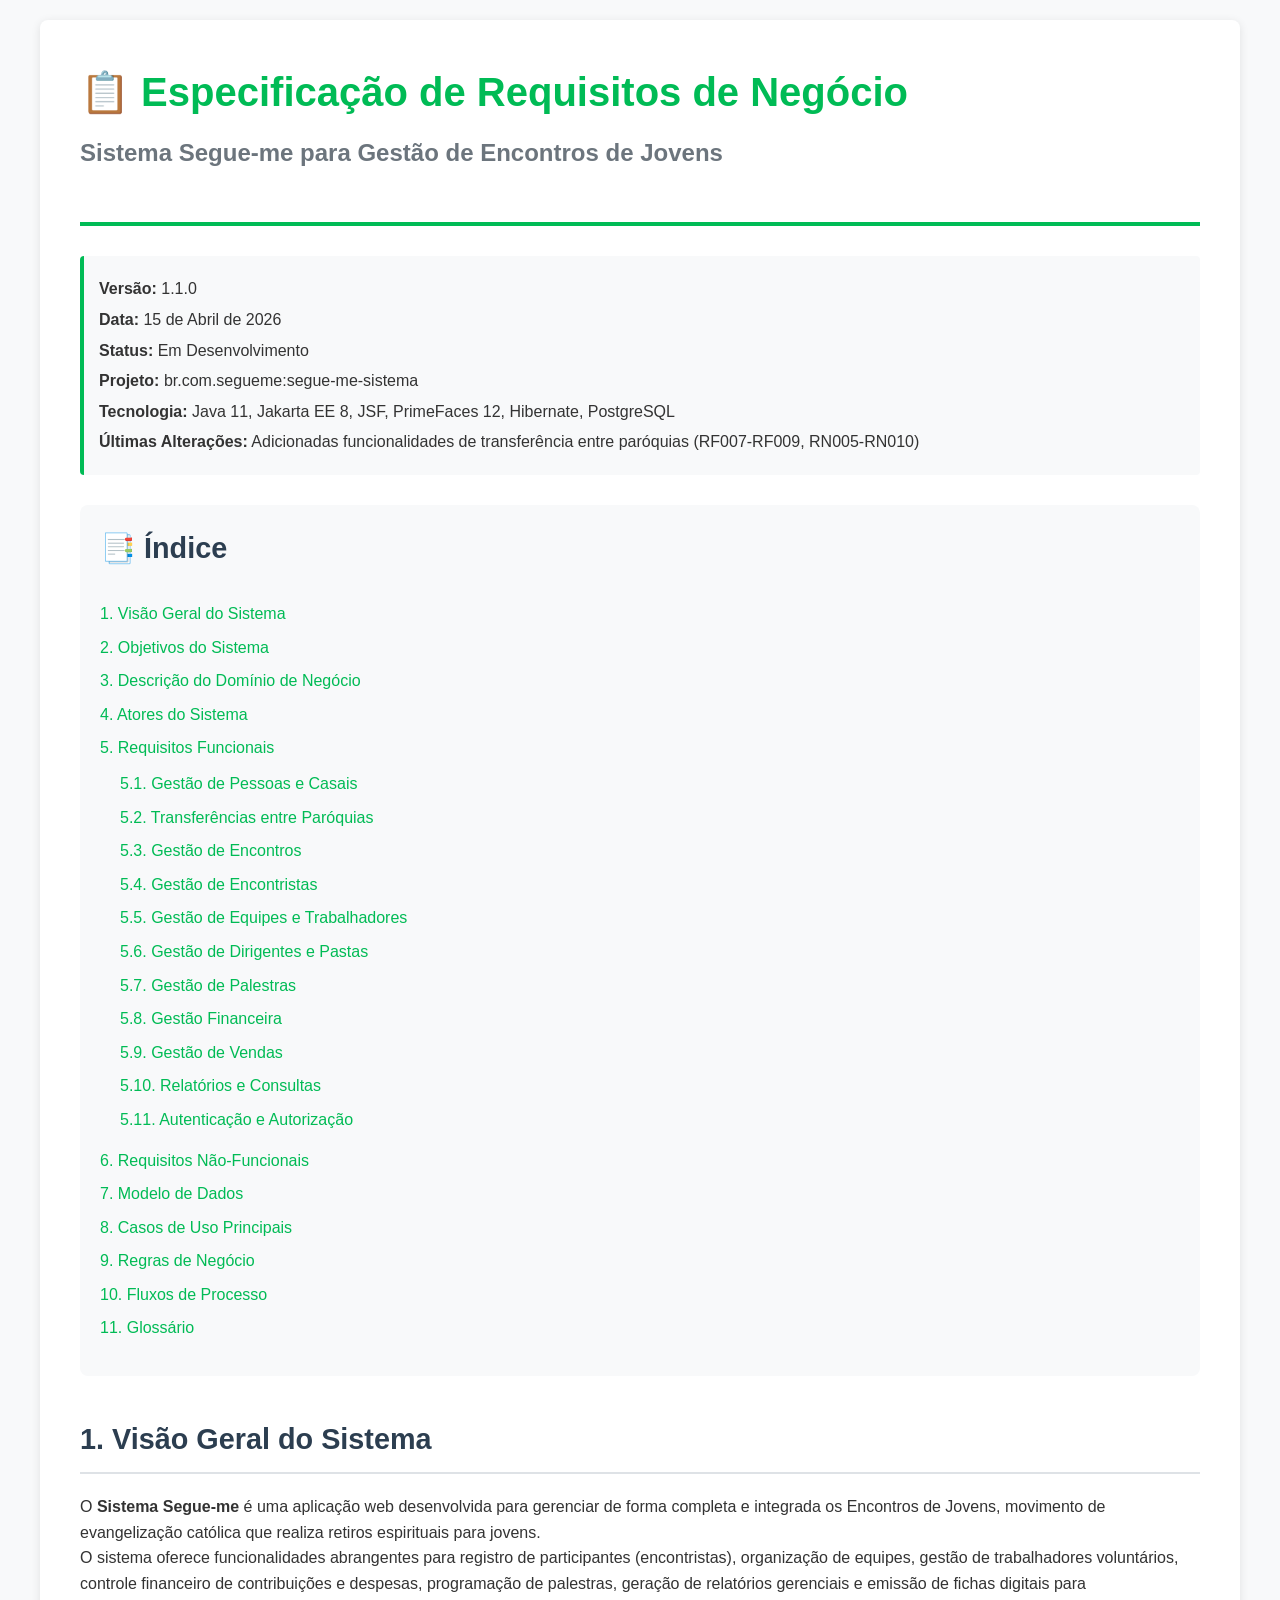
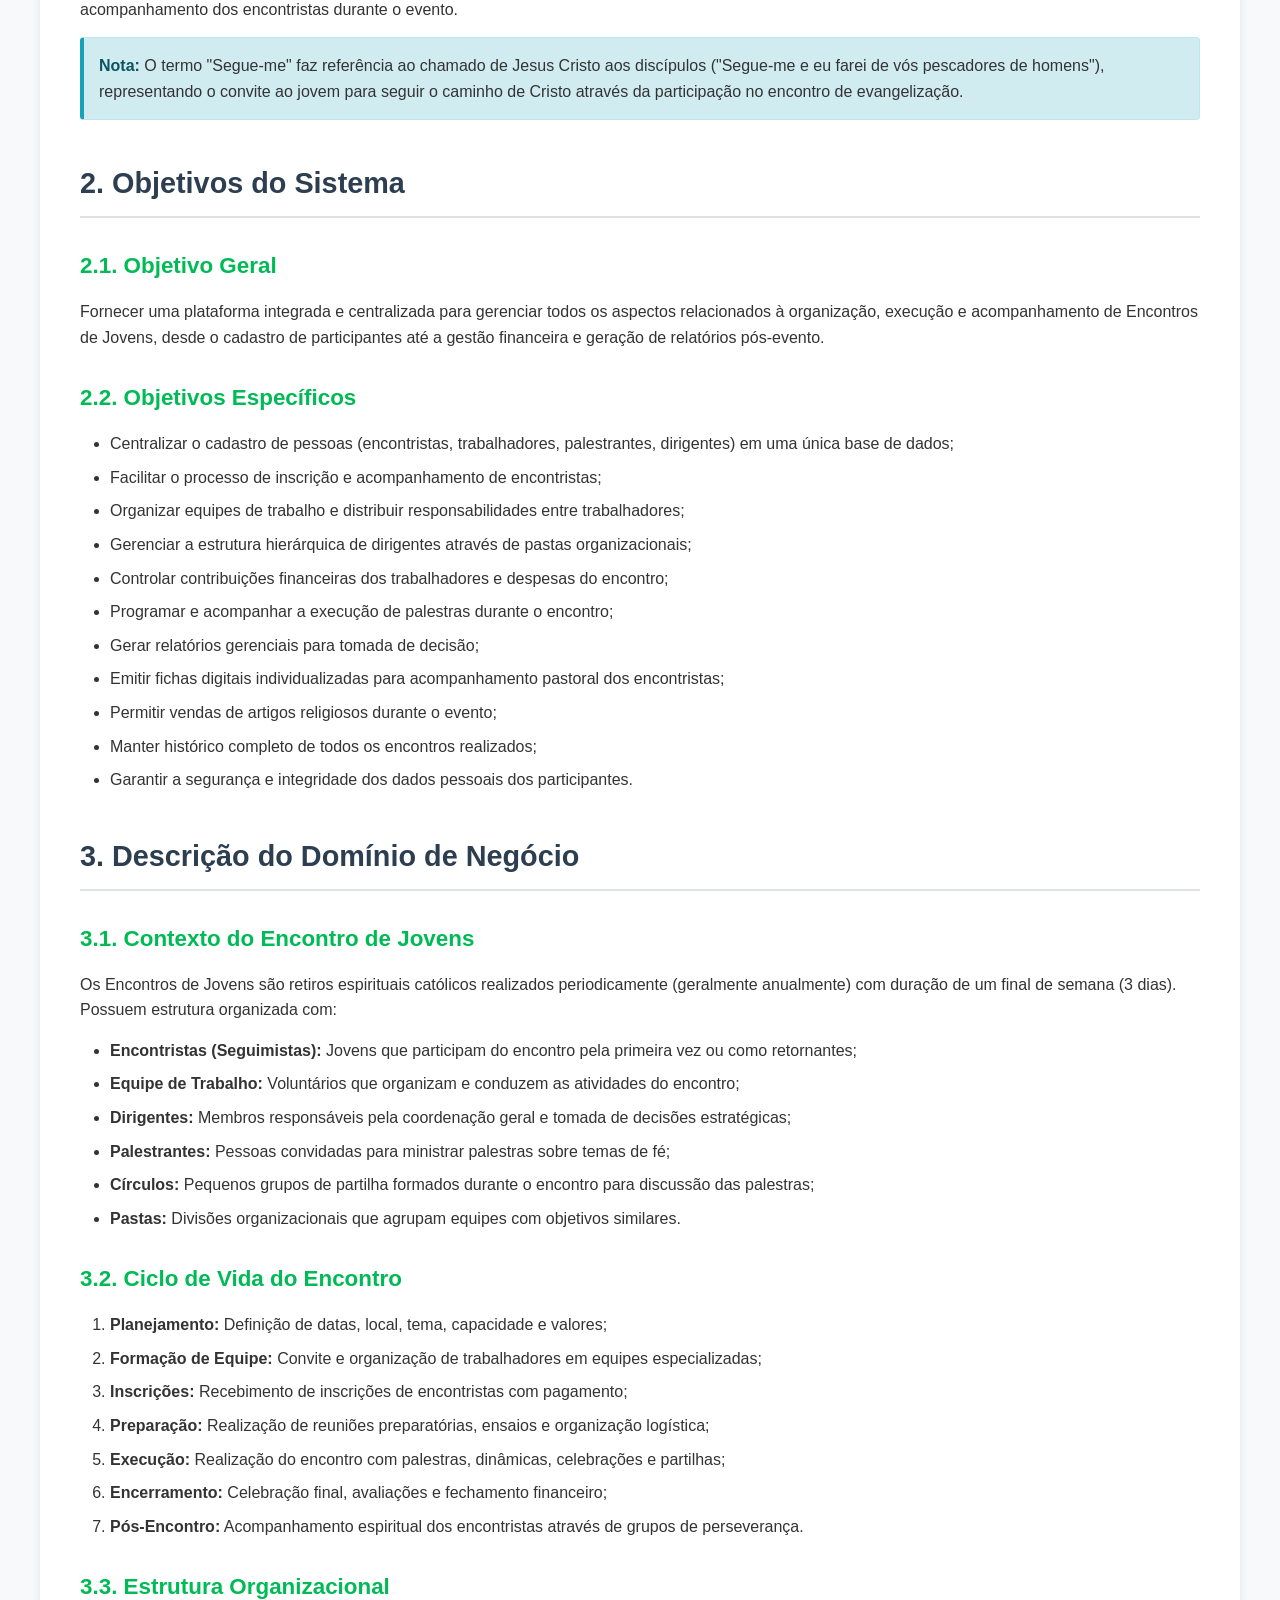
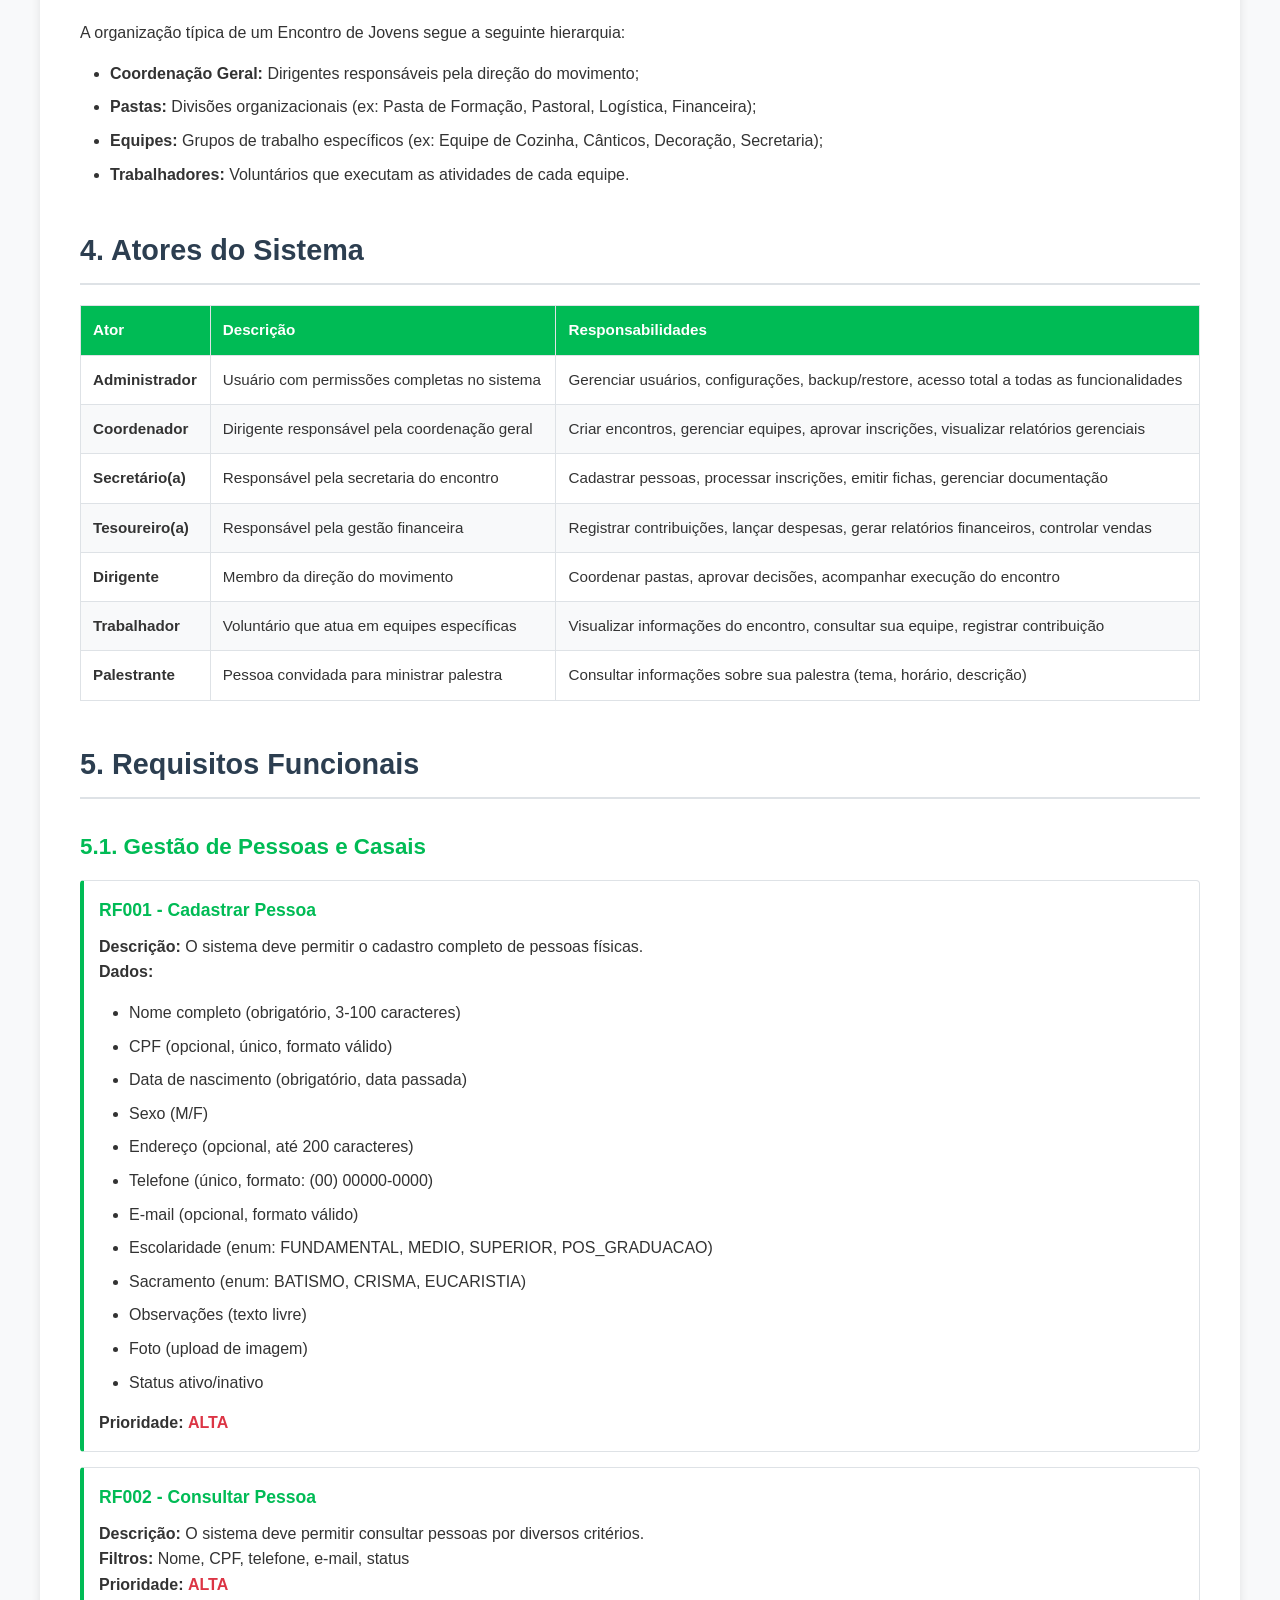
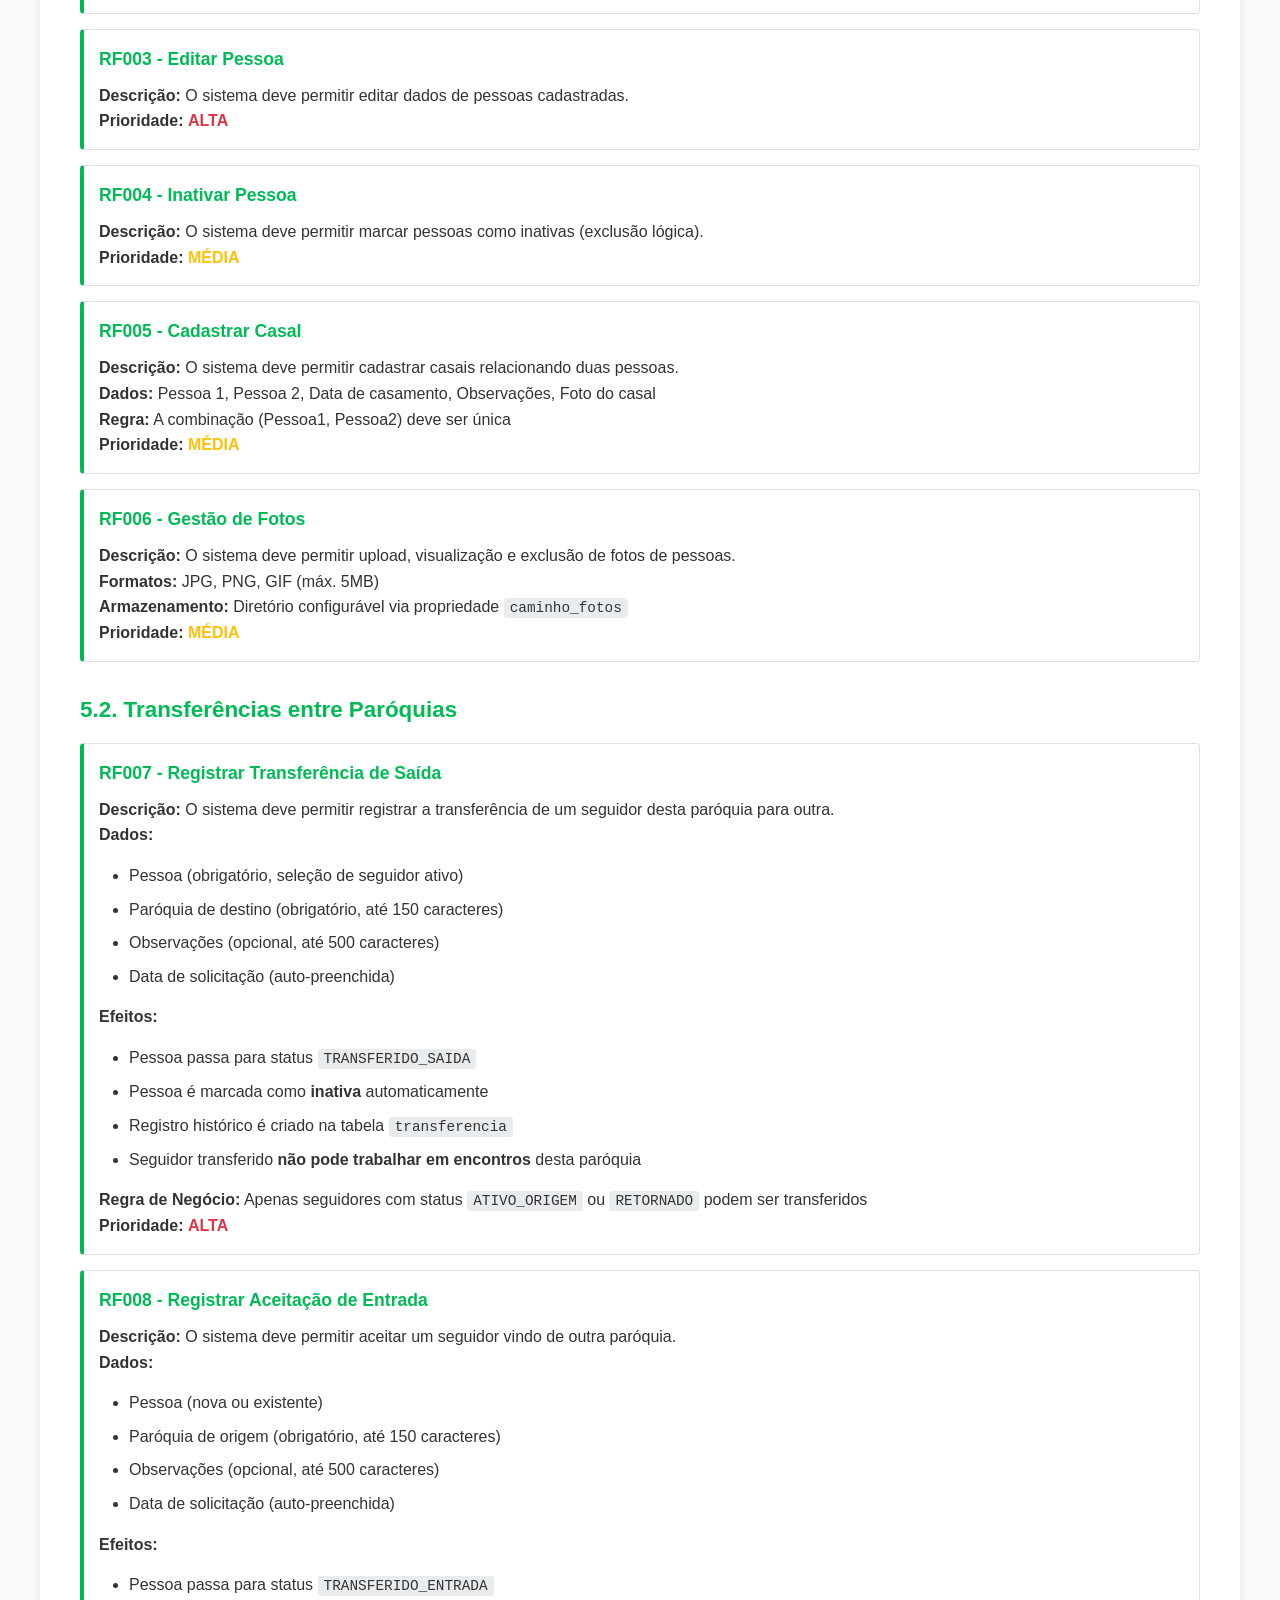
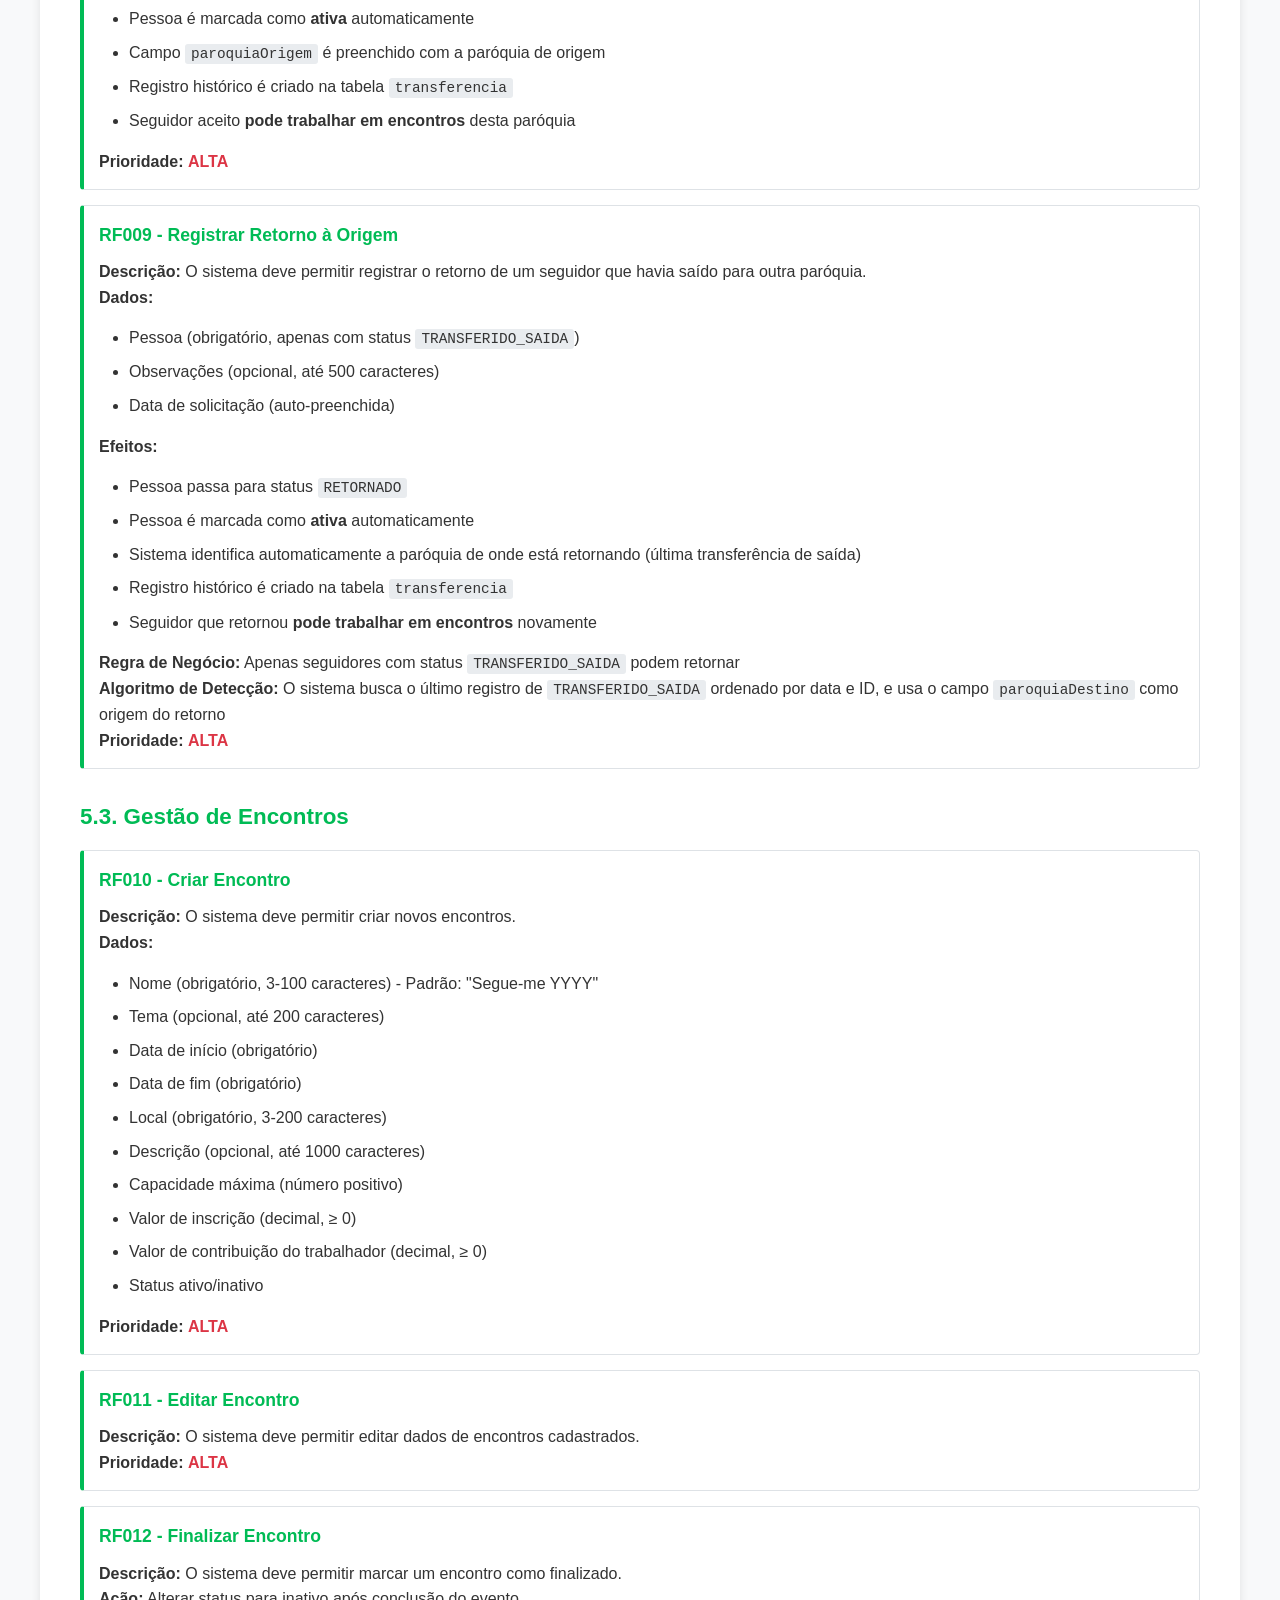
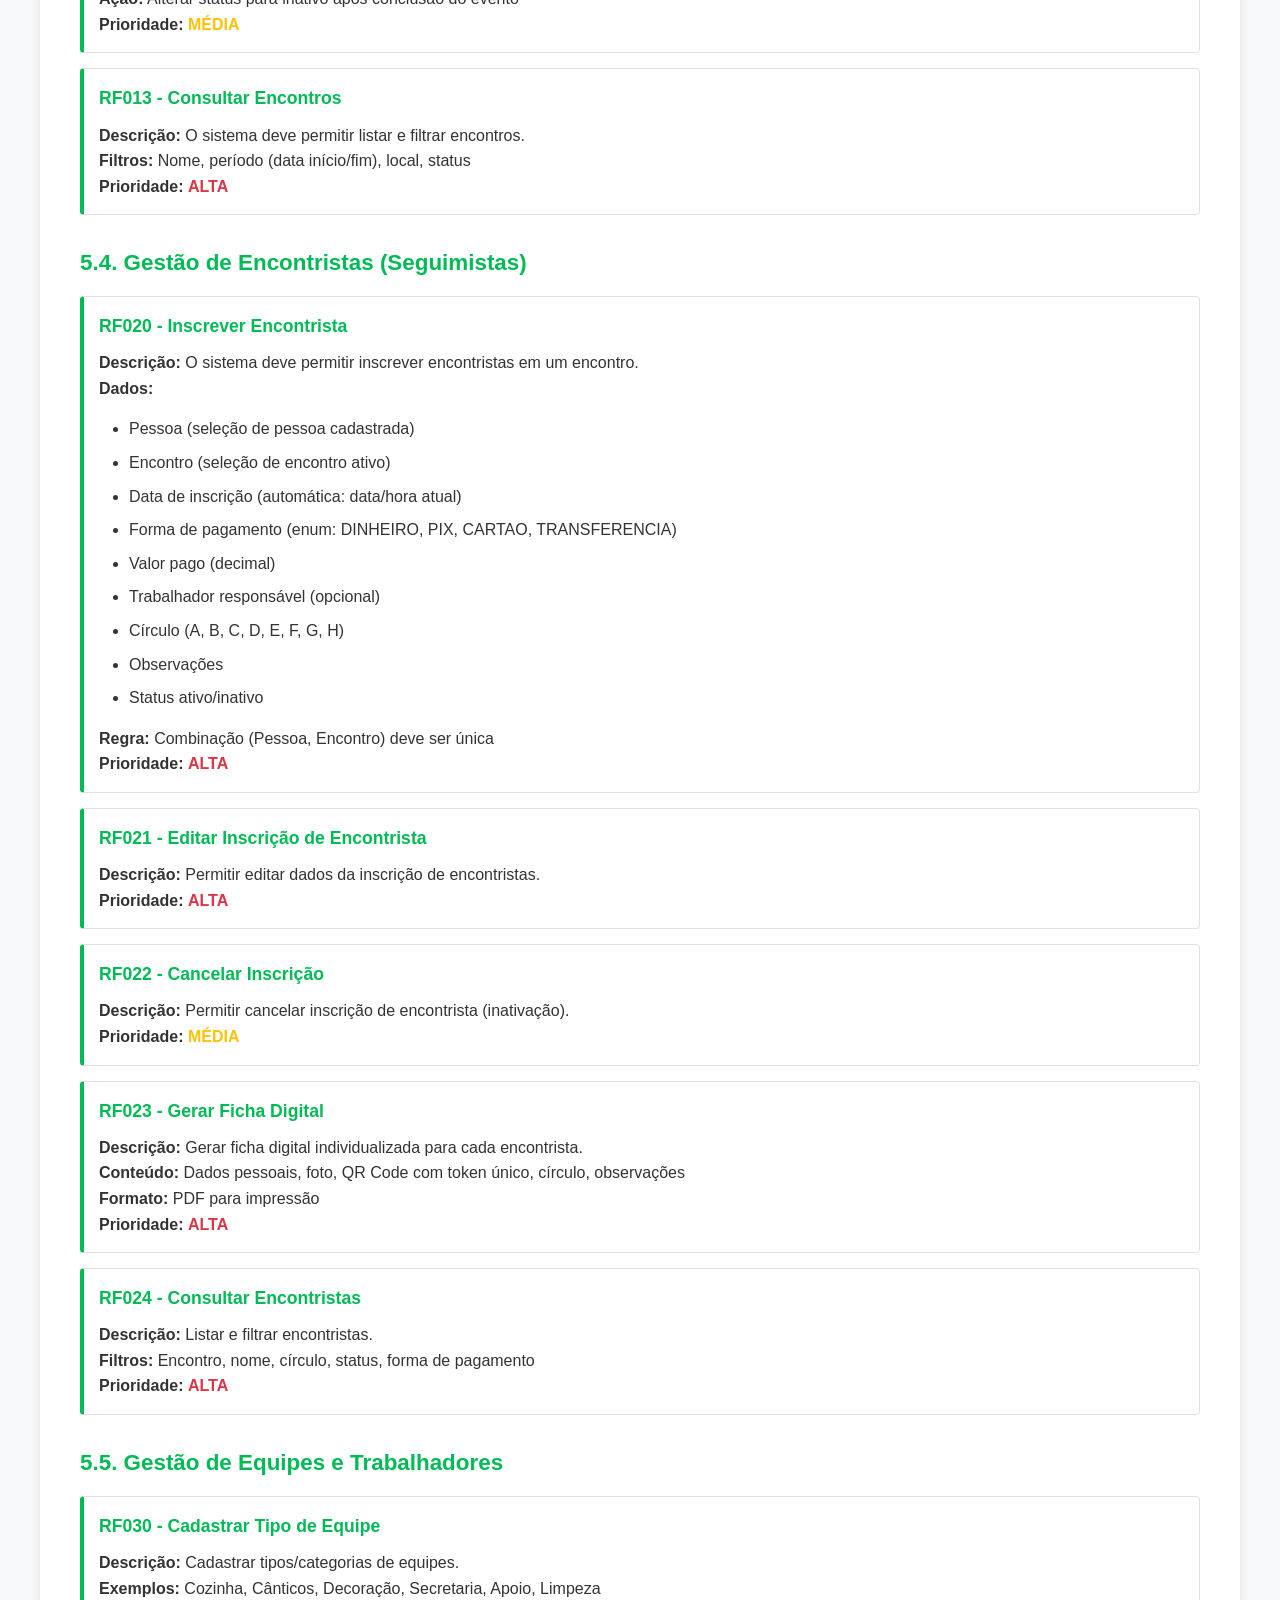
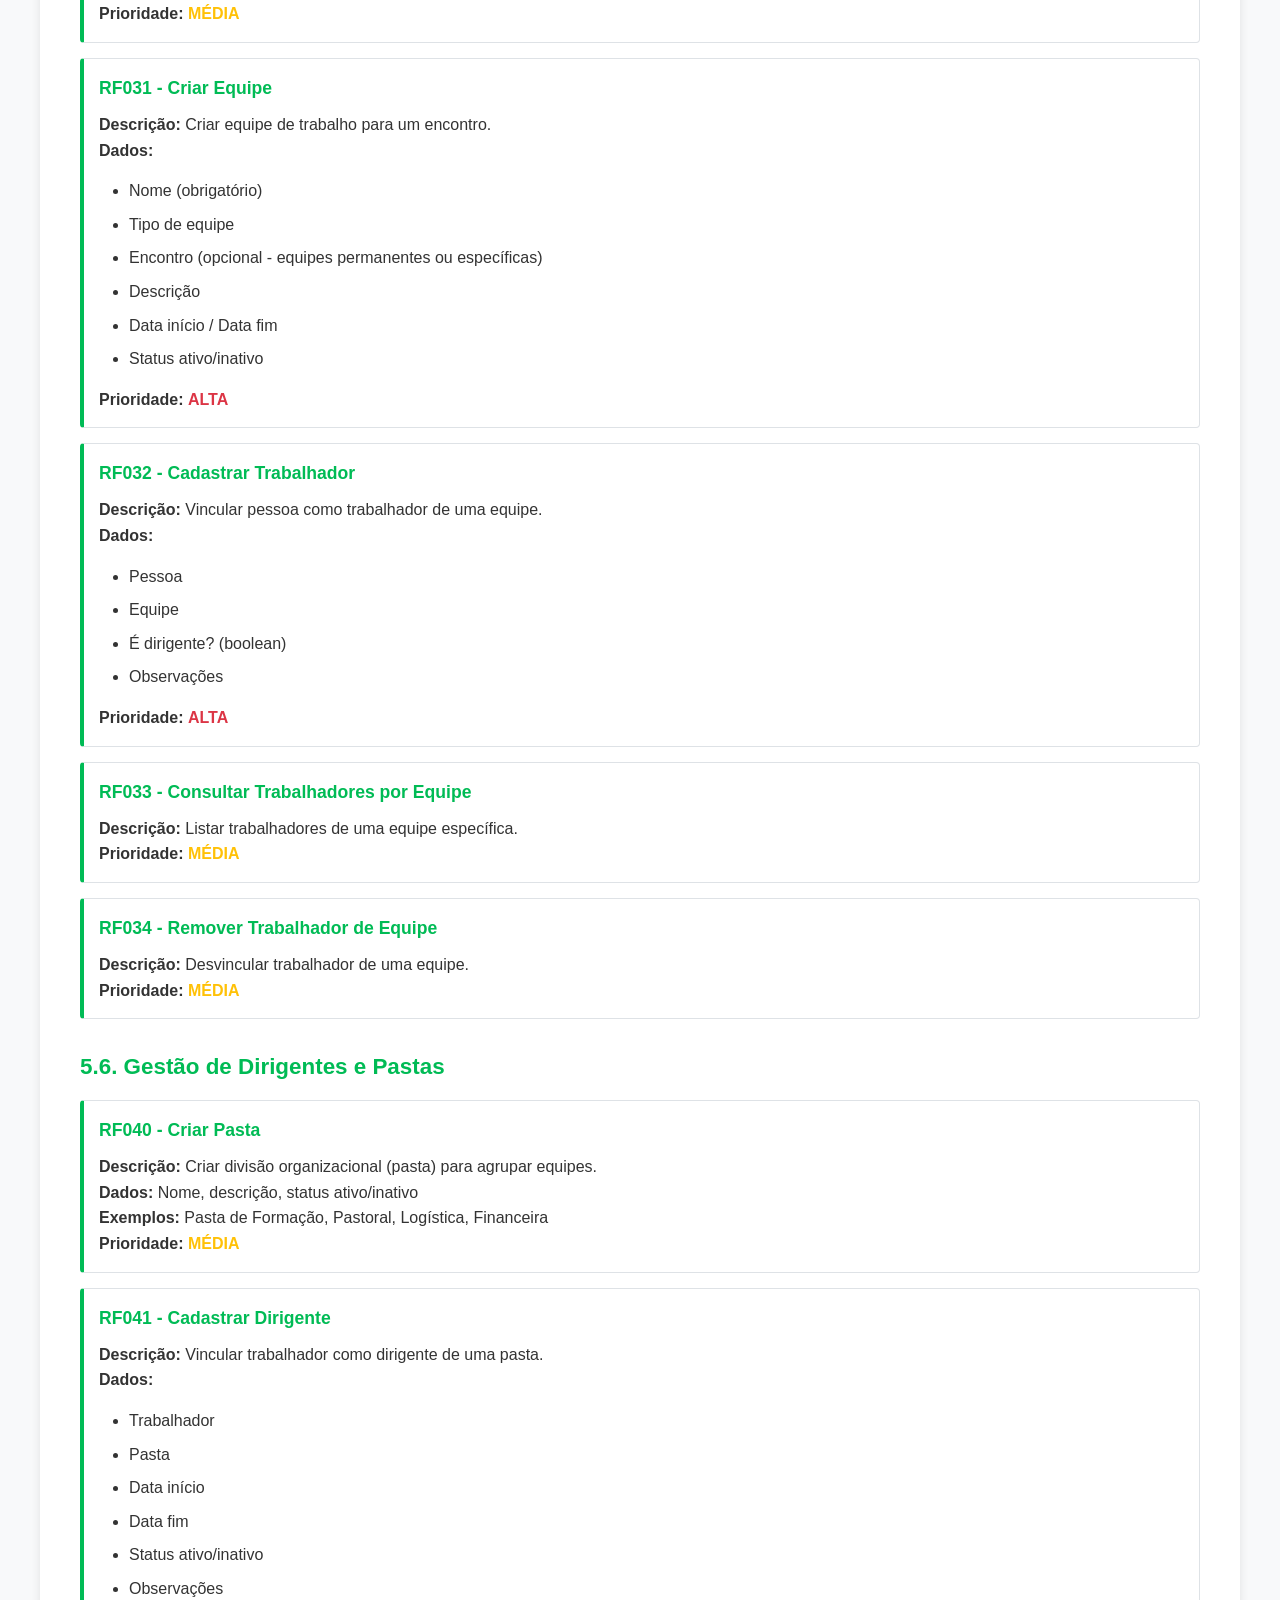
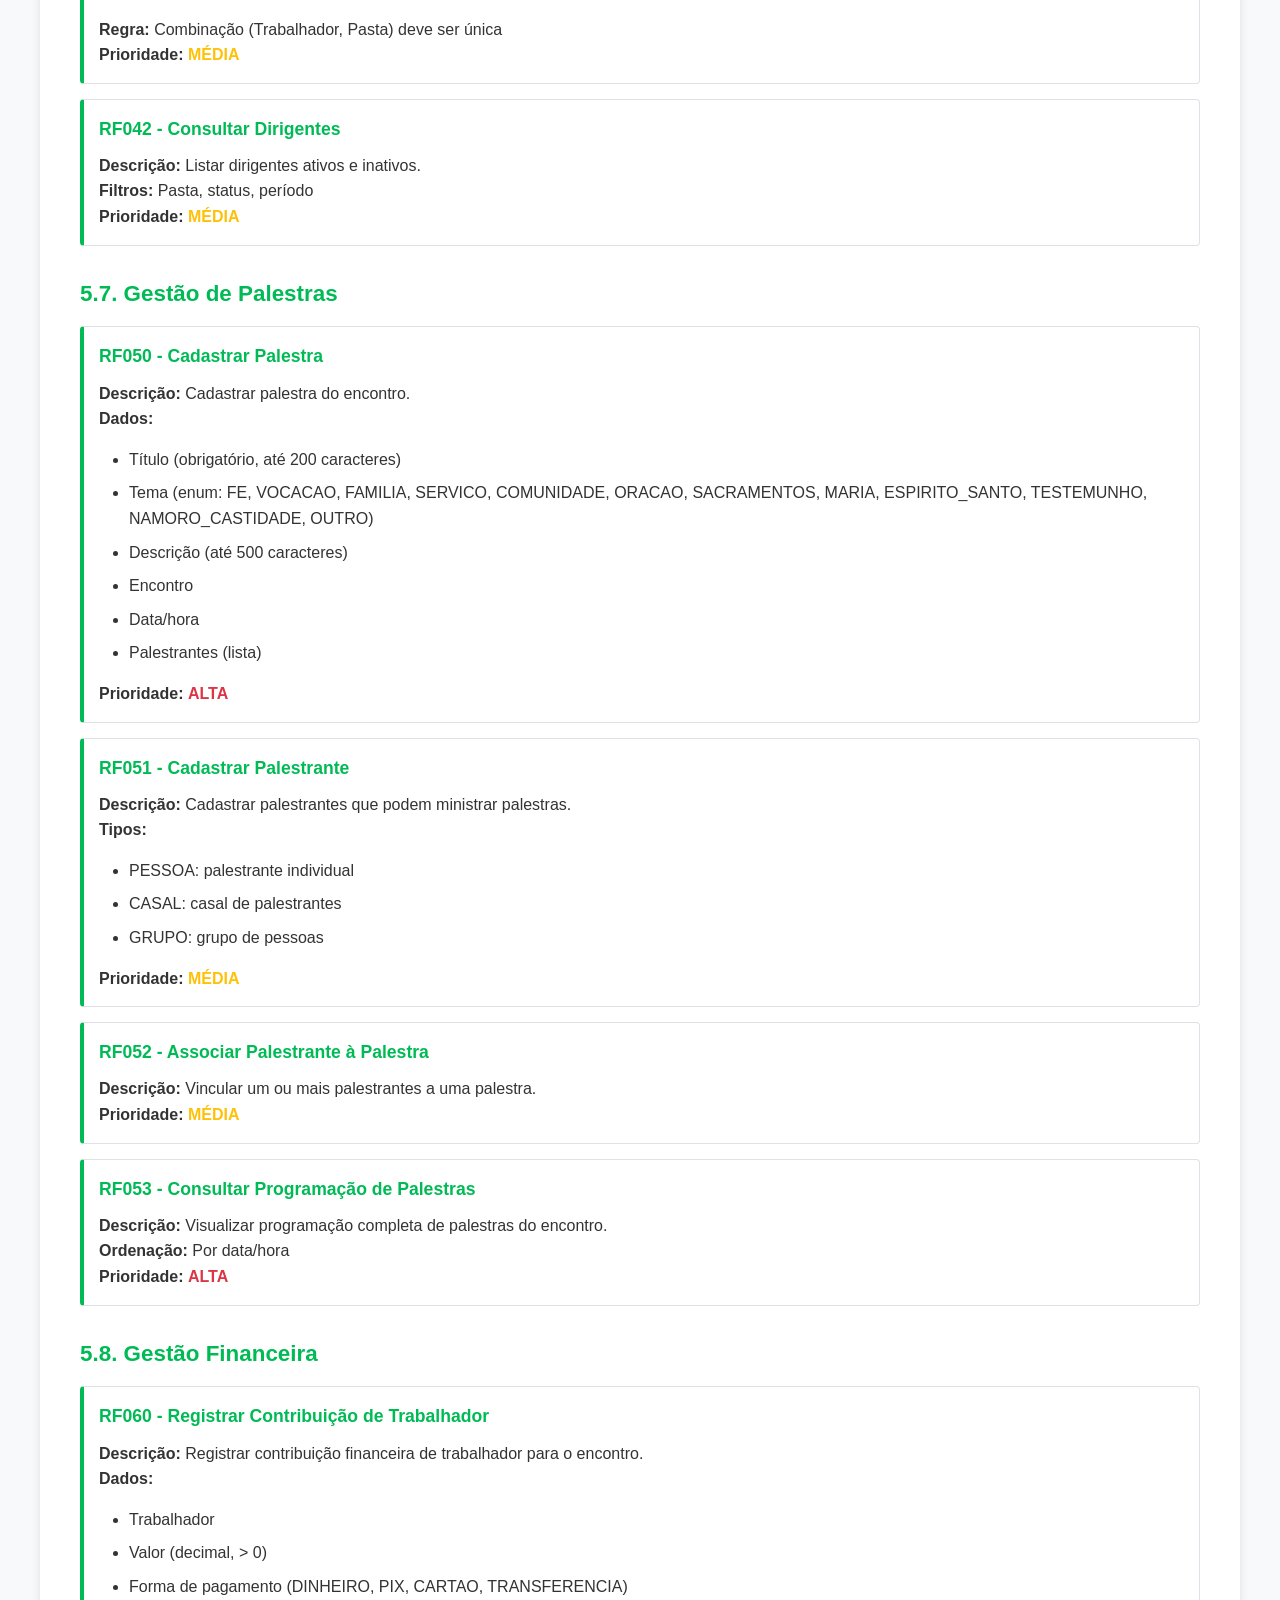
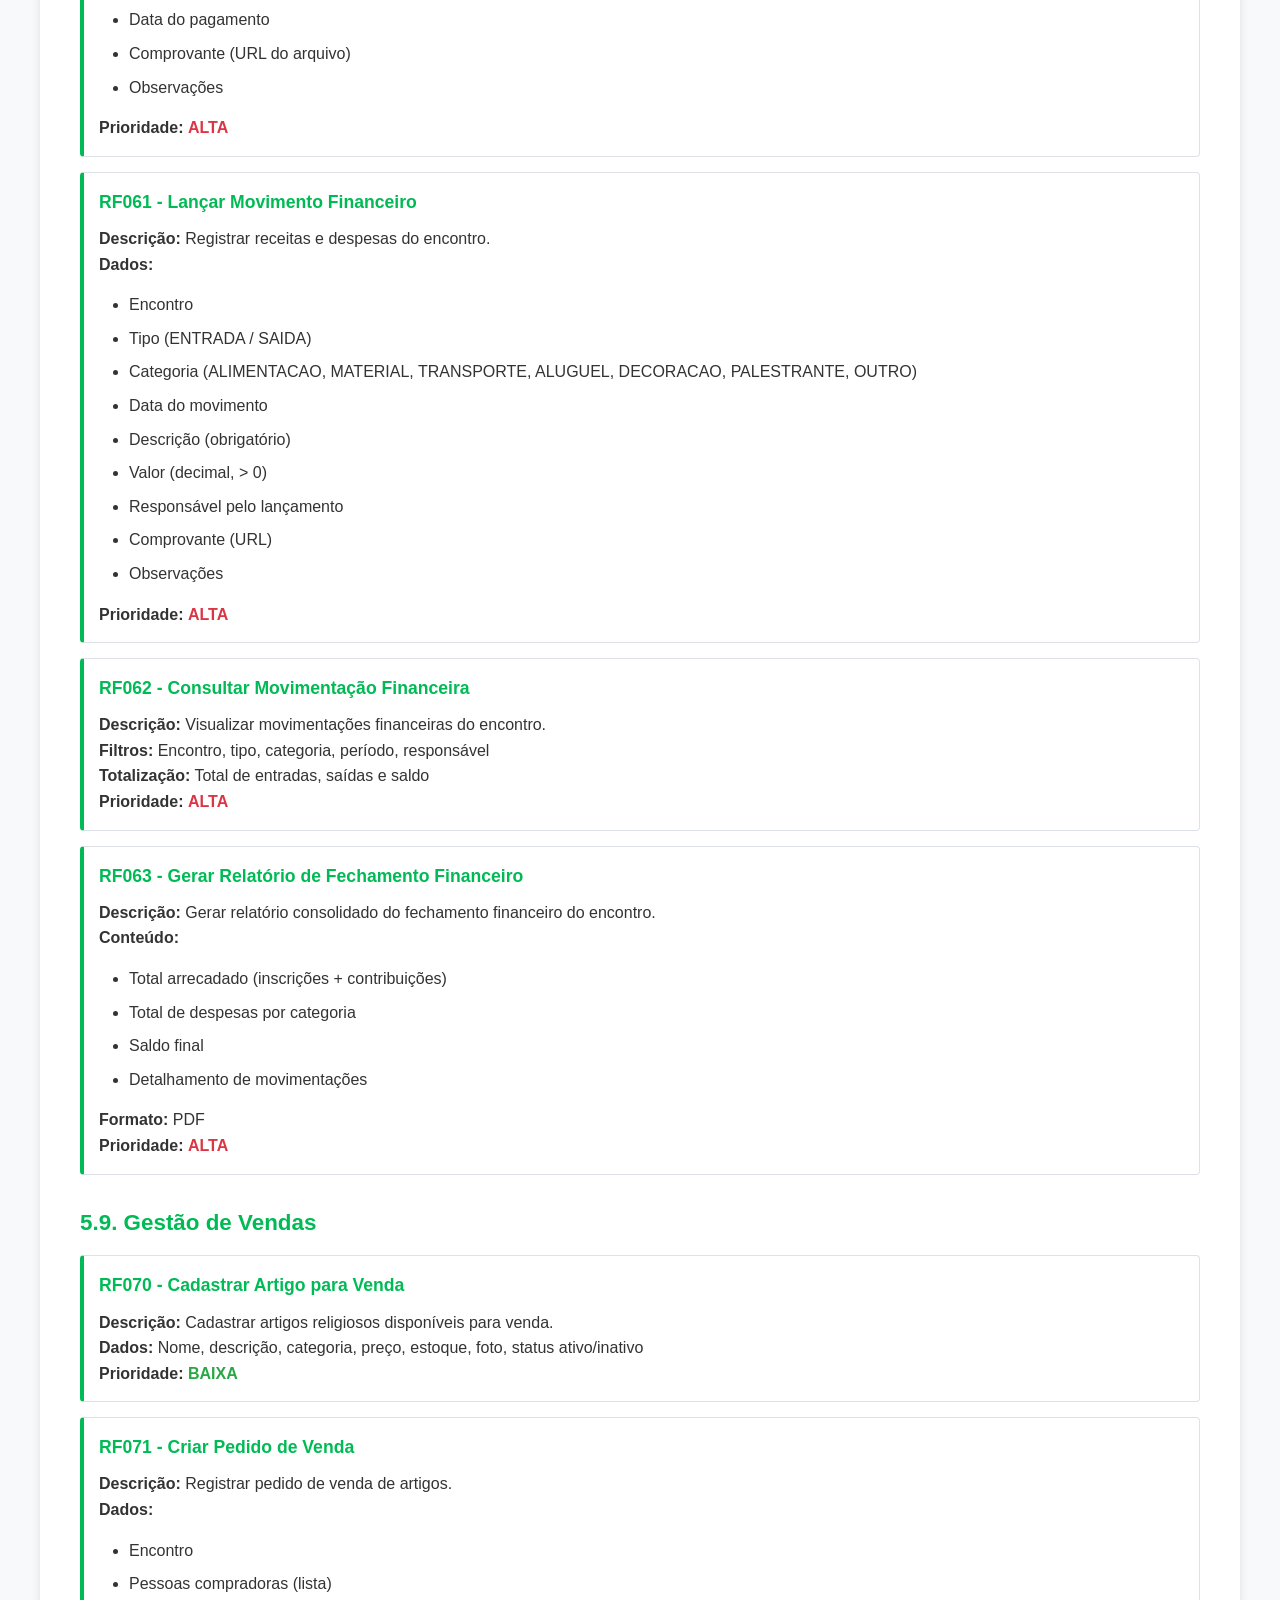
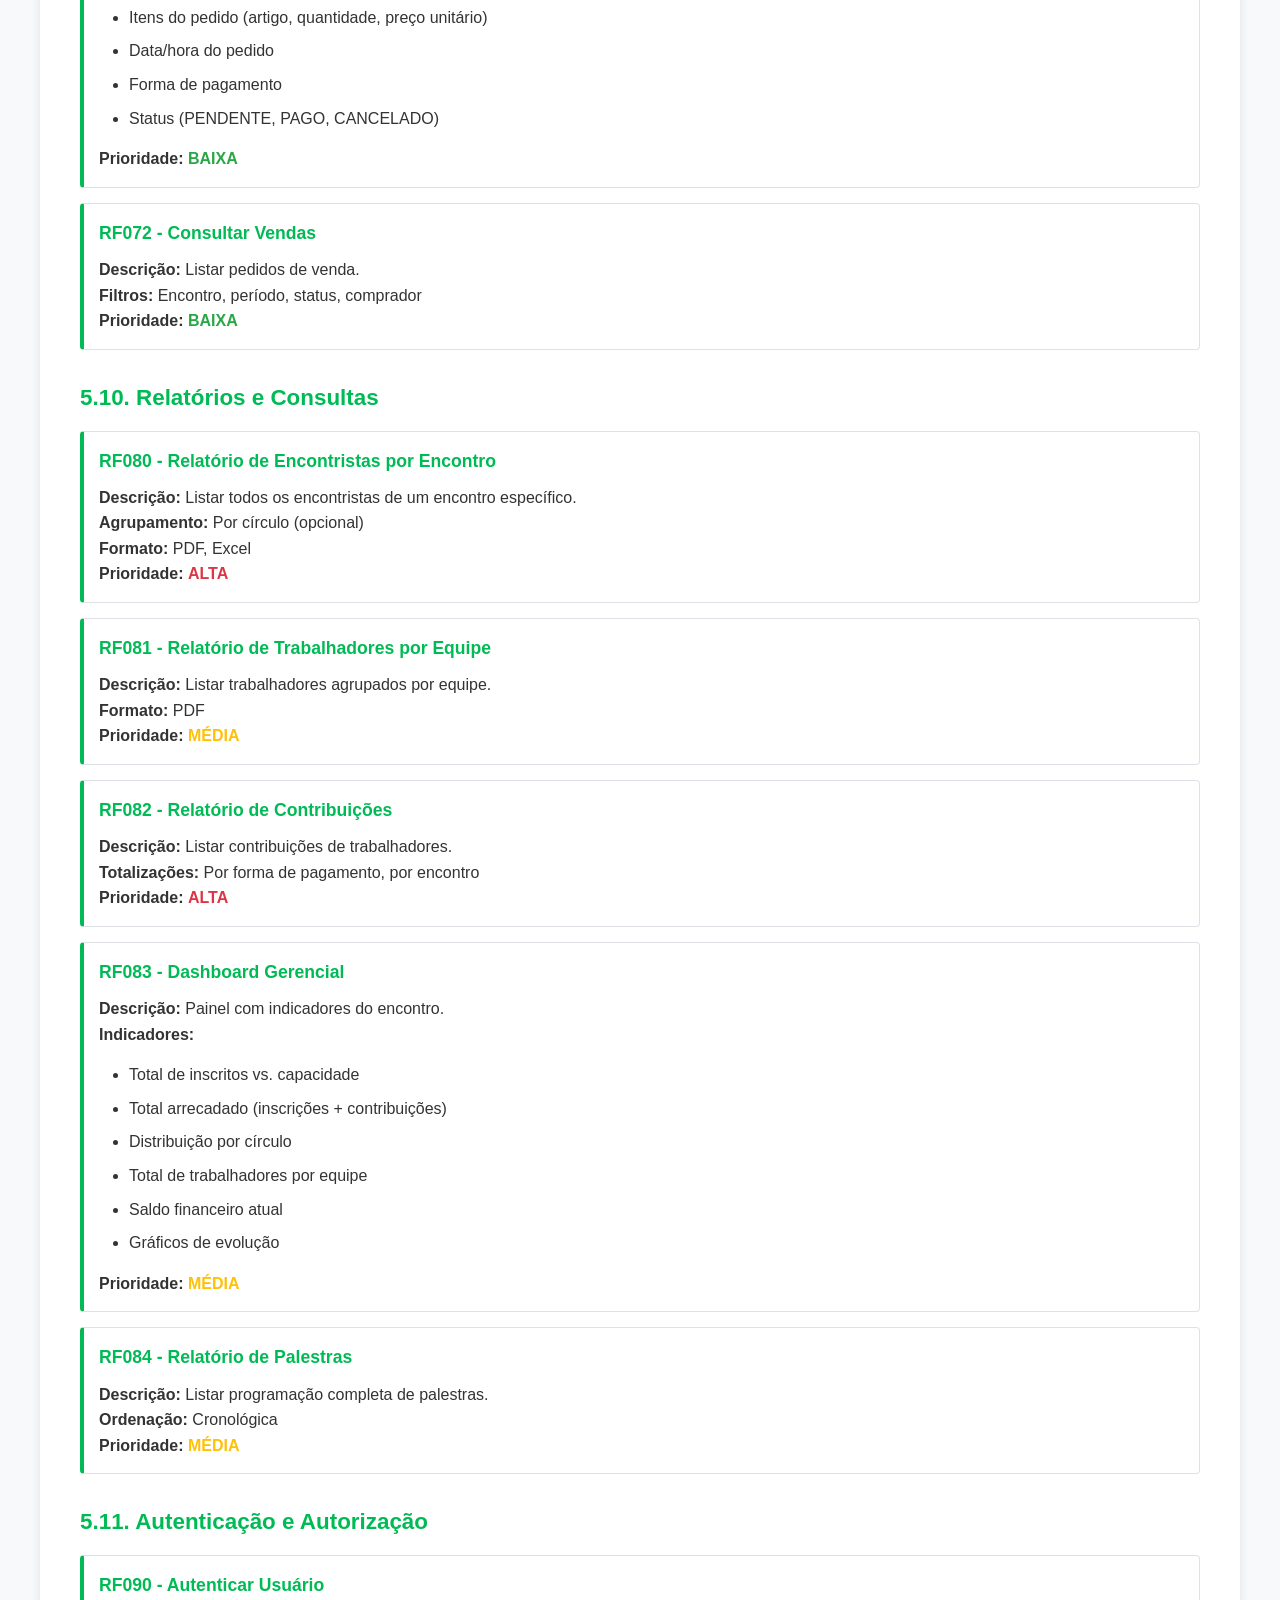
==== docs/especificacao_requisitos.html @ 59742217 "feat: Implementar vinculação de parentesco e suporte a transferências de seguidores - Adicionada fun" ====
<!DOCTYPE html>
<html lang="pt-BR">
<head>
    <meta charset="UTF-8">
    <meta name="viewport" content="width=device-width, initial-scale=1.0">
    <title>Especificação de Requisitos - Sistema Segue-me</title>
    <style>
        :root {
            --primary-color: #0b5;
            --secondary-color: #2c3e50;
            --background-color: #f8f9fa;
            --text-color: #333;
            --border-color: #dee2e6;
            --highlight-color: #fff3cd;
        }

        * {
            margin: 0;
            padding: 0;
            box-sizing: border-box;
        }

        body {
            font-family: 'Segoe UI', Tahoma, Geneva, Verdana, sans-serif;
            line-height: 1.6;
            color: var(--text-color);
            background-color: var(--background-color);
            padding: 20px;
        }

        .container {
            max-width: 1200px;
            margin: 0 auto;
            background: white;
            padding: 40px;
            box-shadow: 0 2px 10px rgba(0,0,0,0.1);
            border-radius: 8px;
        }

        header {
            border-bottom: 4px solid var(--primary-color);
            padding-bottom: 20px;
            margin-bottom: 30px;
        }

        h1 {
            color: var(--primary-color);
            font-size: 2.5em;
            margin-bottom: 10px;
        }

        .document-info {
            background: var(--background-color);
            padding: 15px;
            border-left: 4px solid var(--primary-color);
            margin: 20px 0;
            border-radius: 4px;
        }

        .document-info p {
            margin: 5px 0;
        }

        h2 {
            color: var(--secondary-color);
            font-size: 1.8em;
            margin-top: 40px;
            margin-bottom: 20px;
            padding-bottom: 10px;
            border-bottom: 2px solid var(--border-color);
        }

        h3 {
            color: var(--primary-color);
            font-size: 1.4em;
            margin-top: 30px;
            margin-bottom: 15px;
        }

        h4 {
            color: var(--secondary-color);
            font-size: 1.1em;
            margin-top: 20px;
            margin-bottom: 10px;
        }

        .toc {
            background: var(--background-color);
            padding: 20px;
            border-radius: 8px;
            margin: 30px 0;
        }

        .toc h2 {
            margin-top: 0;
            border: none;
        }

        .toc ul {
            list-style: none;
            padding-left: 0;
        }

        .toc ul ul {
            padding-left: 20px;
            margin-top: 10px;
        }

        .toc li {
            margin: 8px 0;
        }

        .toc a {
            color: var(--primary-color);
            text-decoration: none;
            transition: all 0.3s;
        }

        .toc a:hover {
            text-decoration: underline;
            color: var(--secondary-color);
        }

        ul, ol {
            margin: 15px 0;
            padding-left: 30px;
        }

        li {
            margin: 8px 0;
        }

        table {
            width: 100%;
            border-collapse: collapse;
            margin: 20px 0;
            font-size: 0.95em;
        }

        th, td {
            padding: 12px;
            text-align: left;
            border: 1px solid var(--border-color);
        }

        th {
            background-color: var(--primary-color);
            color: white;
            font-weight: 600;
        }

        tr:nth-child(even) {
            background-color: #f8f9fa;
        }

        tr:hover {
            background-color: #e9ecef;
        }

        .requirement {
            background: white;
            border: 1px solid var(--border-color);
            border-left: 4px solid var(--primary-color);
            padding: 15px;
            margin: 15px 0;
            border-radius: 4px;
        }

        .requirement h4 {
            margin-top: 0;
            color: var(--primary-color);
        }

        .use-case {
            background: #f8f9fa;
            border: 1px solid var(--border-color);
            padding: 20px;
            margin: 20px 0;
            border-radius: 8px;
        }

        .use-case h4 {
            margin-top: 0;
            color: var(--secondary-color);
            border-bottom: 2px solid var(--primary-color);
            padding-bottom: 8px;
        }

        .business-rule {
            background: var(--highlight-color);
            border: 1px solid #ffc107;
            padding: 15px;
            margin: 15px 0;
            border-radius: 4px;
            border-left: 4px solid #ffc107;
        }

        .business-rule strong {
            color: #856404;
        }

        code {
            background: #e9ecef;
            padding: 2px 6px;
            border-radius: 3px;
            font-family: 'Courier New', monospace;
            font-size: 0.9em;
        }

        .entity-diagram {
            background: white;
            border: 2px solid var(--border-color);
            padding: 20px;
            margin: 20px 0;
            border-radius: 8px;
        }

        .note {
            background: #d1ecf1;
            border: 1px solid #bee5eb;
            border-left: 4px solid #17a2b8;
            padding: 15px;
            margin: 15px 0;
            border-radius: 4px;
        }

        .note strong {
            color: #0c5460;
        }

        .priority-high {
            color: #dc3545;
            font-weight: bold;
        }

        .priority-medium {
            color: #ffc107;
            font-weight: bold;
        }

        .priority-low {
            color: #28a745;
            font-weight: bold;
        }

        footer {
            margin-top: 50px;
            padding-top: 20px;
            border-top: 2px solid var(--border-color);
            text-align: center;
            color: #6c757d;
        }

        @media print {
            body {
                background: white;
                padding: 0;
            }

            .container {
                box-shadow: none;
                padding: 20px;
            }

            .toc a {
                color: black;
            }
        }
    </style>
</head>
<body>
    <div class="container">
        <header>
            <h1>📋 Especificação de Requisitos de Negócio</h1>
            <h2 style="color: #6c757d; font-size: 1.5em; margin-top: 10px; border: none;">Sistema Segue-me para Gestão de Encontros de Jovens</h2>
        </header>

        <div class="document-info">
            <p><strong>Versão:</strong> 1.1.0</p>
            <p><strong>Data:</strong> 15 de Abril de 2026</p>
            <p><strong>Status:</strong> Em Desenvolvimento</p>
            <p><strong>Projeto:</strong> br.com.segueme:segue-me-sistema</p>
            <p><strong>Tecnologia:</strong> Java 11, Jakarta EE 8, JSF, PrimeFaces 12, Hibernate, PostgreSQL</p>
            <p><strong>Últimas Alterações:</strong> Adicionadas funcionalidades de transferência entre paróquias (RF007-RF009, RN005-RN010)</p>
        </div>

        <div class="toc">
            <h2>📑 Índice</h2>
            <ul>
                <li><a href="#visao-geral">1. Visão Geral do Sistema</a></li>
                <li><a href="#objetivos">2. Objetivos do Sistema</a></li>
                <li><a href="#dominio">3. Descrição do Domínio de Negócio</a></li>
                <li><a href="#atores">4. Atores do Sistema</a></li>
                <li><a href="#requisitos-funcionais">5. Requisitos Funcionais</a>
                    <ul>
                        <li><a href="#rf-gestao-pessoas">5.1. Gestão de Pessoas e Casais</a></li>
                        <li><a href="#rf-transferencias">5.2. Transferências entre Paróquias</a></li>
                        <li><a href="#rf-gestao-encontros">5.3. Gestão de Encontros</a></li>
                        <li><a href="#rf-gestao-encontristas">5.4. Gestão de Encontristas</a></li>
                        <li><a href="#rf-gestao-equipes">5.5. Gestão de Equipes e Trabalhadores</a></li>
                        <li><a href="#rf-gestao-dirigentes">5.6. Gestão de Dirigentes e Pastas</a></li>
                        <li><a href="#rf-gestao-palestras">5.7. Gestão de Palestras</a></li>
                        <li><a href="#rf-gestao-financeiro">5.8. Gestão Financeira</a></li>
                        <li><a href="#rf-gestao-vendas">5.9. Gestão de Vendas</a></li>
                        <li><a href="#rf-relatorios">5.10. Relatórios e Consultas</a></li>
                        <li><a href="#rf-autenticacao">5.11. Autenticação e Autorização</a></li>
                    </ul>
                </li>
                <li><a href="#requisitos-nao-funcionais">6. Requisitos Não-Funcionais</a></li>
                <li><a href="#modelo-dados">7. Modelo de Dados</a></li>
                <li><a href="#casos-uso">8. Casos de Uso Principais</a></li>
                <li><a href="#regras-negocio">9. Regras de Negócio</a></li>
                <li><a href="#fluxos-processo">10. Fluxos de Processo</a></li>
                <li><a href="#glossario">11. Glossário</a></li>
            </ul>
        </div>

        <section id="visao-geral">
            <h2>1. Visão Geral do Sistema</h2>
            <p>
                O <strong>Sistema Segue-me</strong> é uma aplicação web desenvolvida para gerenciar de forma completa e integrada 
                os Encontros de Jovens, movimento de evangelização católica que realiza retiros espirituais para jovens.
            </p>
            <p>
                O sistema oferece funcionalidades abrangentes para registro de participantes (encontristas), organização de equipes, 
                gestão de trabalhadores voluntários, controle financeiro de contribuições e despesas, programação de palestras, 
                geração de relatórios gerenciais e emissão de fichas digitais para acompanhamento dos encontristas durante o evento.
            </p>

            <div class="note">
                <strong>Nota:</strong> O termo "Segue-me" faz referência ao chamado de Jesus Cristo aos discípulos ("Segue-me e 
                eu farei de vós pescadores de homens"), representando o convite ao jovem para seguir o caminho de Cristo através 
                da participação no encontro de evangelização.
            </div>
        </section>

        <section id="objetivos">
            <h2>2. Objetivos do Sistema</h2>
            
            <h3>2.1. Objetivo Geral</h3>
            <p>
                Fornecer uma plataforma integrada e centralizada para gerenciar todos os aspectos relacionados à organização, 
                execução e acompanhamento de Encontros de Jovens, desde o cadastro de participantes até a gestão financeira 
                e geração de relatórios pós-evento.
            </p>

            <h3>2.2. Objetivos Específicos</h3>
            <ul>
                <li>Centralizar o cadastro de pessoas (encontristas, trabalhadores, palestrantes, dirigentes) em uma única base de dados;</li>
                <li>Facilitar o processo de inscrição e acompanhamento de encontristas;</li>
                <li>Organizar equipes de trabalho e distribuir responsabilidades entre trabalhadores;</li>
                <li>Gerenciar a estrutura hierárquica de dirigentes através de pastas organizacionais;</li>
                <li>Controlar contribuições financeiras dos trabalhadores e despesas do encontro;</li>
                <li>Programar e acompanhar a execução de palestras durante o encontro;</li>
                <li>Gerar relatórios gerenciais para tomada de decisão;</li>
                <li>Emitir fichas digitais individualizadas para acompanhamento pastoral dos encontristas;</li>
                <li>Permitir vendas de artigos religiosos durante o evento;</li>
                <li>Manter histórico completo de todos os encontros realizados;</li>
                <li>Garantir a segurança e integridade dos dados pessoais dos participantes.</li>
            </ul>
        </section>

        <section id="dominio">
            <h2>3. Descrição do Domínio de Negócio</h2>

            <h3>3.1. Contexto do Encontro de Jovens</h3>
            <p>
                Os Encontros de Jovens são retiros espirituais católicos realizados periodicamente (geralmente anualmente) 
                com duração de um final de semana (3 dias). Possuem estrutura organizada com:
            </p>
            <ul>
                <li><strong>Encontristas (Seguimistas):</strong> Jovens que participam do encontro pela primeira vez ou como retornantes;</li>
                <li><strong>Equipe de Trabalho:</strong> Voluntários que organizam e conduzem as atividades do encontro;</li>
                <li><strong>Dirigentes:</strong> Membros responsáveis pela coordenação geral e tomada de decisões estratégicas;</li>
                <li><strong>Palestrantes:</strong> Pessoas convidadas para ministrar palestras sobre temas de fé;</li>
                <li><strong>Círculos:</strong> Pequenos grupos de partilha formados durante o encontro para discussão das palestras;</li>
                <li><strong>Pastas:</strong> Divisões organizacionais que agrupam equipes com objetivos similares.</li>
            </ul>

            <h3>3.2. Ciclo de Vida do Encontro</h3>
            <ol>
                <li><strong>Planejamento:</strong> Definição de datas, local, tema, capacidade e valores;</li>
                <li><strong>Formação de Equipe:</strong> Convite e organização de trabalhadores em equipes especializadas;</li>
                <li><strong>Inscrições:</strong> Recebimento de inscrições de encontristas com pagamento;</li>
                <li><strong>Preparação:</strong> Realização de reuniões preparatórias, ensaios e organização logística;</li>
                <li><strong>Execução:</strong> Realização do encontro com palestras, dinâmicas, celebrações e partilhas;</li>
                <li><strong>Encerramento:</strong> Celebração final, avaliações e fechamento financeiro;</li>
                <li><strong>Pós-Encontro:</strong> Acompanhamento espiritual dos encontristas através de grupos de perseverança.</li>
            </ol>

            <h3>3.3. Estrutura Organizacional</h3>
            <p>A organização típica de um Encontro de Jovens segue a seguinte hierarquia:</p>
            <ul>
                <li><strong>Coordenação Geral:</strong> Dirigentes responsáveis pela direção do movimento;</li>
                <li><strong>Pastas:</strong> Divisões organizacionais (ex: Pasta de Formação, Pastoral, Logística, Financeira);</li>
                <li><strong>Equipes:</strong> Grupos de trabalho específicos (ex: Equipe de Cozinha, Cânticos, Decoração, Secretaria);</li>
                <li><strong>Trabalhadores:</strong> Voluntários que executam as atividades de cada equipe.</li>
            </ul>
        </section>

        <section id="atores">
            <h2>4. Atores do Sistema</h2>

            <table>
                <thead>
                    <tr>
                        <th>Ator</th>
                        <th>Descrição</th>
                        <th>Responsabilidades</th>
                    </tr>
                </thead>
                <tbody>
                    <tr>
                        <td><strong>Administrador</strong></td>
                        <td>Usuário com permissões completas no sistema</td>
                        <td>Gerenciar usuários, configurações, backup/restore, acesso total a todas as funcionalidades</td>
                    </tr>
                    <tr>
                        <td><strong>Coordenador</strong></td>
                        <td>Dirigente responsável pela coordenação geral</td>
                        <td>Criar encontros, gerenciar equipes, aprovar inscrições, visualizar relatórios gerenciais</td>
                    </tr>
                    <tr>
                        <td><strong>Secretário(a)</strong></td>
                        <td>Responsável pela secretaria do encontro</td>
                        <td>Cadastrar pessoas, processar inscrições, emitir fichas, gerenciar documentação</td>
                    </tr>
                    <tr>
                        <td><strong>Tesoureiro(a)</strong></td>
                        <td>Responsável pela gestão financeira</td>
                        <td>Registrar contribuições, lançar despesas, gerar relatórios financeiros, controlar vendas</td>
                    </tr>
                    <tr>
                        <td><strong>Dirigente</strong></td>
                        <td>Membro da direção do movimento</td>
                        <td>Coordenar pastas, aprovar decisões, acompanhar execução do encontro</td>
                    </tr>
                    <tr>
                        <td><strong>Trabalhador</strong></td>
                        <td>Voluntário que atua em equipes específicas</td>
                        <td>Visualizar informações do encontro, consultar sua equipe, registrar contribuição</td>
                    </tr>
                    <tr>
                        <td><strong>Palestrante</strong></td>
                        <td>Pessoa convidada para ministrar palestra</td>
                        <td>Consultar informações sobre sua palestra (tema, horário, descrição)</td>
                    </tr>
                </tbody>
            </table>
        </section>

        <section id="requisitos-funcionais">
            <h2>5. Requisitos Funcionais</h2>

            <section id="rf-gestao-pessoas">
                <h3>5.1. Gestão de Pessoas e Casais</h3>

                <div class="requirement">
                    <h4>RF001 - Cadastrar Pessoa</h4>
                    <p><strong>Descrição:</strong> O sistema deve permitir o cadastro completo de pessoas físicas.</p>
                    <p><strong>Dados:</strong></p>
                    <ul>
                        <li>Nome completo (obrigatório, 3-100 caracteres)</li>
                        <li>CPF (opcional, único, formato válido)</li>
                        <li>Data de nascimento (obrigatório, data passada)</li>
                        <li>Sexo (M/F)</li>
                        <li>Endereço (opcional, até 200 caracteres)</li>
                        <li>Telefone (único, formato: (00) 00000-0000)</li>
                        <li>E-mail (opcional, formato válido)</li>
                        <li>Escolaridade (enum: FUNDAMENTAL, MEDIO, SUPERIOR, POS_GRADUACAO)</li>
                        <li>Sacramento (enum: BATISMO, CRISMA, EUCARISTIA)</li>
                        <li>Observações (texto livre)</li>
                        <li>Foto (upload de imagem)</li>
                        <li>Status ativo/inativo</li>
                    </ul>
                    <p><strong>Prioridade:</strong> <span class="priority-high">ALTA</span></p>
                </div>

                <div class="requirement">
                    <h4>RF002 - Consultar Pessoa</h4>
                    <p><strong>Descrição:</strong> O sistema deve permitir consultar pessoas por diversos critérios.</p>
                    <p><strong>Filtros:</strong> Nome, CPF, telefone, e-mail, status</p>
                    <p><strong>Prioridade:</strong> <span class="priority-high">ALTA</span></p>
                </div>

                <div class="requirement">
                    <h4>RF003 - Editar Pessoa</h4>
                    <p><strong>Descrição:</strong> O sistema deve permitir editar dados de pessoas cadastradas.</p>
                    <p><strong>Prioridade:</strong> <span class="priority-high">ALTA</span></p>
                </div>

                <div class="requirement">
                    <h4>RF004 - Inativar Pessoa</h4>
                    <p><strong>Descrição:</strong> O sistema deve permitir marcar pessoas como inativas (exclusão lógica).</p>
                    <p><strong>Prioridade:</strong> <span class="priority-medium">MÉDIA</span></p>
                </div>

                <div class="requirement">
                    <h4>RF005 - Cadastrar Casal</h4>
                    <p><strong>Descrição:</strong> O sistema deve permitir cadastrar casais relacionando duas pessoas.</p>
                    <p><strong>Dados:</strong> Pessoa 1, Pessoa 2, Data de casamento, Observações, Foto do casal</p>
                    <p><strong>Regra:</strong> A combinação (Pessoa1, Pessoa2) deve ser única</p>
                    <p><strong>Prioridade:</strong> <span class="priority-medium">MÉDIA</span></p>
                </div>

                <div class="requirement">
                    <h4>RF006 - Gestão de Fotos</h4>
                    <p><strong>Descrição:</strong> O sistema deve permitir upload, visualização e exclusão de fotos de pessoas.</p>
                    <p><strong>Formatos:</strong> JPG, PNG, GIF (máx. 5MB)</p>
                    <p><strong>Armazenamento:</strong> Diretório configurável via propriedade <code>caminho_fotos</code></p>
                    <p><strong>Prioridade:</strong> <span class="priority-medium">MÉDIA</span></p>
                </div>
            </section>

            <section id="rf-transferencias">
                <h3>5.2. Transferências entre Paróquias</h3>

                <div class="requirement">
                    <h4>RF007 - Registrar Transferência de Saída</h4>
                    <p><strong>Descrição:</strong> O sistema deve permitir registrar a transferência de um seguidor desta paróquia para outra.</p>
                    <p><strong>Dados:</strong></p>
                    <ul>
                        <li>Pessoa (obrigatório, seleção de seguidor ativo)</li>
                        <li>Paróquia de destino (obrigatório, até 150 caracteres)</li>
                        <li>Observações (opcional, até 500 caracteres)</li>
                        <li>Data de solicitação (auto-preenchida)</li>
                    </ul>
                    <p><strong>Efeitos:</strong></p>
                    <ul>
                        <li>Pessoa passa para status <code>TRANSFERIDO_SAIDA</code></li>
                        <li>Pessoa é marcada como <strong>inativa</strong> automaticamente</li>
                        <li>Registro histórico é criado na tabela <code>transferencia</code></li>
                        <li>Seguidor transferido <strong>não pode trabalhar em encontros</strong> desta paróquia</li>
                    </ul>
                    <p><strong>Regra de Negócio:</strong> Apenas seguidores com status <code>ATIVO_ORIGEM</code> ou <code>RETORNADO</code> podem ser transferidos</p>
                    <p><strong>Prioridade:</strong> <span class="priority-high">ALTA</span></p>
                </div>

                <div class="requirement">
                    <h4>RF008 - Registrar Aceitação de Entrada</h4>
                    <p><strong>Descrição:</strong> O sistema deve permitir aceitar um seguidor vindo de outra paróquia.</p>
                    <p><strong>Dados:</strong></p>
                    <ul>
                        <li>Pessoa (nova ou existente)</li>
                        <li>Paróquia de origem (obrigatório, até 150 caracteres)</li>
                        <li>Observações (opcional, até 500 caracteres)</li>
                        <li>Data de solicitação (auto-preenchida)</li>
                    </ul>
                    <p><strong>Efeitos:</strong></p>
                    <ul>
                        <li>Pessoa passa para status <code>TRANSFERIDO_ENTRADA</code></li>
                        <li>Pessoa é marcada como <strong>ativa</strong> automaticamente</li>
                        <li>Campo <code>paroquiaOrigem</code> é preenchido com a paróquia de origem</li>
                        <li>Registro histórico é criado na tabela <code>transferencia</code></li>
                        <li>Seguidor aceito <strong>pode trabalhar em encontros</strong> desta paróquia</li>
                    </ul>
                    <p><strong>Prioridade:</strong> <span class="priority-high">ALTA</span></p>
                </div>

                <div class="requirement">
                    <h4>RF009 - Registrar Retorno à Origem</h4>
                    <p><strong>Descrição:</strong> O sistema deve permitir registrar o retorno de um seguidor que havia saído para outra paróquia.</p>
                    <p><strong>Dados:</strong></p>
                    <ul>
                        <li>Pessoa (obrigatório, apenas com status <code>TRANSFERIDO_SAIDA</code>)</li>
                        <li>Observações (opcional, até 500 caracteres)</li>
                        <li>Data de solicitação (auto-preenchida)</li>
                    </ul>
                    <p><strong>Efeitos:</strong></p>
                    <ul>
                        <li>Pessoa passa para status <code>RETORNADO</code></li>
                        <li>Pessoa é marcada como <strong>ativa</strong> automaticamente</li>
                        <li>Sistema identifica automaticamente a paróquia de onde está retornando (última transferência de saída)</li>
                        <li>Registro histórico é criado na tabela <code>transferencia</code></li>
                        <li>Seguidor que retornou <strong>pode trabalhar em encontros</strong> novamente</li>
                    </ul>
                    <p><strong>Regra de Negócio:</strong> Apenas seguidores com status <code>TRANSFERIDO_SAIDA</code> podem retornar</p>
                    <p><strong>Algoritmo de Detecção:</strong> O sistema busca o último registro de <code>TRANSFERIDO_SAIDA</code> ordenado por data e ID, e usa o campo <code>paroquiaDestino</code> como origem do retorno</p>
                    <p><strong>Prioridade:</strong> <span class="priority-high">ALTA</span></p>
                </div>
            </section>

            <section id="rf-gestao-encontros">
                <h3>5.3. Gestão de Encontros</h3>

                <div class="requirement">
                    <h4>RF010 - Criar Encontro</h4>
                    <p><strong>Descrição:</strong> O sistema deve permitir criar novos encontros.</p>
                    <p><strong>Dados:</strong></p>
                    <ul>
                        <li>Nome (obrigatório, 3-100 caracteres) - Padrão: "Segue-me YYYY"</li>
                        <li>Tema (opcional, até 200 caracteres)</li>
                        <li>Data de início (obrigatório)</li>
                        <li>Data de fim (obrigatório)</li>
                        <li>Local (obrigatório, 3-200 caracteres)</li>
                        <li>Descrição (opcional, até 1000 caracteres)</li>
                        <li>Capacidade máxima (número positivo)</li>
                        <li>Valor de inscrição (decimal, ≥ 0)</li>
                        <li>Valor de contribuição do trabalhador (decimal, ≥ 0)</li>
                        <li>Status ativo/inativo</li>
                    </ul>
                    <p><strong>Prioridade:</strong> <span class="priority-high">ALTA</span></p>
                </div>

                <div class="requirement">
                    <h4>RF011 - Editar Encontro</h4>
                    <p><strong>Descrição:</strong> O sistema deve permitir editar dados de encontros cadastrados.</p>
                    <p><strong>Prioridade:</strong> <span class="priority-high">ALTA</span></p>
                </div>

                <div class="requirement">
                    <h4>RF012 - Finalizar Encontro</h4>
                    <p><strong>Descrição:</strong> O sistema deve permitir marcar um encontro como finalizado.</p>
                    <p><strong>Ação:</strong> Alterar status para inativo após conclusão do evento</p>
                    <p><strong>Prioridade:</strong> <span class="priority-medium">MÉDIA</span></p>
                </div>

                <div class="requirement">
                    <h4>RF013 - Consultar Encontros</h4>
                    <p><strong>Descrição:</strong> O sistema deve permitir listar e filtrar encontros.</p>
                    <p><strong>Filtros:</strong> Nome, período (data início/fim), local, status</p>
                    <p><strong>Prioridade:</strong> <span class="priority-high">ALTA</span></p>
                </div>
            </section>

            <section id="rf-gestao-encontristas">
                <h3>5.4. Gestão de Encontristas (Seguimistas)</h3>

                <div class="requirement">
                    <h4>RF020 - Inscrever Encontrista</h4>
                    <p><strong>Descrição:</strong> O sistema deve permitir inscrever encontristas em um encontro.</p>
                    <p><strong>Dados:</strong></p>
                    <ul>
                        <li>Pessoa (seleção de pessoa cadastrada)</li>
                        <li>Encontro (seleção de encontro ativo)</li>
                        <li>Data de inscrição (automática: data/hora atual)</li>
                        <li>Forma de pagamento (enum: DINHEIRO, PIX, CARTAO, TRANSFERENCIA)</li>
                        <li>Valor pago (decimal)</li>
                        <li>Trabalhador responsável (opcional)</li>
                        <li>Círculo (A, B, C, D, E, F, G, H)</li>
                        <li>Observações</li>
                        <li>Status ativo/inativo</li>
                    </ul>
                    <p><strong>Regra:</strong> Combinação (Pessoa, Encontro) deve ser única</p>
                    <p><strong>Prioridade:</strong> <span class="priority-high">ALTA</span></p>
                </div>

                <div class="requirement">
                    <h4>RF021 - Editar Inscrição de Encontrista</h4>
                    <p><strong>Descrição:</strong> Permitir editar dados da inscrição de encontristas.</p>
                    <p><strong>Prioridade:</strong> <span class="priority-high">ALTA</span></p>
                </div>

                <div class="requirement">
                    <h4>RF022 - Cancelar Inscrição</h4>
                    <p><strong>Descrição:</strong> Permitir cancelar inscrição de encontrista (inativação).</p>
                    <p><strong>Prioridade:</strong> <span class="priority-medium">MÉDIA</span></p>
                </div>

                <div class="requirement">
                    <h4>RF023 - Gerar Ficha Digital</h4>
                    <p><strong>Descrição:</strong> Gerar ficha digital individualizada para cada encontrista.</p>
                    <p><strong>Conteúdo:</strong> Dados pessoais, foto, QR Code com token único, círculo, observações</p>
                    <p><strong>Formato:</strong> PDF para impressão</p>
                    <p><strong>Prioridade:</strong> <span class="priority-high">ALTA</span></p>
                </div>

                <div class="requirement">
                    <h4>RF024 - Consultar Encontristas</h4>
                    <p><strong>Descrição:</strong> Listar e filtrar encontristas.</p>
                    <p><strong>Filtros:</strong> Encontro, nome, círculo, status, forma de pagamento</p>
                    <p><strong>Prioridade:</strong> <span class="priority-high">ALTA</span></p>
                </div>
            </section>

            <section id="rf-gestao-equipes">
                <h3>5.5. Gestão de Equipes e Trabalhadores</h3>

                <div class="requirement">
                    <h4>RF030 - Cadastrar Tipo de Equipe</h4>
                    <p><strong>Descrição:</strong> Cadastrar tipos/categorias de equipes.</p>
                    <p><strong>Exemplos:</strong> Cozinha, Cânticos, Decoração, Secretaria, Apoio, Limpeza</p>
                    <p><strong>Prioridade:</strong> <span class="priority-medium">MÉDIA</span></p>
                </div>

                <div class="requirement">
                    <h4>RF031 - Criar Equipe</h4>
                    <p><strong>Descrição:</strong> Criar equipe de trabalho para um encontro.</p>
                    <p><strong>Dados:</strong></p>
                    <ul>
                        <li>Nome (obrigatório)</li>
                        <li>Tipo de equipe</li>
                        <li>Encontro (opcional - equipes permanentes ou específicas)</li>
                        <li>Descrição</li>
                        <li>Data início / Data fim</li>
                        <li>Status ativo/inativo</li>
                    </ul>
                    <p><strong>Prioridade:</strong> <span class="priority-high">ALTA</span></p>
                </div>

                <div class="requirement">
                    <h4>RF032 - Cadastrar Trabalhador</h4>
                    <p><strong>Descrição:</strong> Vincular pessoa como trabalhador de uma equipe.</p>
                    <p><strong>Dados:</strong></p>
                    <ul>
                        <li>Pessoa</li>
                        <li>Equipe</li>
                        <li>É dirigente? (boolean)</li>
                        <li>Observações</li>
                    </ul>
                    <p><strong>Prioridade:</strong> <span class="priority-high">ALTA</span></p>
                </div>

                <div class="requirement">
                    <h4>RF033 - Consultar Trabalhadores por Equipe</h4>
                    <p><strong>Descrição:</strong> Listar trabalhadores de uma equipe específica.</p>
                    <p><strong>Prioridade:</strong> <span class="priority-medium">MÉDIA</span></p>
                </div>

                <div class="requirement">
                    <h4>RF034 - Remover Trabalhador de Equipe</h4>
                    <p><strong>Descrição:</strong> Desvincular trabalhador de uma equipe.</p>
                    <p><strong>Prioridade:</strong> <span class="priority-medium">MÉDIA</span></p>
                </div>
            </section>

            <section id="rf-gestao-dirigentes">
                <h3>5.6. Gestão de Dirigentes e Pastas</h3>

                <div class="requirement">
                    <h4>RF040 - Criar Pasta</h4>
                    <p><strong>Descrição:</strong> Criar divisão organizacional (pasta) para agrupar equipes.</p>
                    <p><strong>Dados:</strong> Nome, descrição, status ativo/inativo</p>
                    <p><strong>Exemplos:</strong> Pasta de Formação, Pastoral, Logística, Financeira</p>
                    <p><strong>Prioridade:</strong> <span class="priority-medium">MÉDIA</span></p>
                </div>

                <div class="requirement">
                    <h4>RF041 - Cadastrar Dirigente</h4>
                    <p><strong>Descrição:</strong> Vincular trabalhador como dirigente de uma pasta.</p>
                    <p><strong>Dados:</strong></p>
                    <ul>
                        <li>Trabalhador</li>
                        <li>Pasta</li>
                        <li>Data início</li>
                        <li>Data fim</li>
                        <li>Status ativo/inativo</li>
                        <li>Observações</li>
                    </ul>
                    <p><strong>Regra:</strong> Combinação (Trabalhador, Pasta) deve ser única</p>
                    <p><strong>Prioridade:</strong> <span class="priority-medium">MÉDIA</span></p>
                </div>

                <div class="requirement">
                    <h4>RF042 - Consultar Dirigentes</h4>
                    <p><strong>Descrição:</strong> Listar dirigentes ativos e inativos.</p>
                    <p><strong>Filtros:</strong> Pasta, status, período</p>
                    <p><strong>Prioridade:</strong> <span class="priority-medium">MÉDIA</span></p>
                </div>
            </section>

            <section id="rf-gestao-palestras">
                <h3>5.7. Gestão de Palestras</h3>

                <div class="requirement">
                    <h4>RF050 - Cadastrar Palestra</h4>
                    <p><strong>Descrição:</strong> Cadastrar palestra do encontro.</p>
                    <p><strong>Dados:</strong></p>
                    <ul>
                        <li>Título (obrigatório, até 200 caracteres)</li>
                        <li>Tema (enum: FE, VOCACAO, FAMILIA, SERVICO, COMUNIDADE, ORACAO, SACRAMENTOS, MARIA, ESPIRITO_SANTO, TESTEMUNHO, NAMORO_CASTIDADE, OUTRO)</li>
                        <li>Descrição (até 500 caracteres)</li>
                        <li>Encontro</li>
                        <li>Data/hora</li>
                        <li>Palestrantes (lista)</li>
                    </ul>
                    <p><strong>Prioridade:</strong> <span class="priority-high">ALTA</span></p>
                </div>

                <div class="requirement">
                    <h4>RF051 - Cadastrar Palestrante</h4>
                    <p><strong>Descrição:</strong> Cadastrar palestrantes que podem ministrar palestras.</p>
                    <p><strong>Tipos:</strong></p>
                    <ul>
                        <li>PESSOA: palestrante individual</li>
                        <li>CASAL: casal de palestrantes</li>
                        <li>GRUPO: grupo de pessoas</li>
                    </ul>
                    <p><strong>Prioridade:</strong> <span class="priority-medium">MÉDIA</span></p>
                </div>

                <div class="requirement">
                    <h4>RF052 - Associar Palestrante à Palestra</h4>
                    <p><strong>Descrição:</strong> Vincular um ou mais palestrantes a uma palestra.</p>
                    <p><strong>Prioridade:</strong> <span class="priority-medium">MÉDIA</span></p>
                </div>

                <div class="requirement">
                    <h4>RF053 - Consultar Programação de Palestras</h4>
                    <p><strong>Descrição:</strong> Visualizar programação completa de palestras do encontro.</p>
                    <p><strong>Ordenação:</strong> Por data/hora</p>
                    <p><strong>Prioridade:</strong> <span class="priority-high">ALTA</span></p>
                </div>
            </section>

            <section id="rf-gestao-financeiro">
                <h3>5.8. Gestão Financeira</h3>

                <div class="requirement">
                    <h4>RF060 - Registrar Contribuição de Trabalhador</h4>
                    <p><strong>Descrição:</strong> Registrar contribuição financeira de trabalhador para o encontro.</p>
                    <p><strong>Dados:</strong></p>
                    <ul>
                        <li>Trabalhador</li>
                        <li>Valor (decimal, > 0)</li>
                        <li>Forma de pagamento (DINHEIRO, PIX, CARTAO, TRANSFERENCIA)</li>
                        <li>Data do pagamento</li>
                        <li>Comprovante (URL do arquivo)</li>
                        <li>Observações</li>
                    </ul>
                    <p><strong>Prioridade:</strong> <span class="priority-high">ALTA</span></p>
                </div>

                <div class="requirement">
                    <h4>RF061 - Lançar Movimento Financeiro</h4>
                    <p><strong>Descrição:</strong> Registrar receitas e despesas do encontro.</p>
                    <p><strong>Dados:</strong></p>
                    <ul>
                        <li>Encontro</li>
                        <li>Tipo (ENTRADA / SAIDA)</li>
                        <li>Categoria (ALIMENTACAO, MATERIAL, TRANSPORTE, ALUGUEL, DECORACAO, PALESTRANTE, OUTRO)</li>
                        <li>Data do movimento</li>
                        <li>Descrição (obrigatório)</li>
                        <li>Valor (decimal, > 0)</li>
                        <li>Responsável pelo lançamento</li>
                        <li>Comprovante (URL)</li>
                        <li>Observações</li>
                    </ul>
                    <p><strong>Prioridade:</strong> <span class="priority-high">ALTA</span></p>
                </div>

                <div class="requirement">
                    <h4>RF062 - Consultar Movimentação Financeira</h4>
                    <p><strong>Descrição:</strong> Visualizar movimentações financeiras do encontro.</p>
                    <p><strong>Filtros:</strong> Encontro, tipo, categoria, período, responsável</p>
                    <p><strong>Totalização:</strong> Total de entradas, saídas e saldo</p>
                    <p><strong>Prioridade:</strong> <span class="priority-high">ALTA</span></p>
                </div>

                <div class="requirement">
                    <h4>RF063 - Gerar Relatório de Fechamento Financeiro</h4>
                    <p><strong>Descrição:</strong> Gerar relatório consolidado do fechamento financeiro do encontro.</p>
                    <p><strong>Conteúdo:</strong></p>
                    <ul>
                        <li>Total arrecadado (inscrições + contribuições)</li>
                        <li>Total de despesas por categoria</li>
                        <li>Saldo final</li>
                        <li>Detalhamento de movimentações</li>
                    </ul>
                    <p><strong>Formato:</strong> PDF</p>
                    <p><strong>Prioridade:</strong> <span class="priority-high">ALTA</span></p>
                </div>
            </section>

            <section id="rf-gestao-vendas">
                <h3>5.9. Gestão de Vendas</h3>

                <div class="requirement">
                    <h4>RF070 - Cadastrar Artigo para Venda</h4>
                    <p><strong>Descrição:</strong> Cadastrar artigos religiosos disponíveis para venda.</p>
                    <p><strong>Dados:</strong> Nome, descrição, categoria, preço, estoque, foto, status ativo/inativo</p>
                    <p><strong>Prioridade:</strong> <span class="priority-low">BAIXA</span></p>
                </div>

                <div class="requirement">
                    <h4>RF071 - Criar Pedido de Venda</h4>
                    <p><strong>Descrição:</strong> Registrar pedido de venda de artigos.</p>
                    <p><strong>Dados:</strong></p>
                    <ul>
                        <li>Encontro</li>
                        <li>Pessoas compradoras (lista)</li>
                        <li>Itens do pedido (artigo, quantidade, preço unitário)</li>
                        <li>Data/hora do pedido</li>
                        <li>Forma de pagamento</li>
                        <li>Status (PENDENTE, PAGO, CANCELADO)</li>
                    </ul>
                    <p><strong>Prioridade:</strong> <span class="priority-low">BAIXA</span></p>
                </div>

                <div class="requirement">
                    <h4>RF072 - Consultar Vendas</h4>
                    <p><strong>Descrição:</strong> Listar pedidos de venda.</p>
                    <p><strong>Filtros:</strong> Encontro, período, status, comprador</p>
                    <p><strong>Prioridade:</strong> <span class="priority-low">BAIXA</span></p>
                </div>
            </section>

            <section id="rf-relatorios">
                <h3>5.10. Relatórios e Consultas</h3>

                <div class="requirement">
                    <h4>RF080 - Relatório de Encontristas por Encontro</h4>
                    <p><strong>Descrição:</strong> Listar todos os encontristas de um encontro específico.</p>
                    <p><strong>Agrupamento:</strong> Por círculo (opcional)</p>
                    <p><strong>Formato:</strong> PDF, Excel</p>
                    <p><strong>Prioridade:</strong> <span class="priority-high">ALTA</span></p>
                </div>

                <div class="requirement">
                    <h4>RF081 - Relatório de Trabalhadores por Equipe</h4>
                    <p><strong>Descrição:</strong> Listar trabalhadores agrupados por equipe.</p>
                    <p><strong>Formato:</strong> PDF</p>
                    <p><strong>Prioridade:</strong> <span class="priority-medium">MÉDIA</span></p>
                </div>

                <div class="requirement">
                    <h4>RF082 - Relatório de Contribuições</h4>
                    <p><strong>Descrição:</strong> Listar contribuições de trabalhadores.</p>
                    <p><strong>Totalizações:</strong> Por forma de pagamento, por encontro</p>
                    <p><strong>Prioridade:</strong> <span class="priority-high">ALTA</span></p>
                </div>

                <div class="requirement">
                    <h4>RF083 - Dashboard Gerencial</h4>
                    <p><strong>Descrição:</strong> Painel com indicadores do encontro.</p>
                    <p><strong>Indicadores:</strong></p>
                    <ul>
                        <li>Total de inscritos vs. capacidade</li>
                        <li>Total arrecadado (inscrições + contribuições)</li>
                        <li>Distribuição por círculo</li>
                        <li>Total de trabalhadores por equipe</li>
                        <li>Saldo financeiro atual</li>
                        <li>Gráficos de evolução</li>
                    </ul>
                    <p><strong>Prioridade:</strong> <span class="priority-medium">MÉDIA</span></p>
                </div>

                <div class="requirement">
                    <h4>RF084 - Relatório de Palestras</h4>
                    <p><strong>Descrição:</strong> Listar programação completa de palestras.</p>
                    <p><strong>Ordenação:</strong> Cronológica</p>
                    <p><strong>Prioridade:</strong> <span class="priority-medium">MÉDIA</span></p>
                </div>
            </section>

            <section id="rf-autenticacao">
                <h3>5.11. Autenticação e Autorização</h3>

                <div class="requirement">
                    <h4>RF090 - Autenticar Usuário</h4>
                    <p><strong>Descrição:</strong> Realizar login no sistema com credenciais.</p>
                    <p><strong>Dados:</strong> Nome de usuário, senha (criptografada com BCrypt)</p>
                    <p><strong>Prioridade:</strong> <span class="priority-high">ALTA</span></p>
                </div>

                <div class="requirement">
                    <h4>RF091 - Gerenciar Usuários</h4>
                    <p><strong>Descrição:</strong> Cadastrar, editar e inativar usuários do sistema.</p>
                    <p><strong>Dados:</strong> Nome de usuário, senha, pessoa vinculada, permissões, status ativo/inativo</p>
                    <p><strong>Prioridade:</strong> <span class="priority-high">ALTA</span></p>
                </div>

                <div class="requirement">
                    <h4>RF092 - Controlar Permissões</h4>
                    <p><strong>Descrição:</strong> Definir permissões de acesso por funcionalidade.</p>
                    <p><strong>Níveis:</strong> Administrador, Coordenador, Secretário, Tesoureiro, Consulta</p>
                    <p><strong>Prioridade:</strong> <span class="priority-high">ALTA</span></p>
                </div>

                <div class="requirement">
                    <h4>RF093 - Registrar Auditoria</h4>
                    <p><strong>Descrição:</strong> Registrar log de auditor ia para ações críticas.</p>
                    <p><strong>Dados:</strong> Usuário, data/hora, ação realizada, entidade afetada, detalhes</p>
                    <p><strong>Prioridade:</strong> <span class="priority-medium">MÉDIA</span></p>
                </div>
            </section>
        </section>

        <section id="requisitos-nao-funcionais">
            <h2>6. Requisitos Não-Funcionais</h2>

            <h3>6.1. Desempenho</h3>
            <ul>
                <li><strong>RNF001:</strong> O sistema deve suportar até 500 usuários concorrentes sem degradação significativa de performance.</li>
                <li><strong>RNF002:</strong> O tempo de resposta para consultas simples não deve exceder 2 segundos.</li>
                <li><strong>RNF003:</strong> A geração de relatórios com até 1000 registros deve ocorrer em até 10 segundos.</li>
                <li><strong>RNF004:</strong> O upload de fotos deve ter limite de 5MB por arquivo.</li>
            </ul>

            <h3>6.2. Segurança</h3>
            <ul>
                <li><strong>RNF010:</strong> Senhas devem ser armazenadas utilizando hash criptográfico BCrypt.</li>
                <li><strong>RNF011:</strong> O sistema deve implementar proteção contra SQL Injection através de consultas parametrizadas (JPA).</li>
                <li><strong>RNF012:</strong> O sistema deve implementar proteção contra Cross-Site Scripting (XSS).</li>
                <li><strong>RNF013:</strong> Dados sensíveis (CPF, e-mail, telefone) devem ter acesso controlado por permissões.</li>
                <li><strong>RNF014:</strong> O sistema deve registrar tentativas de acesso não autorizado.</li>
                <li><strong>RNF015:</strong> A comunicação entre cliente e servidor deve usar HTTPS em produção.</li>
            </ul>

            <h3>6.3. Usabilidade</h3>
            <ul>
                <li><strong>RNF020:</strong> A interface deve ser intuitiva e responsiva (compatível com desktop, tablet e smartphone).</li>
                <li><strong>RNF021:</strong> O sistema deve fornecer mensagens de erro claras e orientações para correção.</li>
                <li><strong>RNF022:</strong> Campos obrigatórios devem ser claramente identificados com asterisco (*).</li>
                <li><strong>RNF023:</strong> O sistema deve fornecer validações client-side (JavaScript) e server-side (Java).</li>
                <li><strong>RNF024:</strong> O sistema deve utilizar padrões de acessibilidade WCAG 2.0 nível AA.</li>
            </ul>

            <h3>6.4. Confiabilidade</h3>
            <ul>
                <li><strong>RNF030:</strong> O sistema deve ter disponibilidade mínima de 99% durante período de encontro.</li>
                <li><strong>RNF031:</strong> Deve existir rotina automatizada de backup diário do banco de dados.</li>
                <li><strong>RNF032:</strong> O sistema deve permitir restauração de backup em até 1 hora.</li>
                <li><strong>RNF033:</strong> Transações financeiras devem ser atômicas (ACID).</li>
            </ul>

            <h3>6.5. Manutenibilidade</h3>
            <ul>
                <li><strong>RNF040:</strong> O código deve seguir padrões de Clean Code e SOLID.</li>
                <li><strong>RNF041:</strong> O sistema deve utilizar arquitetura em camadas (MVC/MVP).</li>
                <li><strong>RNF042:</strong> Configurações sensíveis devem ser externalizadas (não hardcoded).</li>
                <li><strong>RNF043:</strong> O código deve ter cobertura de testes unitários mínima de 60%.</li>
            </ul>

            <h3>6.6. Portabilidade</h3>
            <ul>
                <li><strong>RNF050:</strong> O sistema deve ser compatível com JDK 11+.</li>
                <li><strong>RNF051:</strong> O sistema deve executar em servidores de aplicação Jakarta EE 8 (Wildfly, Payara, TomEE).</li>
                <li><strong>RNF052:</strong> O banco de dados deve ser PostgreSQL 12+.</li>
                <li><strong>RNF053:</strong> A interface deve ser compatível com navegadores modernos (Chrome, Firefox, Edge, Safari).</li>
            </ul>

            <h3>6.7. Escalabilidade</h3>
            <ul>
                <li><strong>RNF060:</strong> O sistema deve suportar crescimento de 20% no volume de dados anualmente.</li>
                <li><strong>RNF061:</strong> A arquitetura deve permitir migração futura para cluster de servidores.</li>
            </ul>
        </section>

        <section id="modelo-dados">
            <h2>7. Modelo de Dados</h2>

            <h3>7.1. Entidades Principais</h3>

            <table>
                <thead>
                    <tr>
                        <th>Entidade</th>
                        <th>Descrição</th>
                        <th>Atributos Principais</th>
                    </tr>
                </thead>
                <tbody>
                    <tr>
                        <td><strong>Pessoa</strong></td>
                        <td>Representa qualquer pessoa física no sistema</td>
                        <td>id, nome, cpf, data_nascimento, sexo, telefone, email, endereco, foto, escolaridade, sacramento, ativo</td>
                    </tr>
                    <tr>
                        <td><strong>Casal</strong></td>
                        <td>Relacionamento entre duas pessoas casadas</td>
                        <td>id, pessoa1_id, pessoa2_id, data_casamento, foto, observacoes</td>
                    </tr>
                    <tr>
                        <td><strong>Encontro</strong></td>
                        <td>Representa um evento/retiro espiritual</td>
                        <td>id, nome, tema, data_inicio, data_fim, local, descricao, capacidade_maxima, valor_inscricao, valor_contribuicao_trabalhador, ativo</td>
                    </tr>
                    <tr>
                        <td><strong>Encontrista</strong></td>
                        <td>Participante inscrito em um encontro</td>
                        <td>id, pessoa_id, encontro_id, data_inscricao, forma_pagamento, valor_pago, trabalhador_id, circulo, token_ficha, ativo, idade</td>
                    </tr>
                    <tr>
                        <td><strong>TipoEquipe</strong></td>
                        <td>Categoria/tipo de equipe de trabalho</td>
                        <td>id, nome, descricao</td>
                    </tr>
                    <tr>
                        <td><strong>Equipe</strong></td>
                        <td>Equipe de trabalho do encontro</td>
                        <td>id, nome, tipo_equipe_id, encontro_id, descricao, data_inicio, data_fim, ativo</td>
                    </tr>
                    <tr>
                        <td><strong>Trabalhador</strong></td>
                        <td>Voluntário membro de uma equipe</td>
                        <td>id, pessoa_id, equipe_id, observacoes</td>
                    </tr>
                    <tr>
                        <td><strong>Pasta</strong></td>
                        <td>Divisão organizacional que agrupa equipes</td>
                        <td>id, nome, descricao, ativo</td>
                    </tr>
                    <tr>
                        <td><strong>Dirigente</strong></td>
                        <td>Coordenador responsável por uma pasta</td>
                        <td>id, trabalhador_id, pasta_id, data_inicio, data_fim, ativo, observacoes</td>
                    </tr>
                    <tr>
                        <td><strong>Palestra</strong></td>
                        <td>Palestra ministrada no encontro</td>
                        <td>id, titulo, tema, descricao, encontro_id, data_hora</td>
                    </tr>
                    <tr>
                        <td><strong>Palestrante</strong></td>
                        <td>Pessoa/casal/grupo que ministra palestra</td>
                        <td>id, tipo_palestrante, pessoa_id, casal_id</td>
                    </tr>
                    <tr>
                        <td><strong>Contribuicao</strong></td>
                        <td>Contribuição financeira de trabalhador</td>
                        <td>id, trabalhador_id, valor, forma_pagamento, data_pagamento, comprovante_url, observacoes</td>
                    </tr>
                    <tr>
                        <td><strong>MovimentoFinanceiro</strong></td>
                        <td>Receita ou despesa do encontro</td>
                        <td>id, encontro_id, tipo, categoria, data_movimento, descricao, valor, responsavel, comprovante_url, observacoes</td>
                    </tr>
                    <tr>
                        <td><strong>VendaArtigo</strong></td>
                        <td>Artigo disponível para venda</td>
                        <td>id, nome, descricao, categoria_id, preco, estoque, foto, ativo</td>
                    </tr>
                    <tr>
                        <td><strong>VendaPedido</strong></td>
                        <td>Pedido de venda realizado</td>
                        <td>id, encontro_id, data_pedido, forma_pagamento, valor_total, status</td>
                    </tr>
                    <tr>
                        <td><strong>Usuario</strong></td>
                        <td>Usuário com acesso ao sistema</td>
                        <td>id, username, senha_hash, pessoa_id, ativo</td>
                    </tr>
                    <tr>
                        <td><strong>Auditoria</strong></td>
                        <td>Registro de auditoria de ações</td>
                        <td>id, usuario, data_hora, acao, entidade, entidade_id, detalhes</td>
                    </tr>
                </tbody>
            </table>

            <h3>7.2. Relacionamentos Principais</h3>
            <ul>
                <li><strong>Pessoa → Encontrista:</strong> Uma pessoa pode participar como encontrista em vários encontros (1:N)</li>
                <li><strong>Encontro → Encontrista:</strong> Um encontro possui vários encontristas (1:N)</li>
                <li><strong>Pessoa → Trabalhador:</strong> Uma pessoa pode ser trabalhador em várias equipes (1:N)</li>
                <li><strong>Equipe → Trabalhador:</strong> Uma equipe possui vários trabalhadores (1:N)</li>
                <li><strong>Trabalhador → Dirigente:</strong> Um trabalhador pode ser dirigente de várias pastas (1:N)</li>
                <li><strong>Pasta → Dirigente:</strong> Uma pasta pode ter vários dirigentes (1:N)</li>
                <li><strong>Encontro → Palestra:</strong> Um encontro possui várias palestras (1:N)</li>
                <li><strong>Palestra → Palestrante:</strong> Uma palestra pode ter vários palestrantes (N:M)</li>
                <li><strong>Trabalhador → Contribuicao:</strong> Um trabalhador pode fazer várias contribuições (1:N)</li>
                <li><strong>Encontro → MovimentoFinanceiro:</strong> Um encontro possui vários movimentos financeiros (1:N)</li>
                <li><strong>Pessoa1 + Pessoa2 → Casal:</strong> Duas pessoas formam um casal (2:1)</li>
            </ul>

            <h3>7.3. Constraints e Índices</h3>
            <div class="business-rule">
                <strong>Unicidades:</strong>
                <ul>
                    <li>Pessoa: CPF único, Telefone único</li>
                    <li>Casal: Combinação (Pessoa1, Pessoa2) única</li>
                    <li>Encontrista: Combinação (Pessoa, Encontro) única</li>
                    <li>Dirigente: Combinação (Trabalhador, Pasta) única</li>
                    <li>Encontrista: Token de ficha único</li>
                    <li>Usuario: Username único</li>
                </ul>
            </div>
        </section>

        <section id="casos-uso">
            <h2>8. Casos de Uso Principais</h2>

            <div class="use-case">
                <h4>UC001 - Realizar Inscrição de Encontrista</h4>
                <p><strong>Ator Principal:</strong> Secretário</p>
                <p><strong>Pré-condições:</strong></p>
                <ul>
                    <li>Usuário autenticado com permissão de secretário</li>
                    <li>Encontro ativo cadastrado</li>
                    <li>Pessoa cadastrada no sistema</li>
                </ul>
                <p><strong>Fluxo Principal:</strong></p>
                <ol>
                    <li>Secretário acessa página de inscrição de encontristas</li>
                    <li>Sistema exibe formulário de inscrição</li>
                    <li>Secretário seleciona ou cadastra pessoa</li>
                    <li>Secretário seleciona encontro ativo</li>
                    <li>Sistema calcula idade automaticamente baseado na data de nascimento</li>
                    <li>Secretário informa forma de pagamento e valor pago</li>
                    <li>Secretário seleciona círculo (A-H)</li>
                    <li>Secretário adiciona observações (opcional)</li>
                    <li>Sistema valida unicidade (pessoa + encontro)</li>
                    <li>Sistema gera token único para ficha digital</li>
                    <li>Sistema registra inscrição com data/hora atual</li>
                    <li>Sistema exibe mensagem de sucesso</li>
                </ol>
                <p><strong>Fluxos Alternativos:</strong></p>
                <ul>
                    <li><strong>FA1:</strong> Pessoa já inscrita no encontro → Sistema exibe erro e impede duplicação</li>
                    <li><strong>FA2:</strong> Capacidade máxima atingida → Sistema alerta mas permite inscrição (lista de espera)</li>
                </ul>
                <p><strong>Pós-condições:</strong></p>
                <ul>
                    <li>Encontrista cadastrado e associado ao encontro</li>
                    <li>Token de ficha gerado e disponível para impressão</li>
                </ul>
            </div>

            <div class="use-case">
                <h4>UC002 - Criar Encontro</h4>
                <p><strong>Ator Principal:</strong> Coordenador</p>
                <p><strong>Pré-condições:</strong> Usuário autenticado com permissão de coordenador</p>
                <p><strong>Fluxo Principal:</strong></p>
                <ol>
                    <li>Coordenador acessa página de cadastro de encontros</li>
                    <li>Sistema exibe formulário vazio</li>
                    <li>Coordenador preenche:
                        <ul>
                            <li>Nome (ex: "Segue-me 2025")</li>
                            <li>Tema</li>
                            <li>Data de início e fim</li>
                            <li>Local</li>
                            <li>Capacidade máxima</li>
                            <li>Valor de inscrição</li>
                            <li>Valor de contribuição de trabalhador</li>
                        </ul>
                    </li>
                    <li>Sistema valida campos obrigatórios</li>
                    <li>Sistema valida datas (fim ≥ início)</li>
                    <li>Sistema registra encontro com status ativo</li>
                    <li>Sistema exibe mensagem de sucesso</li>
                </ol>
                <p><strong>Pós-condições:</strong> Encontro criado e disponível para inscrições</p>
            </div>

            <div class="use-case">
                <h4>UC003 - Organizar Equipe de Trabalho</h4>
                <p><strong>Ator Principal:</strong> Coordenador / Dirigente</p>
                <p><strong>Fluxo Principal:</strong></p>
                <ol>
                    <li>Ator acessa página de gestão de equipes</li>
                    <li>Ator cria nova equipe informando:
                        <ul>
                            <li>Nome da equipe</li>
                            <li>Tipo de equipe</li>
                            <li>Encontro (se específica) ou permanente</li>
                            <li>Datas de início e fim</li>
                        </ul>
                    </li>
                    <li>Sistema registra equipe</li>
                    <li>Ator acessa lista de pessoas</li>
                    <li>Ator seleciona pessoas para adicionar como trabalhadores</li>
                    <li>Para cada pessoa, ator indica se é dirigente da equipe</li>
                    <li>Sistema vincula trabalhadores à equipe</li>
                    <li>Sistema exibe lista de trabalhadores da equipe</li>
                </ol>
                <p><strong>Pós-condições:</strong> Equipe formada com trabalhadores vinculados</p>
            </div>

            <div class="use-case">
                <h4>UC004 - Gerar Ficha Digital do Encontrista</h4>
                <p><strong>Ator Principal:</strong> Secretário</p>
                <p><strong>Pré-condições:</strong> Encontrista inscrito no encontro</p>
                <p><strong>Fluxo Principal:</strong></p>
                <ol>
                    <li>Secretário acessa lista de encontristas</li>
                    <li>Secretário seleciona encontrista</li>
                    <li>Secretário clica em "Gerar Ficha"</li>
                    <li>Sistema monta ficha com:
                        <ul>
                            <li>Foto do encontrista</li>
                            <li>Dados pessoais (nome, idade)</li>
                            <li>Círculo atribuído</li>
                            <li>QR Code com token único</li>
                            <li>Observações pastorais</li>
                        </ul>
                    </li>
                    <li>Sistema gera PDF da ficha</li>
                    <li>Sistema disponibiliza download</li>
                    <li>Secretário imprime ficha</li>
                </ol>
                <p><strong>Pós-condições:</strong> Ficha digital gerada e disponível para impressão</p>
            </div>

            <div class="use-case">
                <h4>UC005 - Registrar Movimento Financeiro</h4>
                <p><strong>Ator Principal:</strong> Tesoureiro</p>
                <p><strong>Fluxo Principal:</strong></p>
                <ol>
                    <li>Tesoureiro acessa página de movimentação financeira</li>
                    <li>Tesoureiro seleciona encontro</li>
                    <li>Tesoureiro informa:
                        <ul>
                            <li>Tipo (Entrada / Saída)</li>
                            <li>Categoria (Alimentação, Material, Transporte, etc.)</li>
                            <li>Data do movimento</li>
                            <li>Descrição</li>
                            <li>Valor</li>
                            <li>Responsável</li>
                            <li>Upload de comprovante (opcional)</li>
                        </ul>
                    </li>
                    <li>Sistema valida valor > 0</li>
                    <li>Sistema registra movimento com data/hora de criação</li>
                    <li>Sistema atualiza saldo do encontro</li>
                    <li>Sistema exibe mensagem de sucesso</li>
                </ol>
                <p><strong>Pós-condições:</strong> Movimento registrado e saldo atualizado</p>
            </div>

            <div class="use-case">
                <h4>UC006 - Gerar Relatório de Fechamento Financeiro</h4>
                <p><strong>Ator Principal:</strong> Tesoureiro / Coordenador</p>
                <p><strong>Pré-condições:</strong> Encontro finalizado</p>
                <p><strong>Fluxo Principal:</strong></p>
                <ol>
                    <li>Ator acessa página de relatórios</li>
                    <li>Ator seleciona "Fechamento Financeiro"</li>
                    <li>Ator seleciona encontro</li>
                    <li>Sistema consolida:
                        <ul>
                            <li>Total de receitas (inscrições + contribuições + entradas)</li>
                            <li>Total de despesas por categoria</li>
                            <li>Saldo final</li>
                            <li>Lista detalhada de movimentações</li>
                        </ul>
                    </li>
                    <li>Sistema gera PDF formatado</li>
                    <li>Ator visualiza e salva relatório</li>
                </ol>
                <p><strong>Pós-condições:</strong> Relatório financeiro gerado</p>
            </div>
        </section>

        <section id="regras-negocio">
            <h2>9. Regras de Negócio</h2>

            <h3>9.1. Regras de Cadastro</h3>
            <div class="business-rule">
                <strong>RN001:</strong> Uma pessoa só pode possuir um CPF único no sistema. Se informado, deve ser validado segundo algoritmo oficial.
            </div>

            <div class="business-rule">
                <strong>RN002:</strong> O telefone de uma pessoa deve ser único no sistema, seguindo o formato (00) 00000-0000 ou (00) 0000-0000.
            </div>

            <div class="business-rule">
                <strong>RN003:</strong> A data de nascimento deve ser anterior à data atual e a pessoa deve ter no mínimo 12 anos para participar como encontrista.
            </div>

            <div class="business-rule">
                <strong>RN004:</strong> Um casal é formado por exatamente duas pessoas. A combinação (Pessoa1, Pessoa2) deve ser única no sistema.
            </div>

            <h3>9.2. Regras de Transferência entre Paróquias</h3>
            <div class="business-rule">
                <strong>RN005:</strong> Quando um seguidor é transferido para outra paróquia, seu status muda para <code>TRANSFERIDO_SAIDA</code> e é automaticamente <strong>inativado</strong>.
            </div>

            <div class="business-rule">
                <strong>RN006:</strong> Seguidores com status <code>TRANSFERIDO_SAIDA</code> <strong>não podem ser cadastrados como trabalhadores</strong> em encontros desta paróquia.
            </div>

            <div class="business-rule">
                <strong>RN007:</strong> Quando um seguidor é aceito vindo de outra paróquia, seu status muda para <code>TRANSFERIDO_ENTRADA</code> e é automaticamente <strong>ativado</strong>.
            </div>

            <div class="business-rule">
                <strong>RN008:</strong> Quando um seguidor retorna à paróquia de origem, seu status muda para <code>RETORNADO</code> e é automaticamente <strong>ativado</strong>, podendo trabalhar em encontros novamente.
            </div>

            <div class="business-rule">
                <strong>RN009:</strong> Todo registro de transferência (saída, entrada ou retorno) gera um registro histórico imutável na tabela <code>transferencia</code> com data, paróquias envolvidas e usuário que registrou.
            </div>

            <div class="business-rule">
                <strong>RN010:</strong> Ao registrar um retorno, o sistema identifica automaticamente a paróquia de onde o seguidor está retornando através do último registro de <code>TRANSFERIDO_SAIDA</code>, ordenado por data de solicitação e ID (desempate).
            </div>

            <h3>9.3. Regras de Encontro</h3>
            <div class="business-rule">
                <strong>RN015:</strong> A data de fim do encontro deve ser igual ou posterior à data de início.
            </div>

            <div class="business-rule">
                <strong>RN016:</strong> O nome padrão do encontro deve seguir formato "Segue-me YYYY" onde YYYY é o ano de realização.
            </div>

            <div class="business-rule">
                <strong>RN017:</strong> Apenas um encontro pode estar ativo para inscrições em um determinado período (evitar conflitos de dados).
            </div>

            <div class="business-rule">
                <strong>RN018:</strong> O encontro só pode ser finalizado (inativado) após a data de término prevista.
            </div>

            <h3>9.4. Regras de Inscrição</h3>
            <div class="business-rule">
                <strong>RN020:</strong> Uma pessoa pode participar apenas uma vez como encontrista em um mesmo encontro (unicidade pessoa + encontro).
            </div>

            <div class="business-rule">
                <strong>RN021:</strong> A idade do encontrista é calculada automaticamente com base na data de nascimento e data do encontro.
            </div>

            <div class="business-rule">
                <strong>RN022:</strong> O círculo deve ser uma letra entre A e H. Cada círculo comporta idealmente 8-12 encontristas.
            </div>

            <div class="business-rule">
                <strong>RN023:</strong> O valor pago na inscrição não pode ser negativo. Pode ser zero em casos de bolsa/isenção.
            </div>

            <div class="business-rule">
                <strong>RN024:</strong> Cada encontrista recebe um token único (UUID) para identificação em ficha digital e futuras consultas.
            </div>

            <h3>9.5. Regras de Equipe</h3>
            <div class="business-rule">
                <strong>RN030:</strong> Uma pessoa pode ser trabalhador em múltiplas equipes simultaneamente.
            </div>

            <div class="business-rule">
                <strong>RN031:</strong> Uma equipe deve ter no mínimo 1 trabalhador.
            </div>

            <div class="business-rule">
                <strong>RN032:</strong> Trabalhadores marcados como dirigentes em equipes específicas devem ser também cadastrados na tabela Dirigente vinculados a uma Pasta.
            </div>

            <div class="business-rule">
                <strong>RN033:</strong> Equipes podem ser permanentes (sem vínculo com encontro específico) ou temporárias (vinculadas a um encontro).
            </div>

            <h3>9.6. Regras Financeiras</h3>
            <div class="business-rule">
                <strong>RN040:</strong> Contribuições de trabalhadores devem ter valor maior que zero.
            </div>

            <div class="business-rule">
                <strong>RN041:</strong> Movimentos financeiros do tipo ENTRADA aumentam o saldo; tipo SAIDA diminui o saldo do encontro.
            </div>

            <div class="business-rule">
                <strong>RN042:</strong> O saldo do encontro é calculado como: (Inscrições + Contribuições + Entradas) - Saídas.
            </div>

            <div class="business-rule">
                <strong>RN043:</strong> Comprovantes financeiros devem ser armazenados e associados ao movimento/contribuição correspondente.
            </div>

            <div class="business-rule">
                <strong>RN044:</strong> Movimentos financeiros não podem ser excluídos após 30 dias de lançamento, apenas marcados como estornados.
            </div>

            <h3>9.7. Regras de Palestra</h3>
            <div class="business-rule">
                <strong>RN050:</strong> Uma palestra deve ter pelo menos um palestrante associado.
            </div>

            <div class="business-rule">
                <strong>RN051:</strong> Palestrantes podem ser do tipo: PESSOA (individual), CASAL ou GRUPO (múltiplas pessoas).
            </div>

            <div class="business-rule">
                <strong>RN052:</strong> O horário de palestras não deve conflitar (duas palestras no mesmo horário).
            </div>

            <h3>9.8. Regras de Segurança</h3>
            <div class="business-rule">
                <strong>RN060:</strong> Senhas de usuários devem ter no mínimo 6 caracteres.
            </div>

            <div class="business-rule">
                <strong>RN061:</strong> Senhas devem ser armazenadas com hash BCrypt (nunca em texto plano).
            </div>

            <div class="business-rule">
                <strong>RN062:</strong> Após 5 tentativas de login incorretas, a conta deve ser temporariamente bloqueada por 15 minutos.
            </div>

            <div class="business-rule">
                <strong>RN063:</strong> Ações críticas (exclusão, alteração financeira, alteração de permissões) devem ser registradas em auditoria.
            </div>
        </section>

        <section id="fluxos-processo">
            <h2>10. Fluxos de Processo</h2>

            <h3>10.1. Fluxo de Implantação Inicial</h3>
            <p>Sequência recomendada para primeira implantação do sistema:</p>
            <ol>
                <li><strong>Configurar Sistema:</strong> Definir propriedades (caminho de fotos, banco de dados, servidor)</li>
                <li><strong>Criar Usuário Administrador:</strong> Primeiro acesso ao sistema</li>
                <li><strong>Cadastrar Tipos de Equipe:</strong> Definir categorias de equipes (Cozinha, Cânticos, etc.)</li>
                <li><strong>Cadastrar Pastas Organizacionais:</strong> Criar estrutura de pastas (Formação, Pastoral, Logística, etc.)</li>
                <li><strong>Cadastrar Pessoas:</strong> Importar/cadastrar base de pessoas (recomendado: ordem cronológica inversa)</li>
                <li><strong>Cadastrar Casais:</strong> Relacionar pessoas casadas</li>
                <li><strong>Criar Encontro:</strong> Cadastrar encontro com datas, local e valores</li>
                <li><strong>Criar Equipes:</strong> Formar equipes de trabalho do encontro</li>
                <li><strong>Cadastrar Trabalhadores:</strong> Vincular pessoas às equipes</li>
                <li><strong>Cadastrar Dirigentes:</strong> Atribuir dirigentes às pastas</li>
                <li><strong>Iniciar Inscrições:</strong> Processar inscrições de encontristas</li>
            </ol>

            <h3>10.2. Fluxo de Execução do Encontro</h3>
            <ol>
                <li><strong>Pré-Encontro (30-60 dias antes):</strong>
                    <ul>
                        <li>Criar encontro no sistema</li>
                        <li>Formar equipes de trabalho</li>
                        <li>Cadastrar trabalhadores</li>
                        <li>Programar palestras</li>
                        <li>Iniciar recebimento de inscrições</li>
                        <li>Registrar contribuições de trabalhadores</li>
                    </ul>
                </li>
                <li><strong>Preparação (15 dias antes):</strong>
                    <ul>
                        <li>Distribuir encontristas em círculos</li>
                        <li>Gerar fichas digitais</li>
                        <li>Emitir relatórios de equipes</li>
                        <li>Lançar despesas de preparação</li>
                    </ul>
                </li>
                <li><strong>Durante o Encontro:</strong>
                    <ul>
                        <li>Consultar fichas de encontristas</li>
                        <li>Acompanhar programação de palestras</li>
                        <li>Registrar vendas (se aplicável)</li>
                        <li>Lançar despesas em tempo real</li>
                    </ul>
                </li>
                <li><strong>Pós-Encontro:</strong>
                    <ul>
                        <li>Finalizar lançamentos financeiros</li>
                        <li>Gerar relatório de fechamento</li>
                        <li>Marcar encontro como finalizado</li>
                        <li>Gerar relatórios para prestação de contas</li>
                        <li>Realizar backup dos dados</li>
                    </ul>
                </li>
            </ol>

            <h3>10.3. Fluxo de Inscrição de Encontrista</h3>
            <ol>
                <li>Candidato manifestatempo interesse em participar</li>
                <li>Secretário verifica se candidato já está cadastrado como Pessoa</li>
                <li>Se não cadastrado: criar nova Pessoa com dados completos</li>
                <li>Se já cadastrado: atualizar dados se necessário</li>
                <li>Secretário cria registro de Encontrista vinculando Pessoa + Encontro</li>
                <li>Sistema valida unicidade (pessoa não pode estar inscrita 2x no mesmo encontro)</li>
                <li>Secretário informa forma de pagamento e valor</li>
                <li>Sistema atribui círculo (manual ou automático balanceado)</li>
                <li>Sistema gera token único para ficha</li>
                <li>Secretário pode imprimir ficha digital imediatamente ou posteriormente</li>
                <li>Inscrição confirmada</li>
            </ol>

            <h3>10.4. Fluxo de Movimentação Financeira</h3>
            <ol>
                <li><strong>Receitas:</strong>
                    <ul>
                        <li>Inscrições de encontristas → Registradas automaticamente ao criar Encontrista</li>
                        <li>Contribuições de trabalhadores → Registrar em Contribuição</li>
                        <li>Doações/Outras receitas → Registrar como Movimento Financeiro tipo ENTRADA</li>
                    </ul>
                </li>
                <li><strong>Despesas:</strong>
                    <ul>
                        <li>Todas as despesas → Registrar como Movimento Financeiro tipo SAIDA</li>
                        <li>Classificar por categoria (Alimentação, Material, Transporte, etc.)</li>
                        <li>Anexar comprovantes quando disponíveis</li>
                    </ul>
                </li>
                <li><strong>Fechamento:</strong>
                    <ul>
                        <li>Consolidar todas as receitas</li>
                        <li>Consolidar todas as despesas</li>
                        <li>Calcular saldo final</li>
                        <li>Gerar relatório de fechamento</li>
                        <li>Aprovar fechamento</li>
                    </ul>
                </li>
            </ol>
        </section>

        <section id="glossario">
            <h2>11. Glossário</h2>

            <table>
                <thead>
                    <tr>
                        <th>Termo</th>
                        <th>Definição</th>
                    </tr>
                </thead>
                <tbody>
                    <tr>
                        <td><strong>Segue-me</strong></td>
                        <td>Movimento de Encontros de Jovens com Cristo, baseado no chamado de Jesus aos discípulos</td>
                    </tr>
                    <tr>
                        <td><strong>Encontro</strong></td>
                        <td>Retiro espiritual católico de fim de semana (3 dias) para jovens</td>
                    </tr>
                    <tr>
                        <td><strong>Encontrista / Seguimista</strong></td>
                        <td>Jovem participante do encontro</td>
                    </tr>
                    <tr>
                        <td><strong>Trabalhador</strong></td>
                        <td>Voluntário que atua na organização e execução do encontro, membro de uma equipe</td>
                    </tr>
                    <tr>
                        <td><strong>Dirigente</strong></td>
                        <td>Coordenador responsável por uma pasta organizacional, nível hierárquico superior aos trabalhadores</td>
                    </tr>
                    <tr>
                        <td><strong>Equipe</strong></td>
                        <td>Grupo de trabalhadores com responsabilidade específica (ex: Equipe de Cozinha, Cânticos, Decoração)</td>
                    </tr>
                    <tr>
                        <td><strong>Pasta</strong></td>
                        <td>Divisão organizacional que agrupa equipes com objetivos similares (ex: Pasta de Formação, Pastoral, Logística)</td>
                    </tr>
                    <tr>
                        <td><strong>Círculo</strong></td>
                        <td>Pequeno grupo de encontristas (8-12 pessoas) formado para partilha e discussão durante o encontro. Identificados por letras: A, B, C, D, E, F, G, H</td>
                    </tr>
                    <tr>
                        <td><strong>Palestra</strong></td>
                        <td>Exposição sobre temas de fé ministrada durante o encontro (ex: Fé, Vocação, Família, Oração)</td>
                    </tr>
                    <tr>
                        <td><strong>Palestrante</strong></td>
                        <td>Pessoa, casal ou grupo convidado para ministrar palestra</td>
                    </tr>
                    <tr>
                        <td><strong>Ficha Digital</strong></td>
                        <td>Documento PDF individualizado contendo dados do encontrista, foto, círculo e QR Code para acompanhamento</td>
                    </tr>
                    <tr>
                        <td><strong>Contribuição</strong></td>
                        <td>Valor financeiro contribuído por trabalhador para custear despesas do encontro</td>
                    </tr>
                    <tr>
                        <td><strong>Movimento Financeiro</strong></td>
                        <td>Registro contábil de entrada (receita) ou saída (despesa) relacionada ao encontro</td>
                    </tr>
                    <tr>
                        <td><strong>Token de Ficha</strong></td>
                        <td>Identificador único (UUID) gerado para cada encontrista, utilizado em QR Code e consultas</td>
                    </tr>
                    <tr>
                        <td><strong>Sacramento</strong></td>
                        <td>Ritos sagrados da Igreja Católica (Batismo, Crisma, Eucaristia) recebidos pela pessoa</td>
                    </tr>
                    <tr>
                        <td><strong>Escolaridade</strong></td>
                        <td>Nível de formação escolar: Fundamental, Médio, Superior, Pós-graduação</td>
                    </tr>
                    <tr>
                        <td><strong>Perseverança</strong></td>
                        <td>Acompanhamento espiritual contínuo dos encontristas após o encontro, através de grupos de partilha</td>
                    </tr>
                    <tr>
                        <td><strong>BCrypt</strong></td>
                        <td>Algoritmo de hash criptográfico utilizado para proteger senhas no banco de dados</td>
                    </tr>
                    <tr>
                        <td><strong>Auditoria</strong></td>
                        <td>Registro de log de ações críticas realizadas no sistema para rastreabilidade e segurança</td>
                    </tr>
                </tbody>
            </table>
        </section>

        <footer>
            <p><strong>Sistema Segue-me - Gestão de Encontros de Jovens</strong></p>
            <p>Documento de Especificação de Requisitos - Versão 1.0.0</p>
            <p>© 2026 - Todos os direitos reservados</p>
            <p style="margin-top: 15px; font-size: 0.9em;">
                Este documento foi gerado automaticamente baseado na análise do código-fonte e estrutura do projeto.<br>
                Para atualizações ou correções, consulte a equipe de desenvolvimento.
            </p>
        </footer>
    </div>
</body>
</html>
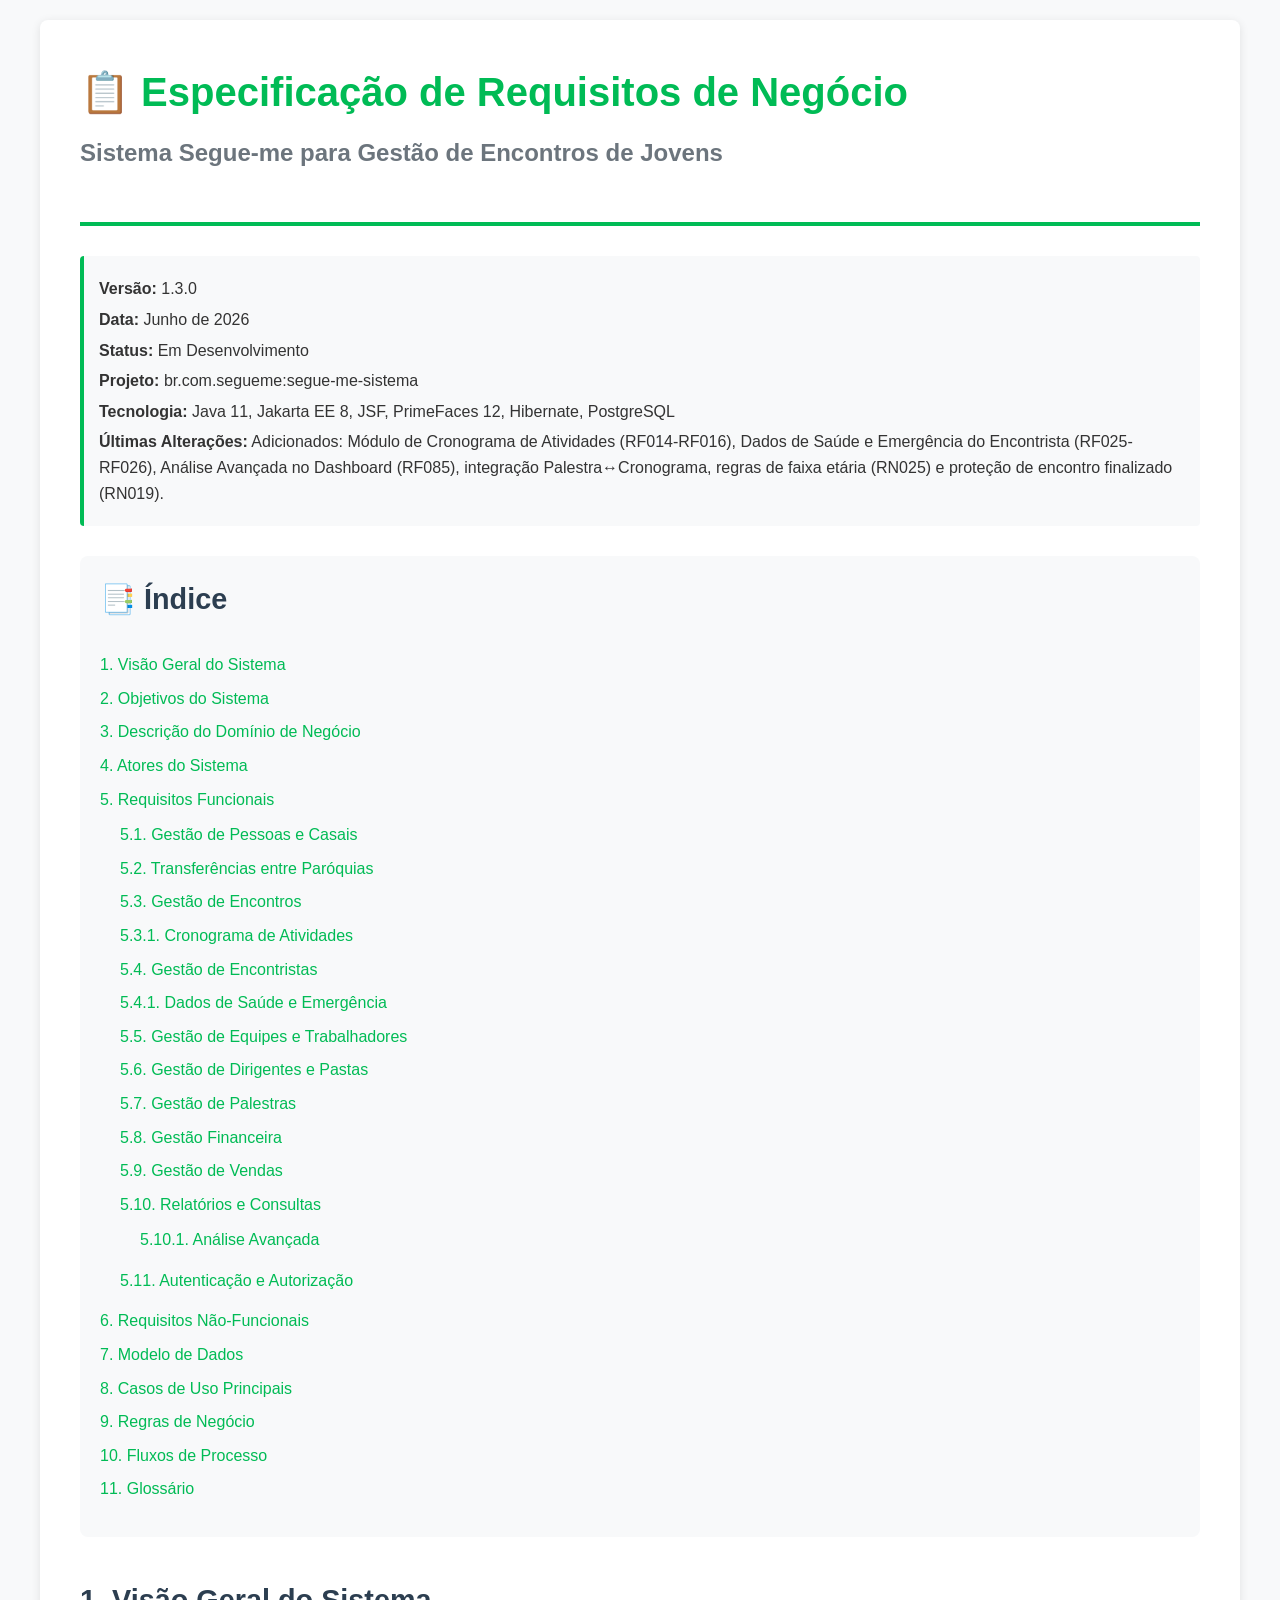
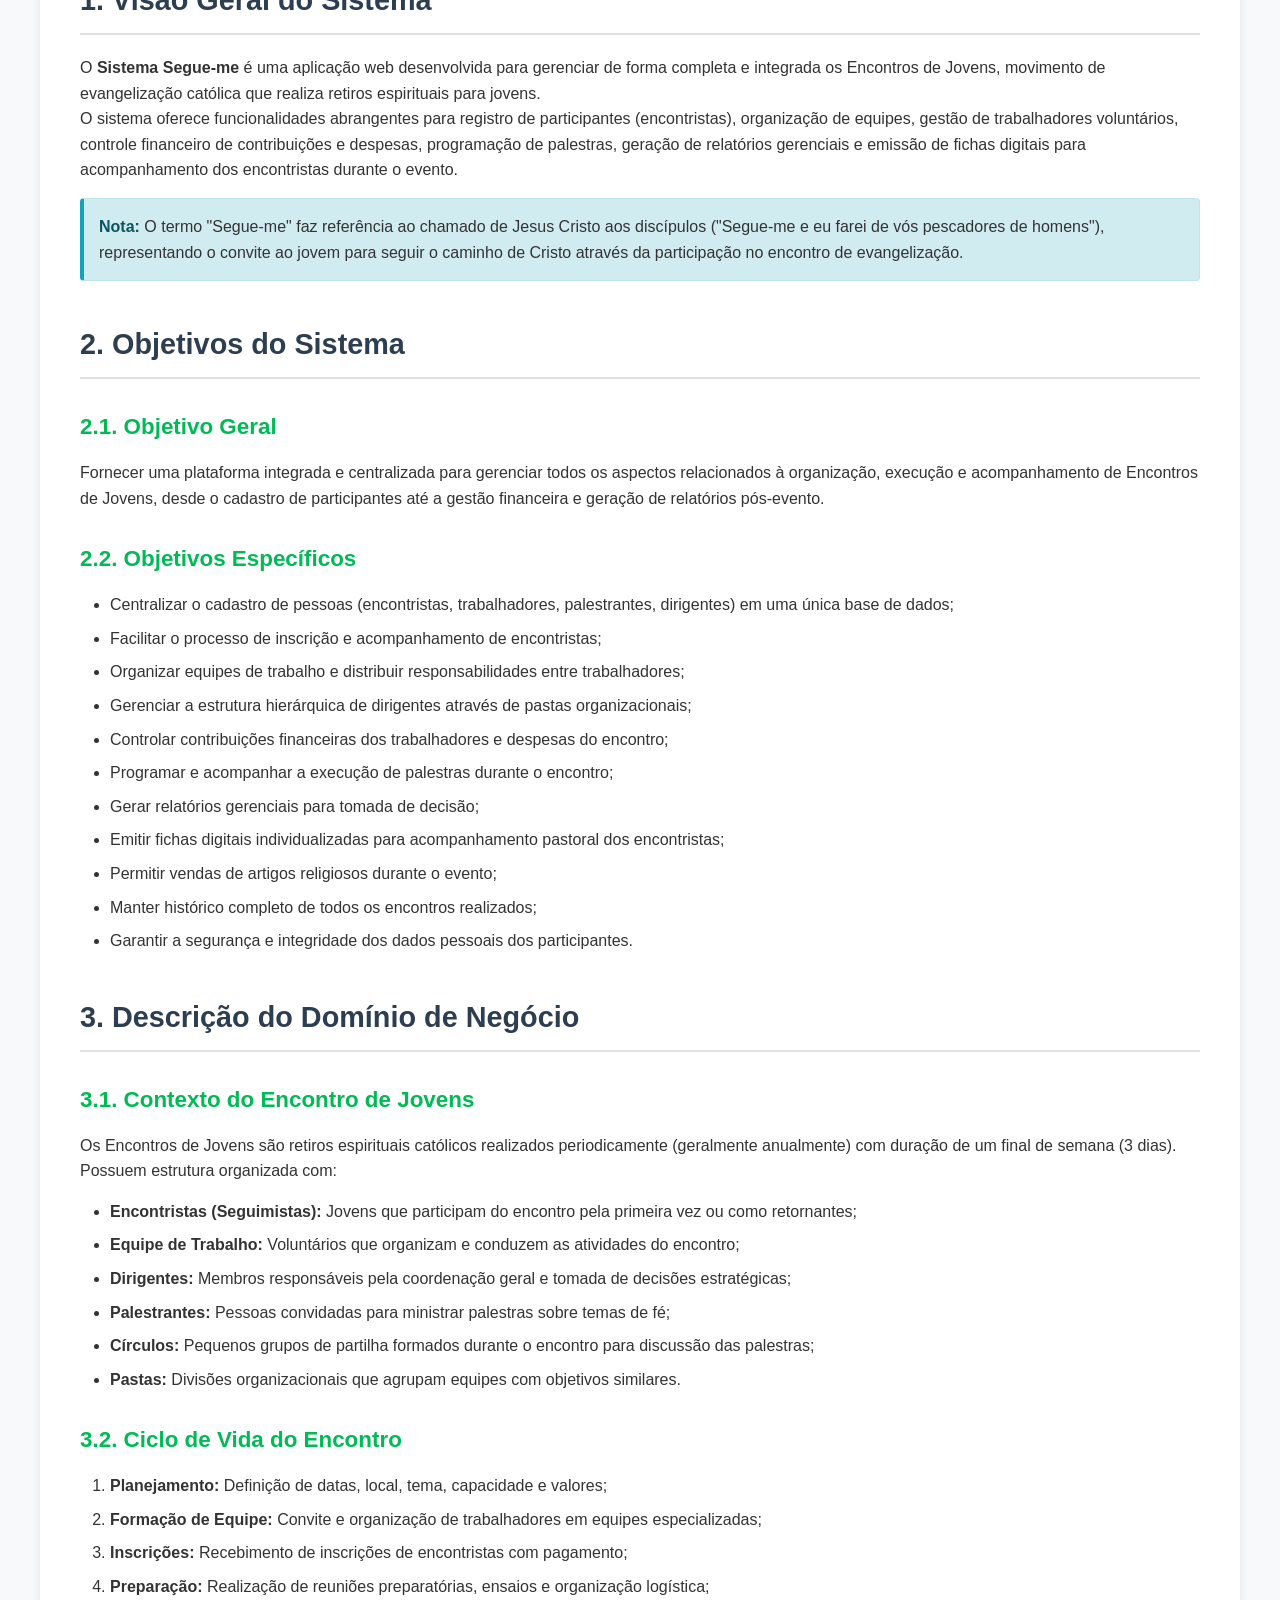
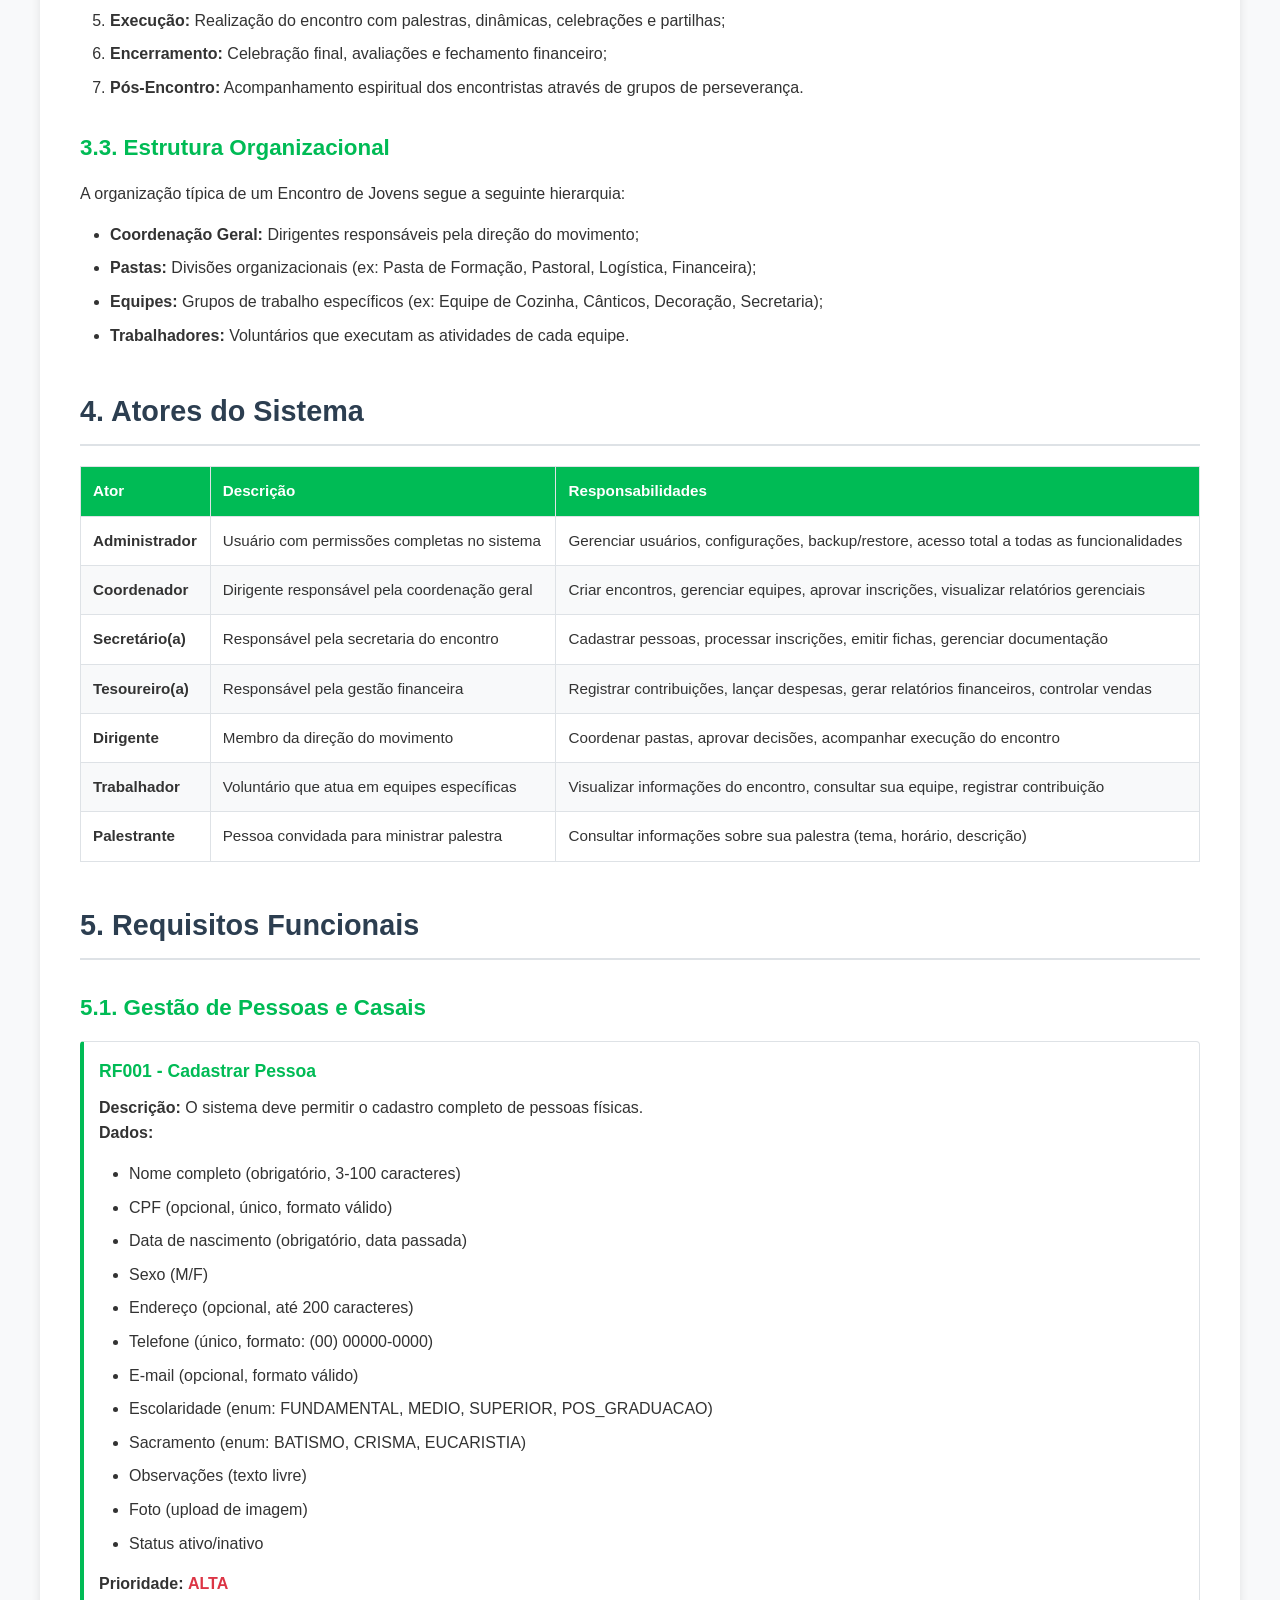
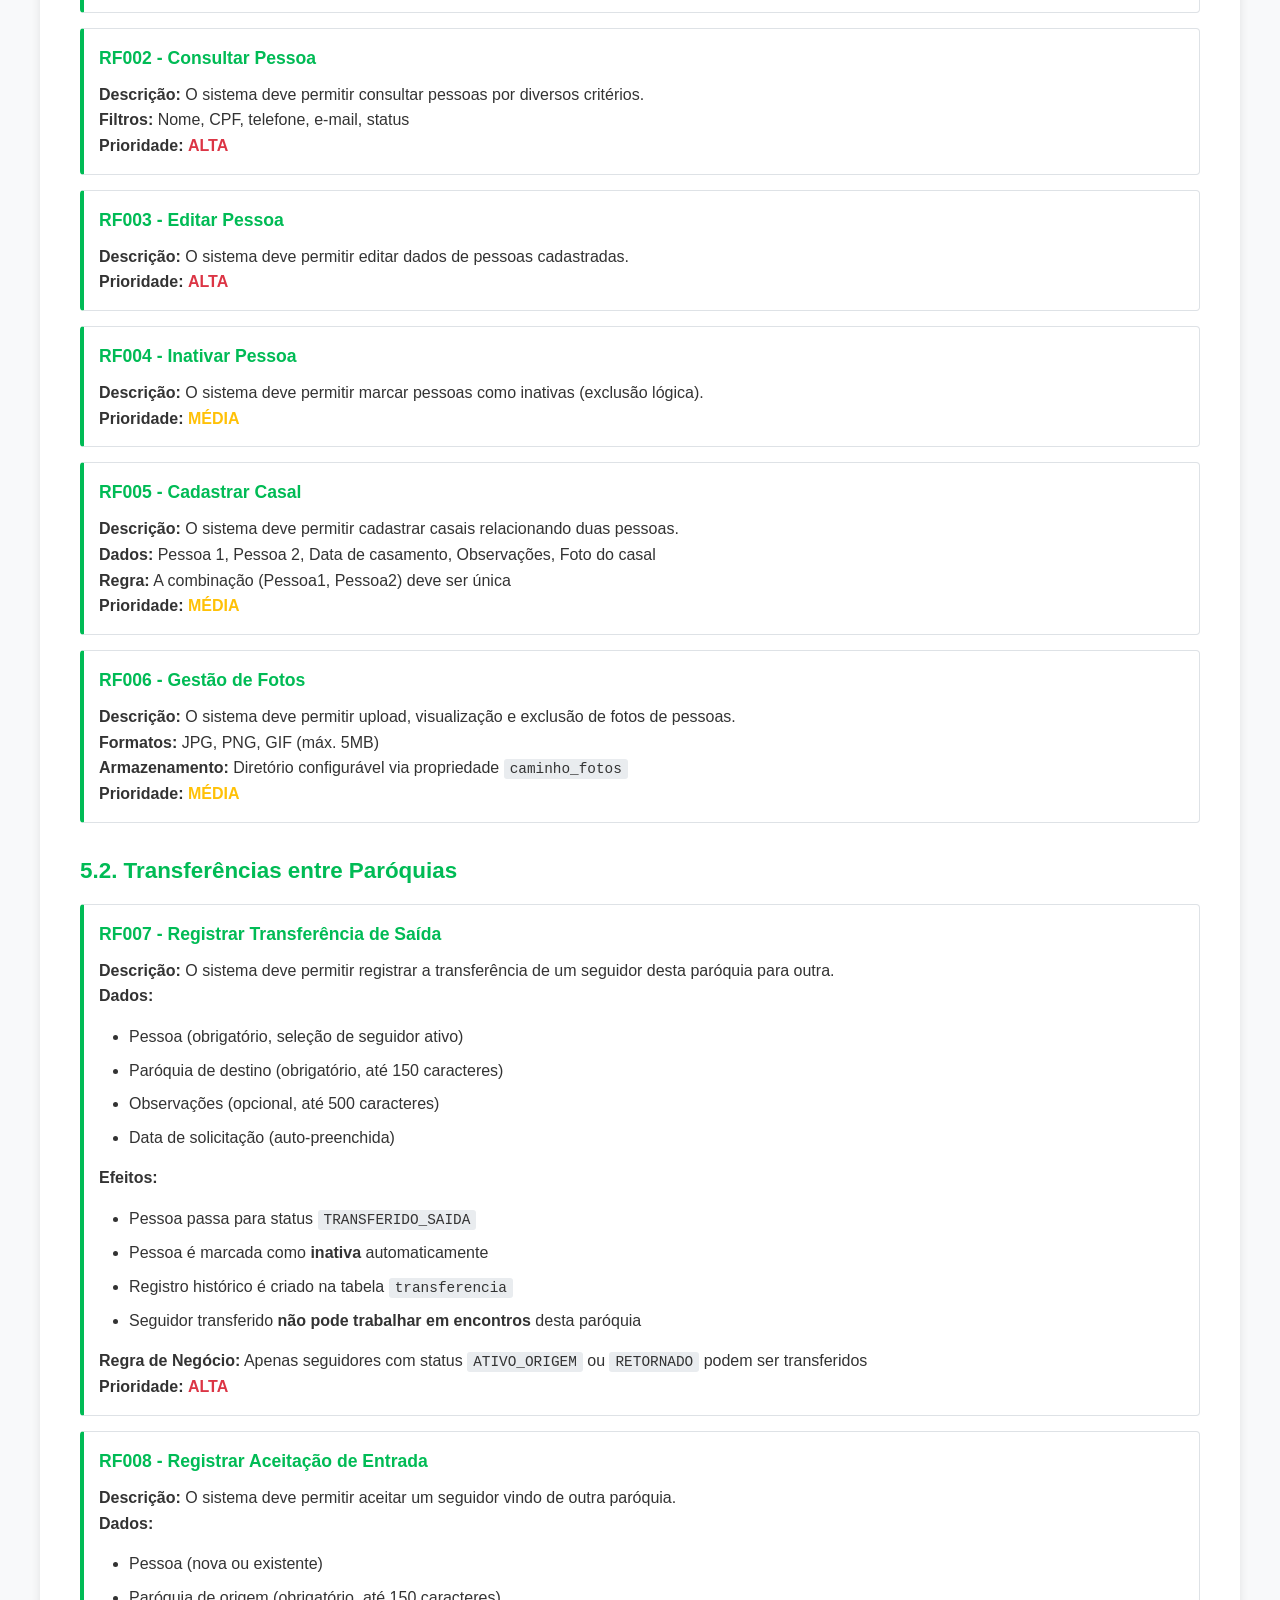
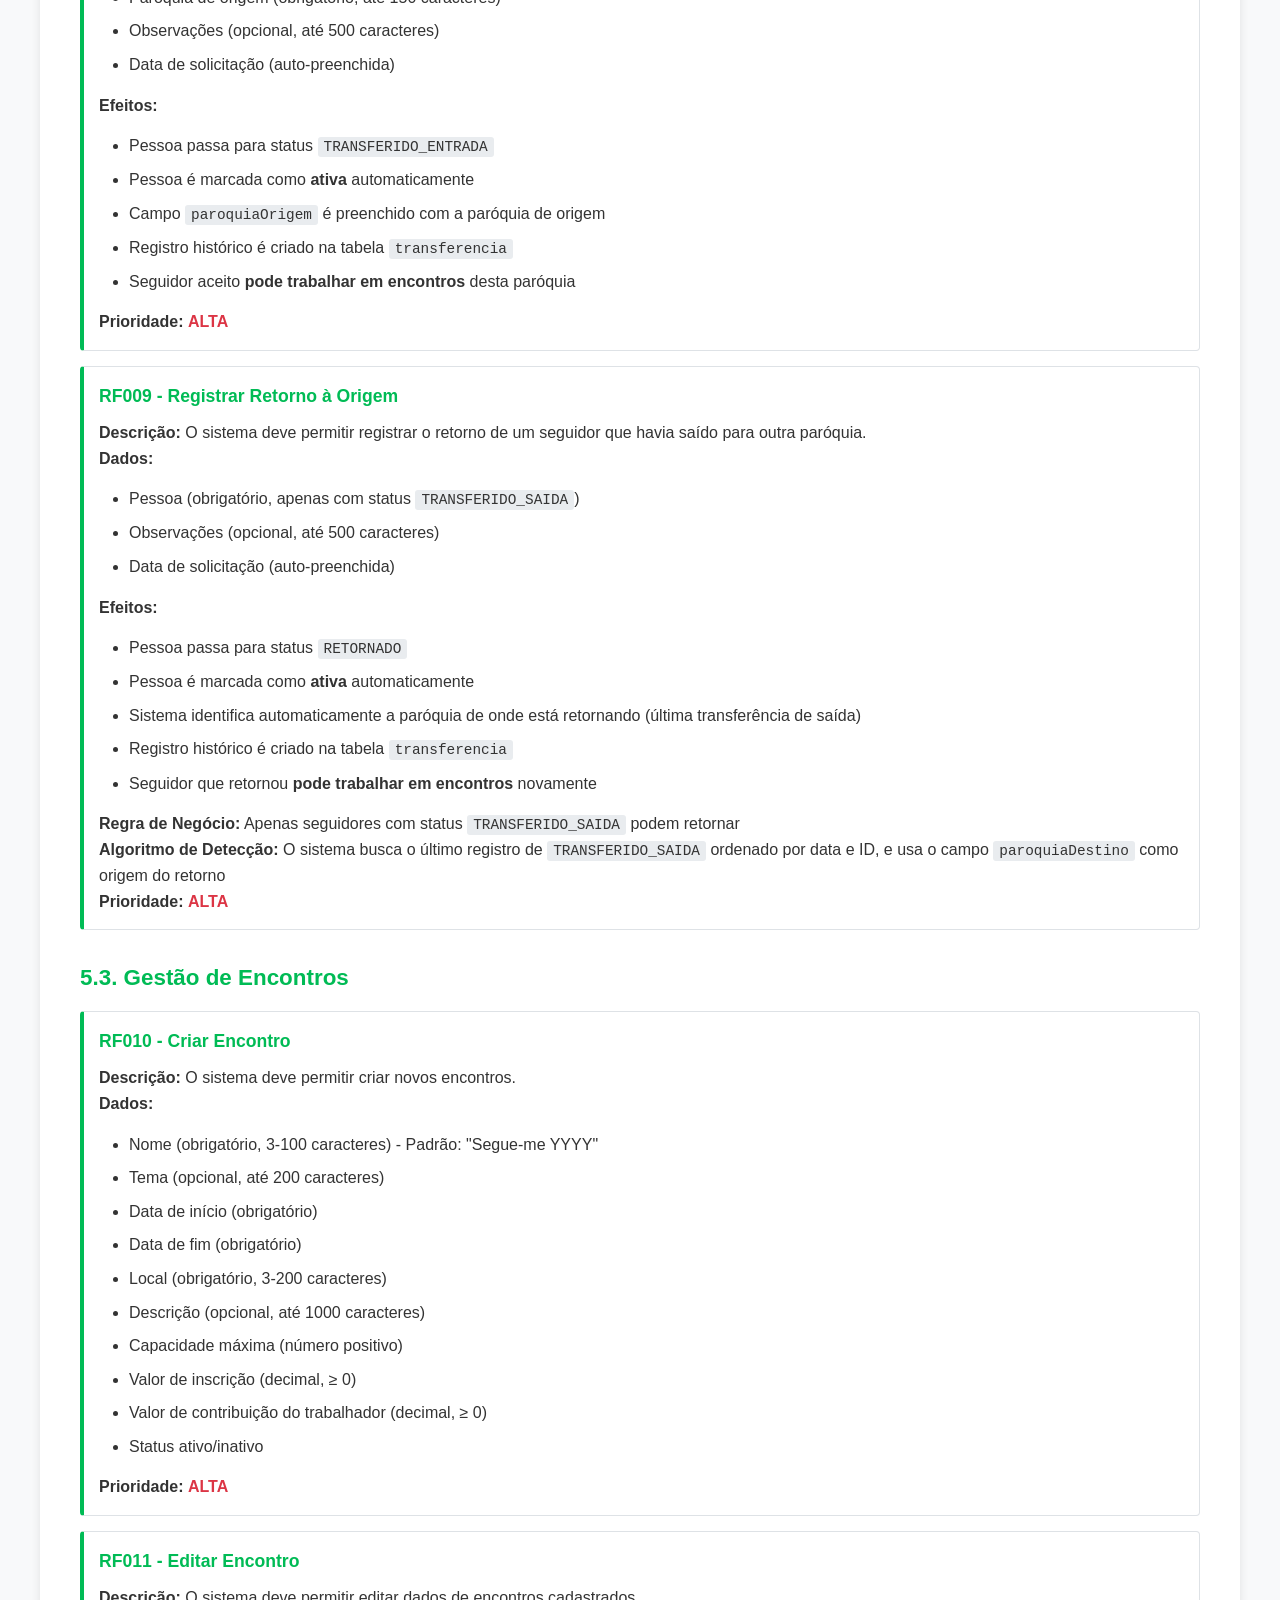
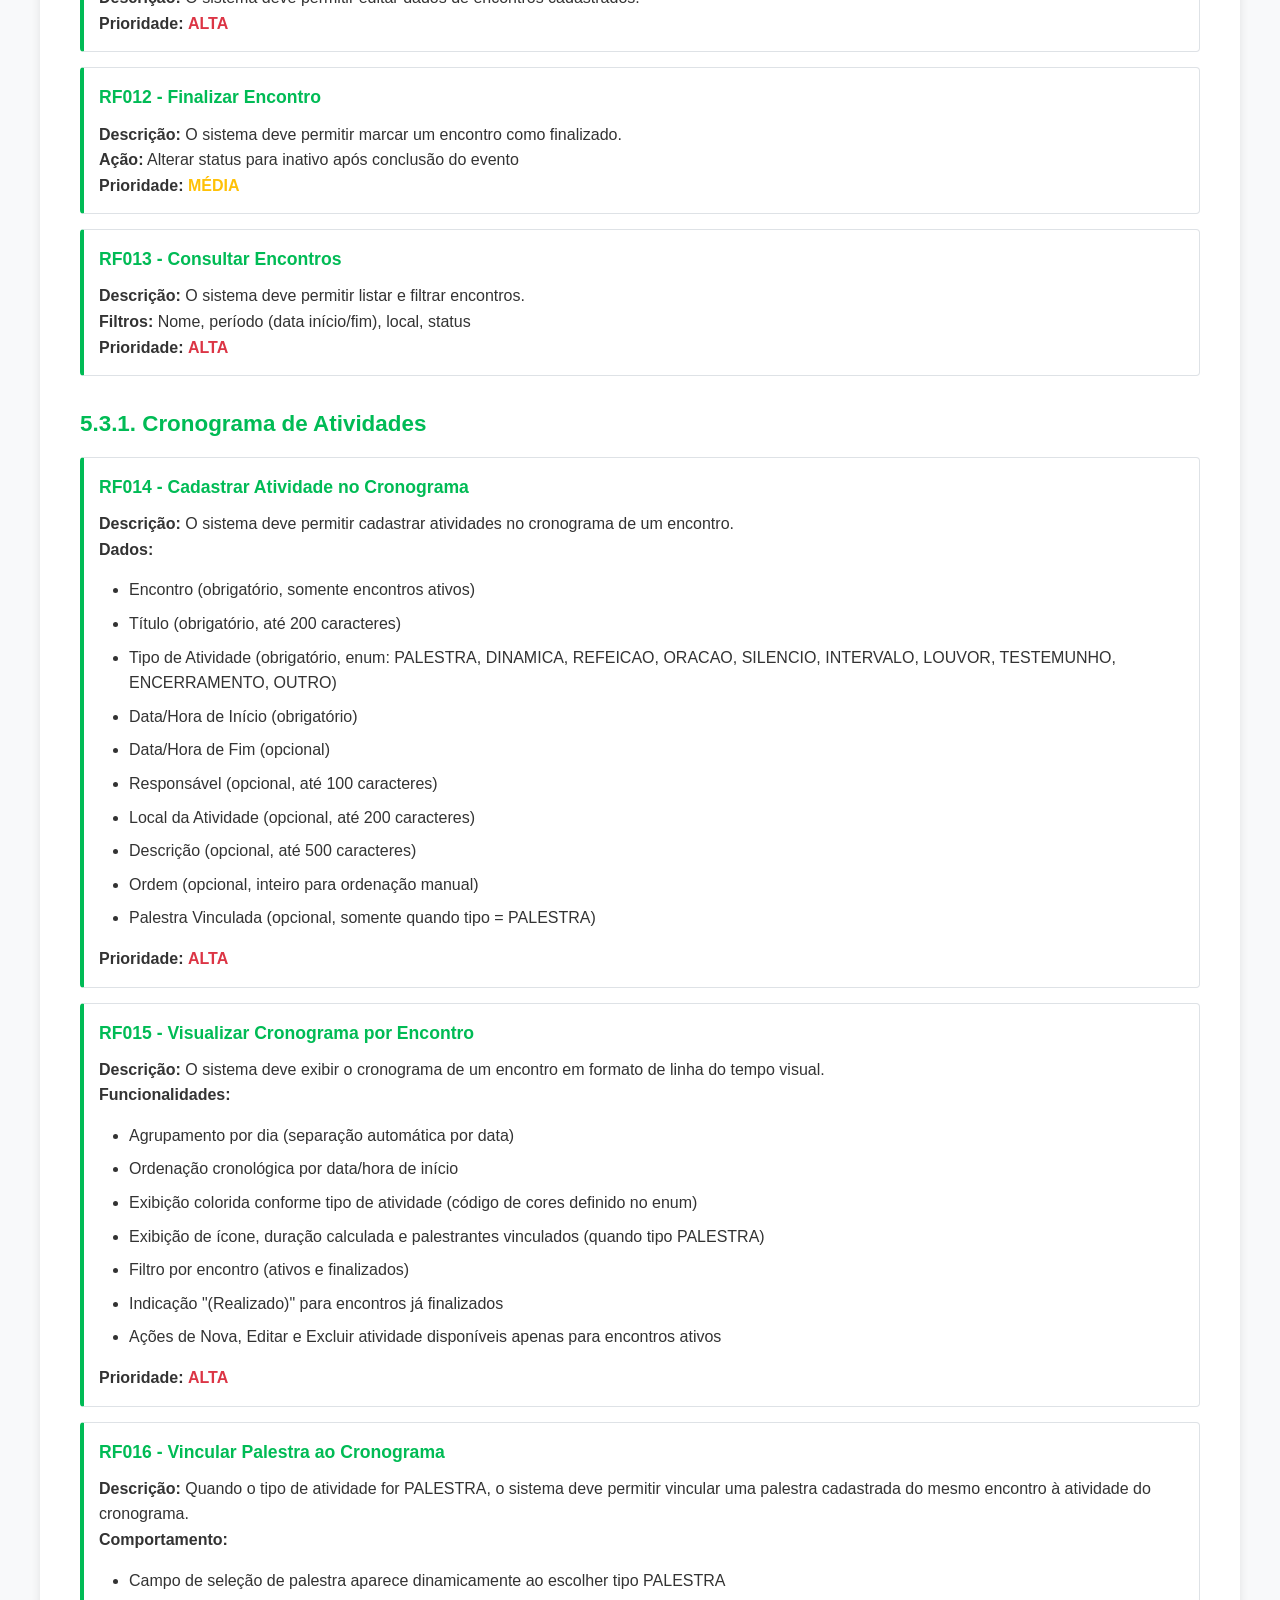
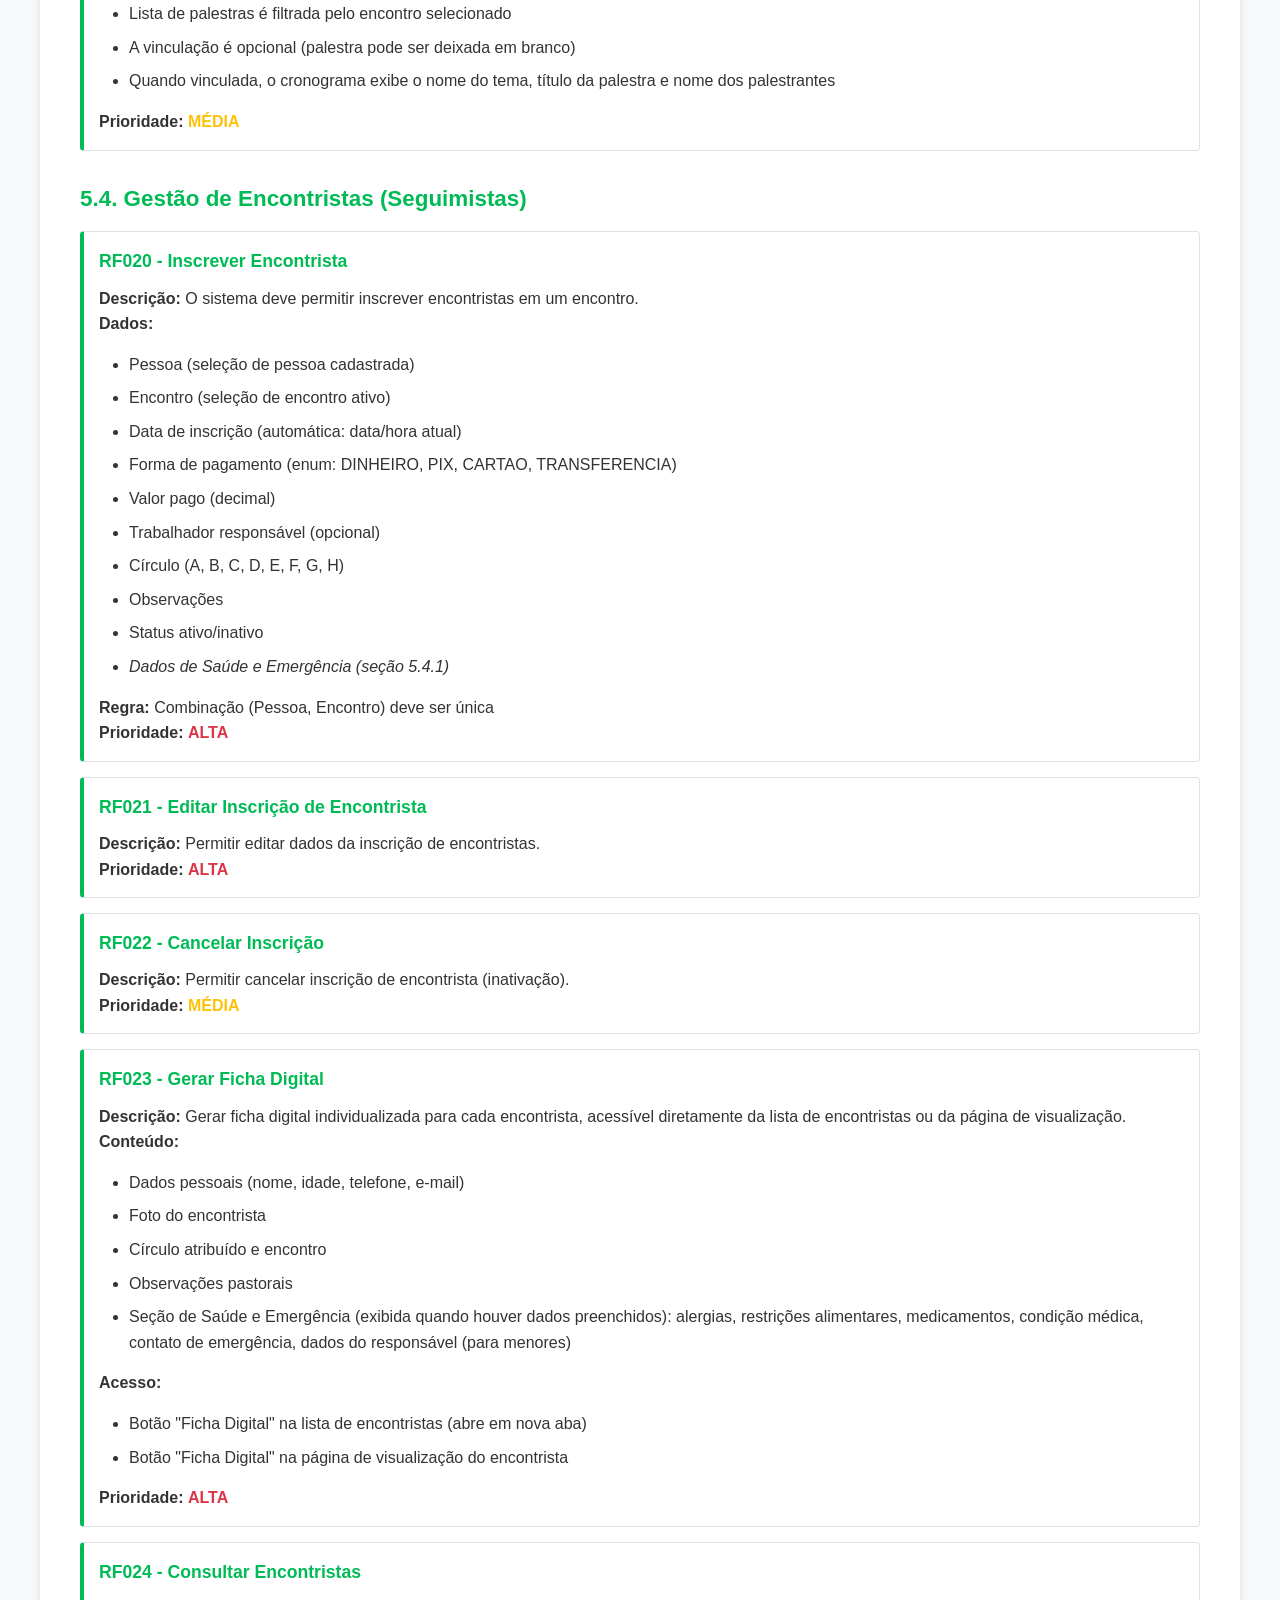
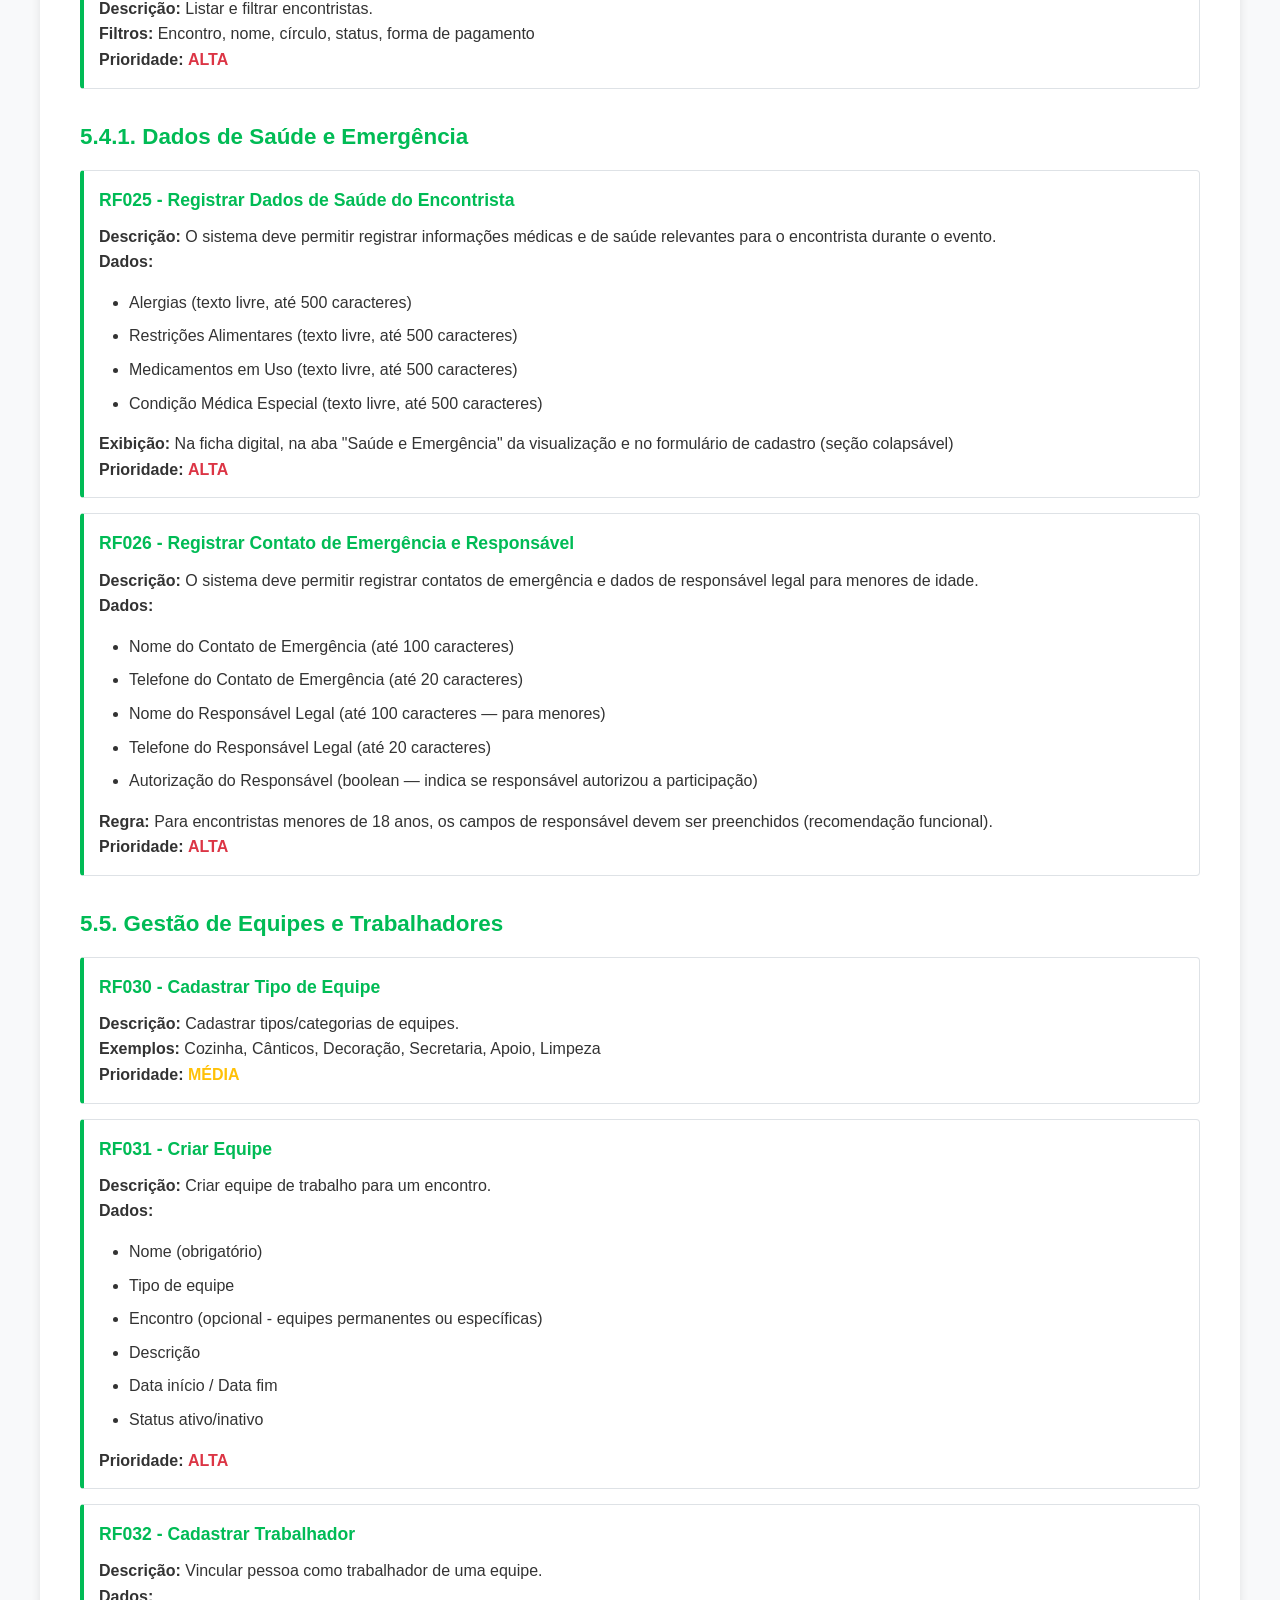
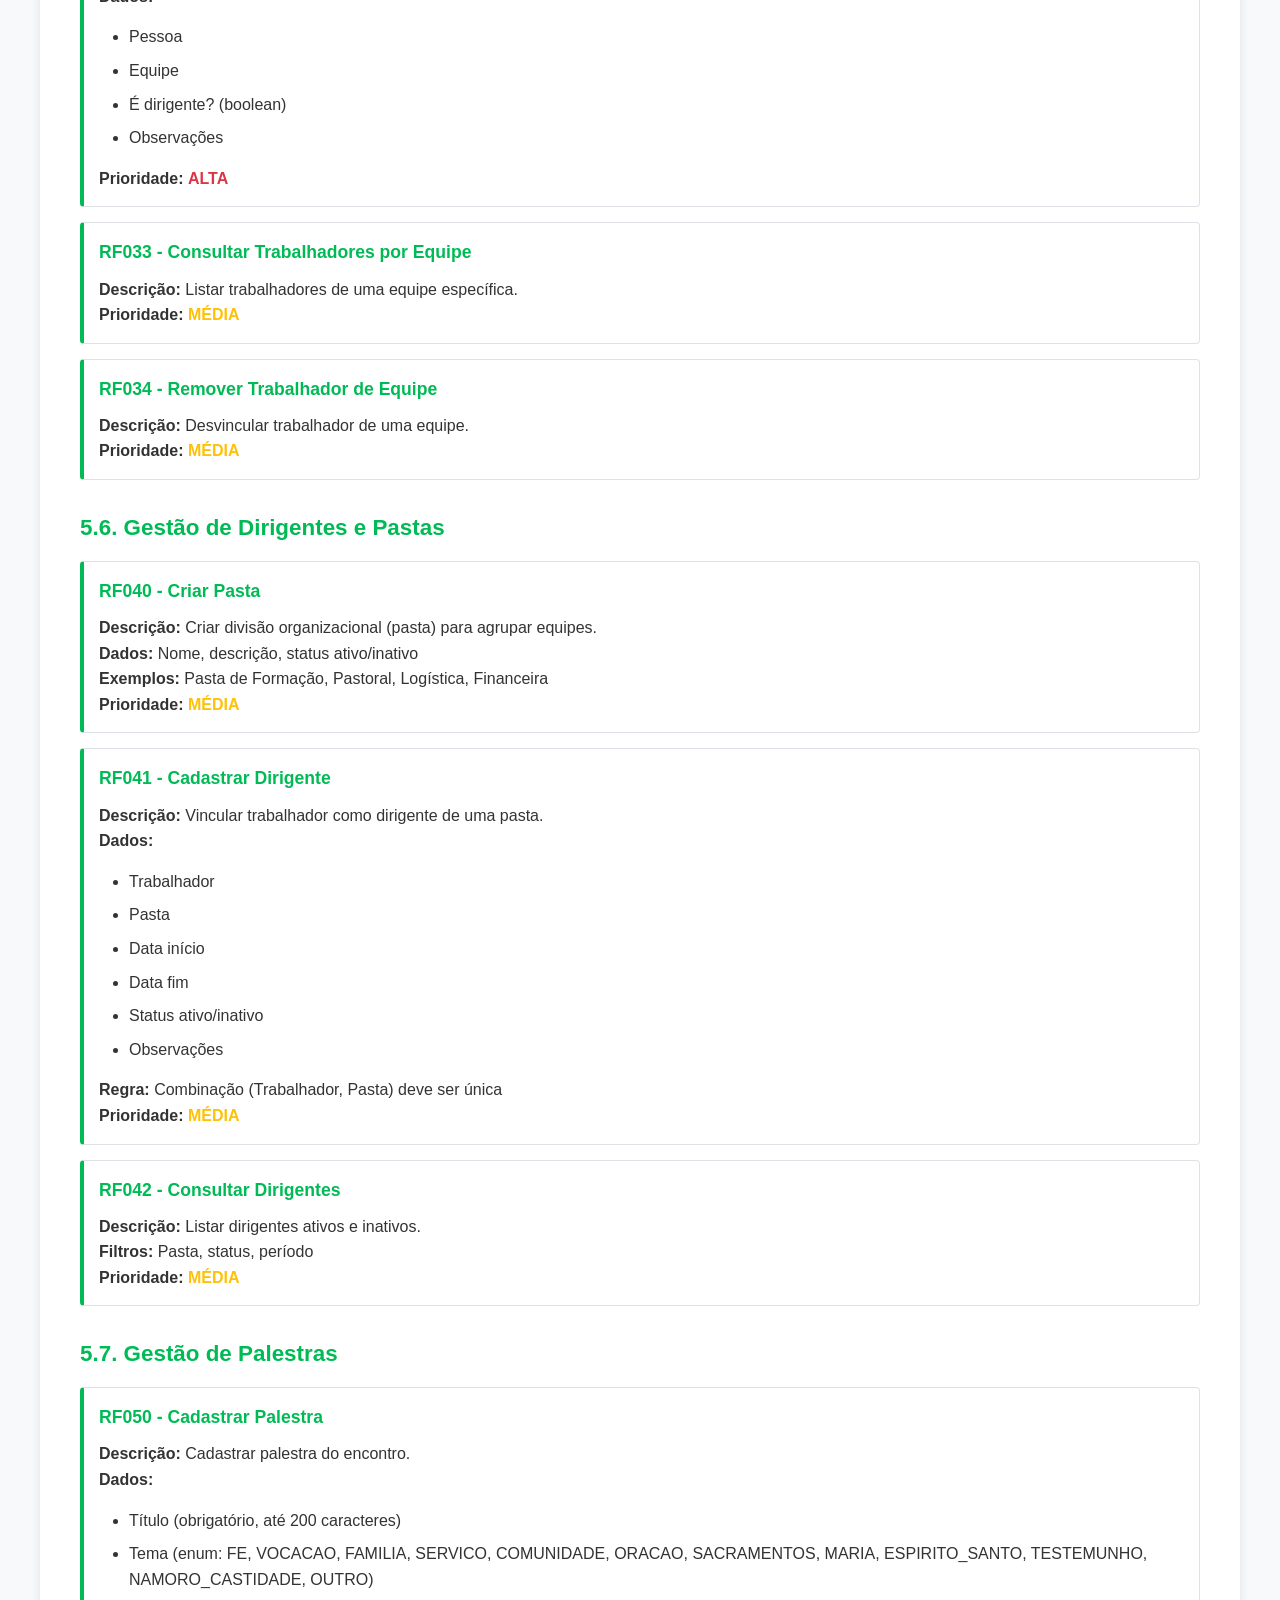
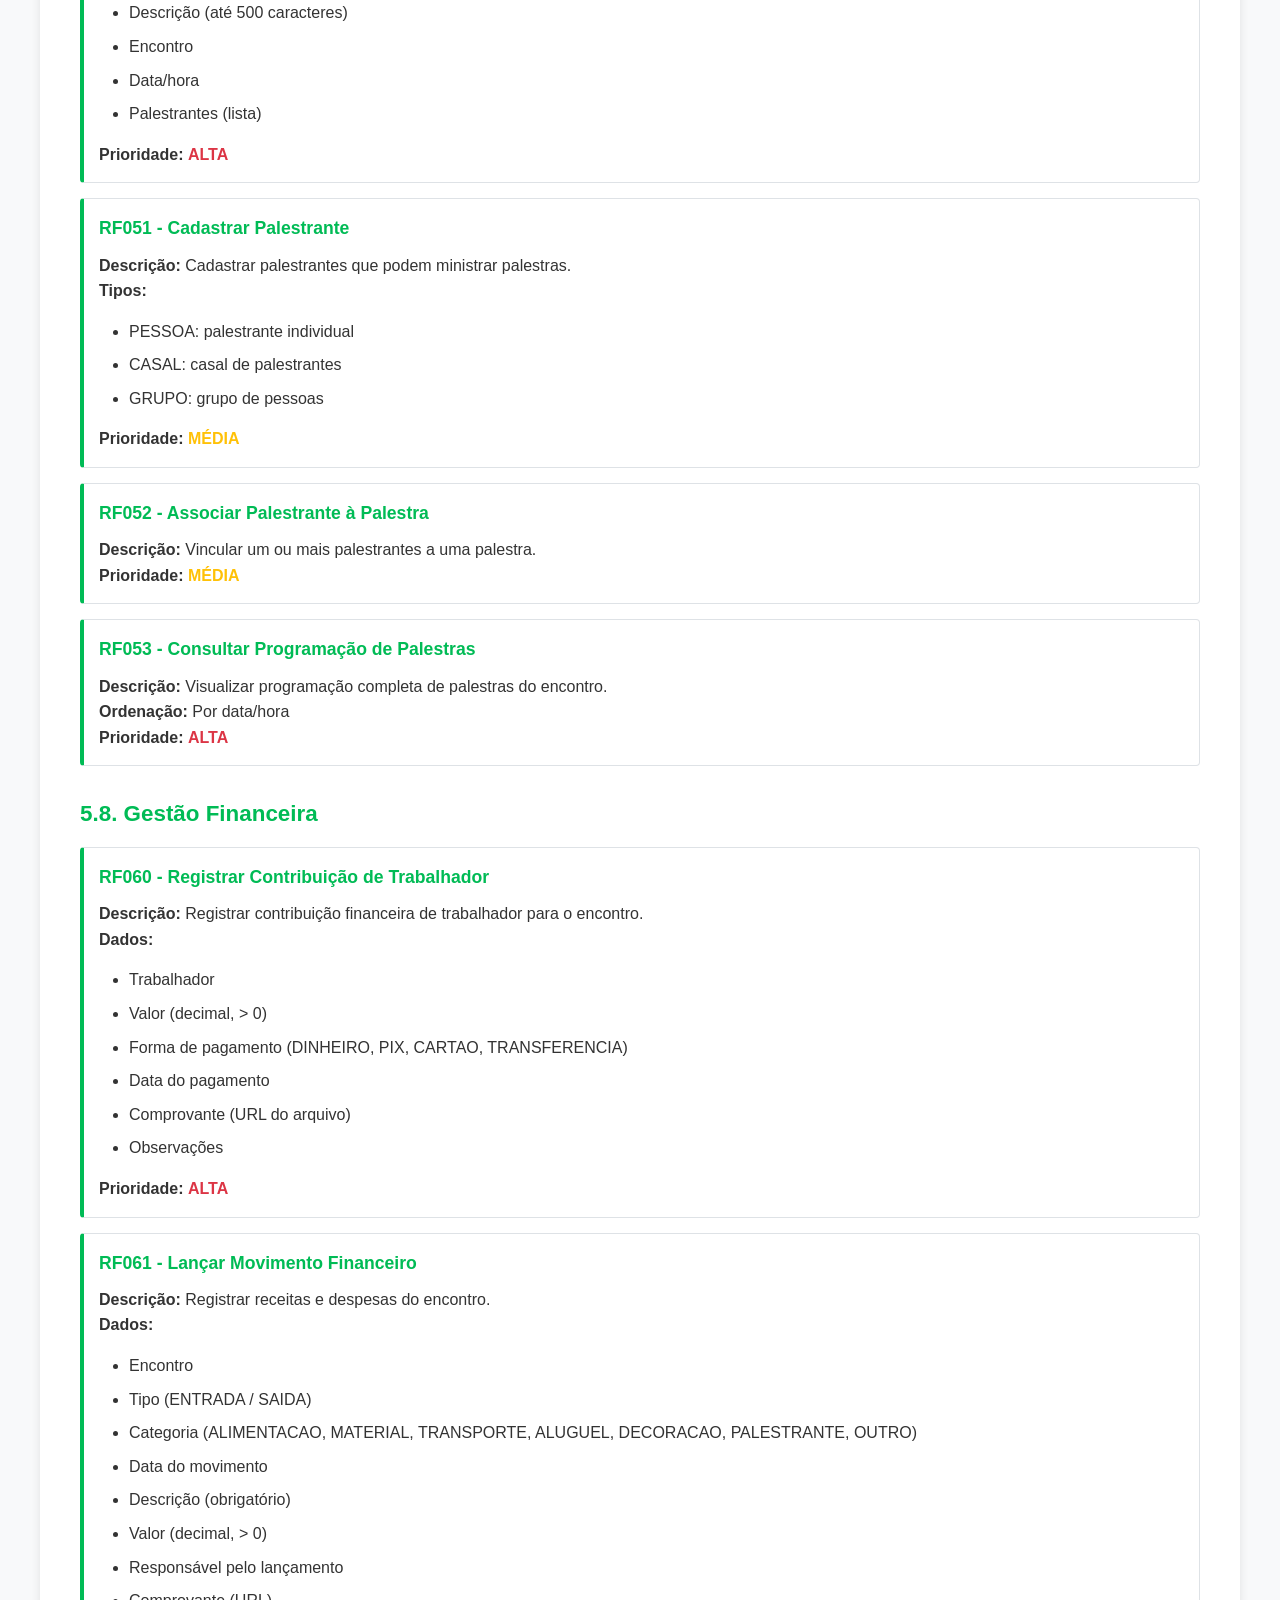
==== commit ecba2490: "Atualiza o Manual do Usuário para a versão 3.0, incluindo novas seções sobre o Módulo de Cronograma " ====
--- a/docs/especificacao_requisitos.html
+++ b/docs/especificacao_requisitos.html
@@ -276,12 +276,12 @@
         </header>
 
         <div class="document-info">
-            <p><strong>Versão:</strong> 1.1.0</p>
-            <p><strong>Data:</strong> 15 de Abril de 2026</p>
+            <p><strong>Versão:</strong> 1.3.0</p>
+            <p><strong>Data:</strong> Junho de 2026</p>
             <p><strong>Status:</strong> Em Desenvolvimento</p>
             <p><strong>Projeto:</strong> br.com.segueme:segue-me-sistema</p>
             <p><strong>Tecnologia:</strong> Java 11, Jakarta EE 8, JSF, PrimeFaces 12, Hibernate, PostgreSQL</p>
-            <p><strong>Últimas Alterações:</strong> Adicionadas funcionalidades de transferência entre paróquias (RF007-RF009, RN005-RN010)</p>
+            <p><strong>Últimas Alterações:</strong> Adicionados: Módulo de Cronograma de Atividades (RF014-RF016), Dados de Saúde e Emergência do Encontrista (RF025-RF026), Análise Avançada no Dashboard (RF085), integração Palestra↔Cronograma, regras de faixa etária (RN025) e proteção de encontro finalizado (RN019).</p>
         </div>
 
         <div class="toc">
@@ -296,13 +296,19 @@
                         <li><a href="#rf-gestao-pessoas">5.1. Gestão de Pessoas e Casais</a></li>
                         <li><a href="#rf-transferencias">5.2. Transferências entre Paróquias</a></li>
                         <li><a href="#rf-gestao-encontros">5.3. Gestão de Encontros</a></li>
+                        <li><a href="#rf-cronograma">5.3.1. Cronograma de Atividades</a></li>
                         <li><a href="#rf-gestao-encontristas">5.4. Gestão de Encontristas</a></li>
+                        <li><a href="#rf-saude-emergencia">5.4.1. Dados de Saúde e Emergência</a></li>
                         <li><a href="#rf-gestao-equipes">5.5. Gestão de Equipes e Trabalhadores</a></li>
                         <li><a href="#rf-gestao-dirigentes">5.6. Gestão de Dirigentes e Pastas</a></li>
                         <li><a href="#rf-gestao-palestras">5.7. Gestão de Palestras</a></li>
                         <li><a href="#rf-gestao-financeiro">5.8. Gestão Financeira</a></li>
                         <li><a href="#rf-gestao-vendas">5.9. Gestão de Vendas</a></li>
-                        <li><a href="#rf-relatorios">5.10. Relatórios e Consultas</a></li>
+                        <li><a href="#rf-relatorios">5.10. Relatórios e Consultas</a>
+                            <ul>
+                                <li><a href="#rf-analise-avancada">5.10.1. Análise Avançada</a></li>
+                            </ul>
+                        </li>
                         <li><a href="#rf-autenticacao">5.11. Autenticação e Autorização</a></li>
                     </ul>
                 </li>
@@ -623,6 +629,58 @@
                 </div>
             </section>
 
+            <section id="rf-cronograma">
+                <h3>5.3.1. Cronograma de Atividades</h3>
+
+                <div class="requirement">
+                    <h4>RF014 - Cadastrar Atividade no Cronograma</h4>
+                    <p><strong>Descrição:</strong> O sistema deve permitir cadastrar atividades no cronograma de um encontro.</p>
+                    <p><strong>Dados:</strong></p>
+                    <ul>
+                        <li>Encontro (obrigatório, somente encontros ativos)</li>
+                        <li>Título (obrigatório, até 200 caracteres)</li>
+                        <li>Tipo de Atividade (obrigatório, enum: PALESTRA, DINAMICA, REFEICAO, ORACAO, SILENCIO, INTERVALO, LOUVOR, TESTEMUNHO, ENCERRAMENTO, OUTRO)</li>
+                        <li>Data/Hora de Início (obrigatório)</li>
+                        <li>Data/Hora de Fim (opcional)</li>
+                        <li>Responsável (opcional, até 100 caracteres)</li>
+                        <li>Local da Atividade (opcional, até 200 caracteres)</li>
+                        <li>Descrição (opcional, até 500 caracteres)</li>
+                        <li>Ordem (opcional, inteiro para ordenação manual)</li>
+                        <li>Palestra Vinculada (opcional, somente quando tipo = PALESTRA)</li>
+                    </ul>
+                    <p><strong>Prioridade:</strong> <span class="priority-high">ALTA</span></p>
+                </div>
+
+                <div class="requirement">
+                    <h4>RF015 - Visualizar Cronograma por Encontro</h4>
+                    <p><strong>Descrição:</strong> O sistema deve exibir o cronograma de um encontro em formato de linha do tempo visual.</p>
+                    <p><strong>Funcionalidades:</strong></p>
+                    <ul>
+                        <li>Agrupamento por dia (separação automática por data)</li>
+                        <li>Ordenação cronológica por data/hora de início</li>
+                        <li>Exibição colorida conforme tipo de atividade (código de cores definido no enum)</li>
+                        <li>Exibição de ícone, duração calculada e palestrantes vinculados (quando tipo PALESTRA)</li>
+                        <li>Filtro por encontro (ativos e finalizados)</li>
+                        <li>Indicação "(Realizado)" para encontros já finalizados</li>
+                        <li>Ações de Nova, Editar e Excluir atividade disponíveis apenas para encontros ativos</li>
+                    </ul>
+                    <p><strong>Prioridade:</strong> <span class="priority-high">ALTA</span></p>
+                </div>
+
+                <div class="requirement">
+                    <h4>RF016 - Vincular Palestra ao Cronograma</h4>
+                    <p><strong>Descrição:</strong> Quando o tipo de atividade for PALESTRA, o sistema deve permitir vincular uma palestra cadastrada do mesmo encontro à atividade do cronograma.</p>
+                    <p><strong>Comportamento:</strong></p>
+                    <ul>
+                        <li>Campo de seleção de palestra aparece dinamicamente ao escolher tipo PALESTRA</li>
+                        <li>Lista de palestras é filtrada pelo encontro selecionado</li>
+                        <li>A vinculação é opcional (palestra pode ser deixada em branco)</li>
+                        <li>Quando vinculada, o cronograma exibe o nome do tema, título da palestra e nome dos palestrantes</li>
+                    </ul>
+                    <p><strong>Prioridade:</strong> <span class="priority-medium">MÉDIA</span></p>
+                </div>
+            </section>
+
             <section id="rf-gestao-encontristas">
                 <h3>5.4. Gestão de Encontristas (Seguimistas)</h3>
 
@@ -640,6 +698,7 @@
                         <li>Círculo (A, B, C, D, E, F, G, H)</li>
                         <li>Observações</li>
                         <li>Status ativo/inativo</li>
+                        <li><em>Dados de Saúde e Emergência (seção 5.4.1)</em></li>
                     </ul>
                     <p><strong>Regra:</strong> Combinação (Pessoa, Encontro) deve ser única</p>
                     <p><strong>Prioridade:</strong> <span class="priority-high">ALTA</span></p>
@@ -659,9 +718,20 @@
 
                 <div class="requirement">
                     <h4>RF023 - Gerar Ficha Digital</h4>
-                    <p><strong>Descrição:</strong> Gerar ficha digital individualizada para cada encontrista.</p>
-                    <p><strong>Conteúdo:</strong> Dados pessoais, foto, QR Code com token único, círculo, observações</p>
-                    <p><strong>Formato:</strong> PDF para impressão</p>
+                    <p><strong>Descrição:</strong> Gerar ficha digital individualizada para cada encontrista, acessível diretamente da lista de encontristas ou da página de visualização.</p>
+                    <p><strong>Conteúdo:</strong></p>
+                    <ul>
+                        <li>Dados pessoais (nome, idade, telefone, e-mail)</li>
+                        <li>Foto do encontrista</li>
+                        <li>Círculo atribuído e encontro</li>
+                        <li>Observações pastorais</li>
+                        <li>Seção de Saúde e Emergência (exibida quando houver dados preenchidos): alergias, restrições alimentares, medicamentos, condição médica, contato de emergência, dados do responsável (para menores)</li>
+                    </ul>
+                    <p><strong>Acesso:</strong></p>
+                    <ul>
+                        <li>Botão "Ficha Digital" na lista de encontristas (abre em nova aba)</li>
+                        <li>Botão "Ficha Digital" na página de visualização do encontrista</li>
+                    </ul>
                     <p><strong>Prioridade:</strong> <span class="priority-high">ALTA</span></p>
                 </div>
 
@@ -672,6 +742,38 @@
                     <p><strong>Prioridade:</strong> <span class="priority-high">ALTA</span></p>
                 </div>
             </section>
+
+            <section id="rf-saude-emergencia">
+                <h3>5.4.1. Dados de Saúde e Emergência</h3>
+
+                <div class="requirement">
+                    <h4>RF025 - Registrar Dados de Saúde do Encontrista</h4>
+                    <p><strong>Descrição:</strong> O sistema deve permitir registrar informações médicas e de saúde relevantes para o encontrista durante o evento.</p>
+                    <p><strong>Dados:</strong></p>
+                    <ul>
+                        <li>Alergias (texto livre, até 500 caracteres)</li>
+                        <li>Restrições Alimentares (texto livre, até 500 caracteres)</li>
+                        <li>Medicamentos em Uso (texto livre, até 500 caracteres)</li>
+                        <li>Condição Médica Especial (texto livre, até 500 caracteres)</li>
+                    </ul>
+                    <p><strong>Exibição:</strong> Na ficha digital, na aba "Saúde e Emergência" da visualização e no formulário de cadastro (seção colapsável)</p>
+                    <p><strong>Prioridade:</strong> <span class="priority-high">ALTA</span></p>
+                </div>
+
+                <div class="requirement">
+                    <h4>RF026 - Registrar Contato de Emergência e Responsável</h4>
+                    <p><strong>Descrição:</strong> O sistema deve permitir registrar contatos de emergência e dados de responsável legal para menores de idade.</p>
+                    <p><strong>Dados:</strong></p>
+                    <ul>
+                        <li>Nome do Contato de Emergência (até 100 caracteres)</li>
+                        <li>Telefone do Contato de Emergência (até 20 caracteres)</li>
+                        <li>Nome do Responsável Legal (até 100 caracteres — para menores)</li>
+                        <li>Telefone do Responsável Legal (até 20 caracteres)</li>
+                        <li>Autorização do Responsável (boolean — indica se responsável autorizou a participação)</li>
+                    </ul>
+                    <p><strong>Regra:</strong> Para encontristas menores de 18 anos, os campos de responsável devem ser preenchidos (recomendação funcional).</p>
+                    <p><strong>Prioridade:</strong> <span class="priority-high">ALTA</span></p>
+                </div>
 
             <section id="rf-gestao-equipes">
                 <h3>5.5. Gestão de Equipes e Trabalhadores</h3>
@@ -943,6 +1045,25 @@
                 </div>
             </section>
 
+            <section id="rf-analise-avancada">
+                <h3>5.10.1. Análise Avançada</h3>
+
+                <div class="requirement">
+                    <h4>RF085 - Análise Avançada de Encontristas</h4>
+                    <p><strong>Descrição:</strong> O sistema deve fornecer uma aba de "Análise Avançada" no painel de relatórios com indicadores gerenciais estratégicos.</p>
+                    <p><strong>Indicadores:</strong></p>
+                    <ul>
+                        <li><strong>Distribuição Etária:</strong> Agrupamento por faixas (&lt;16, 16-17, 18-20, 21-23, &gt;23, sem idade), com destaque visual (⚠) para encontristas fora da faixa permitida de 16-23 anos</li>
+                        <li><strong>Conformidade de Faixa Etária:</strong> Percentual dentro da faixa 16-23 anos e contagem de fora da faixa</li>
+                        <li><strong>Conversão Encontrista→Trabalhador por Encontro:</strong> Percentual de encontristas que se tornaram trabalhadores em encontros subsequentes</li>
+                        <li><strong>Crescimento de Inscritos:</strong> Comparação entre o último e o penúltimo encontro, com indicação positiva/negativa</li>
+                        <li><strong>Dados de Saúde:</strong> Total de encontristas com algum dado de saúde preenchido</li>
+                        <li><strong>Menores e Responsável:</strong> Total de menores de 18 anos e quantos possuem dados de responsável preenchidos</li>
+                    </ul>
+                    <p><strong>Regra de Faixa Etária:</strong> A faixa etária permitida para encontristas é 16 a 23 anos. Encontristas fora desta faixa são permitidos tecnicamente, mas sinalizados como exceção nos relatórios.</p>
+                    <p><strong>Prioridade:</strong> <span class="priority-medium">MÉDIA</span></p>
+                </div>
+
             <section id="rf-autenticacao">
                 <h3>5.11. Autenticação e Autorização</h3>
 
@@ -1069,7 +1190,7 @@
                     <tr>
                         <td><strong>Encontrista</strong></td>
                         <td>Participante inscrito em um encontro</td>
-                        <td>id, pessoa_id, encontro_id, data_inscricao, forma_pagamento, valor_pago, trabalhador_id, circulo, token_ficha, ativo, idade</td>
+                        <td>id, pessoa_id, encontro_id, data_inscricao, forma_pagamento, valor_pago, trabalhador_id, circulo, token_ficha, ativo, idade, <em>alergias, restricoes_alimentares, medicamentos, condicao_medica, contato_emergencia_nome, contato_emergencia_telefone, responsavel_nome, responsavel_telefone, autorizacao_responsavel</em></td>
                     </tr>
                     <tr>
                         <td><strong>TipoEquipe</strong></td>
@@ -1135,6 +1256,11 @@
                         <td><strong>Auditoria</strong></td>
                         <td>Registro de auditoria de ações</td>
                         <td>id, usuario, data_hora, acao, entidade, entidade_id, detalhes</td>
+                    </tr>
+                    <tr>
+                        <td><strong>AtividadeEncontro</strong></td>
+                        <td>Atividade do cronograma de um encontro</td>
+                        <td>id, encontro_id, titulo, tipo_atividade (enum TipoAtividade), data_hora_inicio, data_hora_fim, responsavel, local_atividade, descricao, ordem, palestra_id (FK opcional)</td>
                     </tr>
                 </tbody>
             </table>
@@ -1152,6 +1278,8 @@
                 <li><strong>Trabalhador → Contribuicao:</strong> Um trabalhador pode fazer várias contribuições (1:N)</li>
                 <li><strong>Encontro → MovimentoFinanceiro:</strong> Um encontro possui vários movimentos financeiros (1:N)</li>
                 <li><strong>Pessoa1 + Pessoa2 → Casal:</strong> Duas pessoas formam um casal (2:1)</li>
+                <li><strong>Encontro → AtividadeEncontro:</strong> Um encontro possui várias atividades no cronograma (1:N)</li>
+                <li><strong>Palestra → AtividadeEncontro:</strong> Uma palestra pode ser vinculada opcionalmente a uma atividade do cronograma (1:0..1)</li>
             </ul>
 
             <h3>7.3. Constraints e Índices</h3>
@@ -1265,22 +1393,19 @@
                 <p><strong>Fluxo Principal:</strong></p>
                 <ol>
                     <li>Secretário acessa lista de encontristas</li>
-                    <li>Secretário seleciona encontrista</li>
-                    <li>Secretário clica em "Gerar Ficha"</li>
-                    <li>Sistema monta ficha com:
+                    <li>Secretário clica em "Ficha Digital" (ícone de cartão de identificação) diretamente na lista, ou acessa a página de visualização do encontrista e clica no botão "Ficha Digital"</li>
+                    <li>A ficha é aberta em nova aba do navegador</li>
+                    <li>Sistema exibe ficha com:
                         <ul>
-                            <li>Foto do encontrista</li>
-                            <li>Dados pessoais (nome, idade)</li>
-                            <li>Círculo atribuído</li>
-                            <li>QR Code com token único</li>
+                            <li>Foto e dados pessoais do encontrista (nome, idade, e-mail, telefone)</li>
+                            <li>Encontro e círculo atribuído</li>
                             <li>Observações pastorais</li>
+                            <li>Seção "Saúde e Emergência" (visível somente quando existirem dados preenchidos): alergias, restrições alimentares, medicamentos, condição médica, contato de emergência, dados do responsável</li>
                         </ul>
                     </li>
-                    <li>Sistema gera PDF da ficha</li>
-                    <li>Sistema disponibiliza download</li>
-                    <li>Secretário imprime ficha</li>
+                    <li>Secretário imprime a ficha ou salva o PDF</li>
                 </ol>
-                <p><strong>Pós-condições:</strong> Ficha digital gerada e disponível para impressão</p>
+                <p><strong>Pós-condições:</strong> Ficha digital exibida com dados atualizados do encontrista</p>
             </div>
 
             <div class="use-case">
@@ -1395,6 +1520,10 @@
                 <strong>RN018:</strong> O encontro só pode ser finalizado (inativado) após a data de término prevista.
             </div>
 
+            <div class="business-rule">
+                <strong>RN019:</strong> Atividades do cronograma (AtividadeEncontro) <strong>não podem ser cadastradas ou editadas</strong> em encontros finalizados (status inativo). Somente a visualização é permitida para encontros passados.
+            </div>
+
             <h3>9.4. Regras de Inscrição</h3>
             <div class="business-rule">
                 <strong>RN020:</strong> Uma pessoa pode participar apenas uma vez como encontrista em um mesmo encontro (unicidade pessoa + encontro).
@@ -1416,6 +1545,14 @@
                 <strong>RN024:</strong> Cada encontrista recebe um token único (UUID) para identificação em ficha digital e futuras consultas.
             </div>
 
+            <div class="business-rule">
+                <strong>RN025:</strong> A <strong>faixa etária padrão</strong> para encontristas é de <strong>16 a 23 anos</strong>. Encontristas fora desta faixa não são bloqueados pelo sistema, porém são <strong>sinalizados nos relatórios de Análise Avançada</strong> com ícone de atenção (⚠). A coordenação deve avaliar cada caso individualmente.
+            </div>
+
+            <div class="business-rule">
+                <strong>RN026:</strong> Para encontristas <strong>menores de 18 anos</strong>, recomenda-se preencher os dados de responsável legal (nome e telefone) e marcar a autorização do responsável. O sistema não bloqueia o cadastro sem esses dados, mas os relatórios de conformidade indicam a ausência.
+            </div>
+
             <h3>9.5. Regras de Equipe</h3>
             <div class="business-rule">
                 <strong>RN030:</strong> Uma pessoa pode ser trabalhador em múltiplas equipes simultaneamente.
@@ -1465,6 +1602,23 @@
 
             <div class="business-rule">
                 <strong>RN052:</strong> O horário de palestras não deve conflitar (duas palestras no mesmo horário).
+            </div>
+
+            <h3>9.8. Regras do Cronograma de Atividades</h3>
+            <div class="business-rule">
+                <strong>RN053:</strong> Atividades do cronograma só podem ser cadastradas, editadas ou excluídas em encontros com status <strong>ativo</strong>. Para encontros finalizados, apenas a visualização é permitida.
+            </div>
+
+            <div class="business-rule">
+                <strong>RN054:</strong> Uma atividade do tipo <strong>PALESTRA</strong> pode opcionalmente ser vinculada a uma palestra cadastrada do mesmo encontro. Quando vinculada, o cronograma exibe automaticamente os dados do palestrante.
+            </div>
+
+            <div class="business-rule">
+                <strong>RN055:</strong> O cronograma de um encontro pode ser visualizado para todos os encontros (ativos e finalizados). Encontros finalizados são identificados com "(Realizado)" na seleção.
+            </div>
+
+            <div class="business-rule">
+                <strong>RN056:</strong> Os tipos de atividade disponíveis são: <code>PALESTRA</code>, <code>DINAMICA</code>, <code>REFEICAO</code>, <code>ORACAO</code>, <code>SILENCIO</code>, <code>INTERVALO</code>, <code>LOUVOR</code>, <code>TESTEMUNHO</code>, <code>ENCERRAMENTO</code>, <code>OUTRO</code>. Cada tipo possui ícone e cor de identificação visual distintos.
             </div>
 
             <h3>9.8. Regras de Segurança</h3>
@@ -1673,13 +1827,37 @@
                         <td><strong>Auditoria</strong></td>
                         <td>Registro de log de ações críticas realizadas no sistema para rastreabilidade e segurança</td>
                     </tr>
+                    <tr>
+                        <td><strong>Cronograma de Atividades</strong></td>
+                        <td>Sequência temporal de atividades de um encontro, organizada em linha do tempo visual por dia</td>
+                    </tr>
+                    <tr>
+                        <td><strong>AtividadeEncontro</strong></td>
+                        <td>Entidade que representa uma atividade do cronograma (palestra, dinâmica, refeição, oração, etc.)</td>
+                    </tr>
+                    <tr>
+                        <td><strong>TipoAtividade</strong></td>
+                        <td>Enum com os tipos de atividade do cronograma: PALESTRA, DINAMICA, REFEICAO, ORACAO, SILENCIO, INTERVALO, LOUVOR, TESTEMUNHO, ENCERRAMENTO, OUTRO</td>
+                    </tr>
+                    <tr>
+                        <td><strong>Dados de Saúde e Emergência</strong></td>
+                        <td>Informações médicas e de contato registradas para o encontrista: alergias, restrições alimentares, medicamentos, condição médica, contato de emergência e responsável legal</td>
+                    </tr>
+                    <tr>
+                        <td><strong>Faixa Etária Padrão</strong></td>
+                        <td>Intervalo de 16 a 23 anos definido como faixa esperada para encontristas. Valores fora desta faixa são sinalizados nos relatórios de Análise Avançada</td>
+                    </tr>
+                    <tr>
+                        <td><strong>Análise Avançada</strong></td>
+                        <td>Aba do painel de relatórios com indicadores estratégicos: distribuição etária, conformidade de faixa etária, conversão encontrista-trabalhador, crescimento de inscritos, dados de saúde e menores com responsável</td>
+                    </tr>
                 </tbody>
             </table>
         </section>
 
         <footer>
             <p><strong>Sistema Segue-me - Gestão de Encontros de Jovens</strong></p>
-            <p>Documento de Especificação de Requisitos - Versão 1.0.0</p>
+            <p>Documento de Especificação de Requisitos - Versão 1.3.0</p>
             <p>© 2026 - Todos os direitos reservados</p>
             <p style="margin-top: 15px; font-size: 0.9em;">
                 Este documento foi gerado automaticamente baseado na análise do código-fonte e estrutura do projeto.<br>
